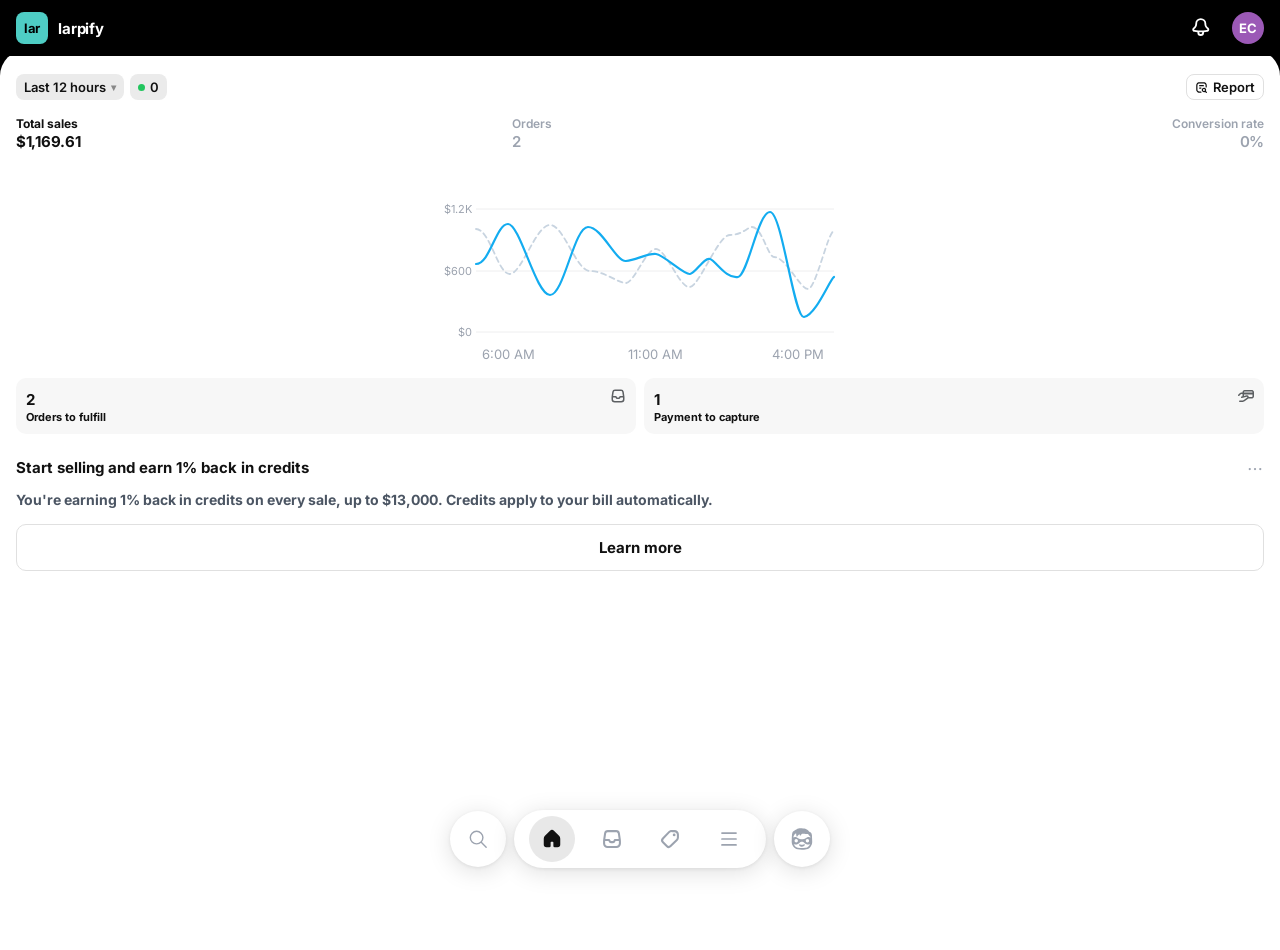
==== index.html @ 44a95786 "Update index.html" ====
<!DOCTYPE html>
<html lang="en">
<head>
    <meta charset="utf-8">
    <meta name="viewport" content="width=device-width, initial-scale=1, viewport-fit=cover">
    <meta name="apple-mobile-web-app-capable" content="yes">
    <meta name="apple-mobile-web-app-status-bar-style" content="black-translucent">
    <meta name="theme-color" content="#000000">
    <meta name="apple-mobile-web-app-title" content="larpify">
    <link rel="apple-touch-icon" href="./images/shopify_icon.png">
    <link rel="manifest" href="./manifest.json">
    <link rel="stylesheet" href="./css/index.css">
    <link rel="preconnect" href="https://fonts.googleapis.com">
    <link rel="preconnect" href="https://fonts.gstatic.com" crossorigin>
    <link href="https://fonts.googleapis.com/css2?family=Inter:wght@400;500;600;700&display=swap" rel="stylesheet">
    <title>larpify</title>
</head>
<body>
<div id="appBody">

<!-- ============================================================
     SETTINGS  (tap the teal logo tile to open)
     ============================================================ -->
<div id="settingsPage" class="settings-page">
    <div class="settings-header">
        <button id="closeSettings" class="back-btn">
            <svg viewBox="0 0 24 24" fill="none" stroke="currentColor" stroke-width="2.5"
                 stroke-linecap="round" stroke-linejoin="round">
                <polyline points="15 18 9 12 15 6"/>
            </svg>
        </button>
        <h1>Store settings</h1>
        <div style="width:36px;"></div>
    </div>
    <div class="settings-content">

        <div class="settings-section">
            <h2 class="settings-section-title">STORE</h2>
            <div class="settings-field">
                <label>Store name</label>
                <input id="cfgStoreName" type="text" placeholder="larpify">
            </div>
            <div class="settings-field">
                <label>Logo text</label>
                <input id="cfgLogoText" type="text" placeholder="lar" maxlength="4">
            </div>
            <div class="settings-field">
                <label>Avatar initials</label>
                <input id="cfgAvatar" type="text" placeholder="EC" maxlength="3">
            </div>
        </div>

        <div class="settings-section">
            <h2 class="settings-section-title">STATS</h2>
            <div class="settings-field">
                <label>Total sales ($)</label>
                <input id="cfgSales" type="text" placeholder="1,169.61">
            </div>
            <div class="settings-field">
                <label>Gross sales ($)</label>
                <input id="cfgGross" type="text" placeholder="1,254.50">
            </div>
            <div class="settings-field">
                <label>Orders</label>
                <input id="cfgOrders" type="text" placeholder="2">
            </div>
            <div class="settings-field">
                <label>Conversion rate (%)</label>
                <input id="cfgConv" type="text" placeholder="0">
            </div>
            <div class="settings-field">
                <label>Active visitors on site</label>
                <input id="cfgVisitors" type="text" placeholder="0">
            </div>
            <div class="settings-field">
                <label>Orders to fulfill</label>
                <input id="cfgFulfill" type="text" placeholder="2">
            </div>
            <div class="settings-field">
                <label>Payments to capture</label>
                <input id="cfgPayments" type="text" placeholder="1">
            </div>
        </div>

        <div class="settings-section">
            <h2 class="settings-section-title">CHART</h2>
            <div class="settings-field">
                <label>Period</label>
                <select id="cfgPeriod">
                    <option value="12h">Last 12 hours</option>
                    <option value="today">Today</option>
                    <option value="7d">Last 7 days</option>
                    <option value="30d">Last 30 days</option>
                    <option value="90d">Last 90 days</option>
                </select>
            </div>
        </div>

        <div class="settings-section">
            <h2 class="settings-section-title">PUSH NOTIFICATION</h2>
            <div class="settings-field">
                <label>Product name</label>
                <input id="notifProduct" type="text" placeholder="Air Max 90">
            </div>
            <div class="settings-field">
                <label>Amount ($)</label>
                <input id="notifAmount" type="text" placeholder="49.99">
            </div>
            <div class="settings-field">
                <label>Buyer name</label>
                <input id="notifBuyer" type="text" placeholder="John D.">
            </div>
            <div class="settings-field">
                <label>Location</label>
                <input id="notifLocation" type="text" placeholder="New York">
            </div>
            <div class="settings-field">
                <label>Number of notifications</label>
                <input id="notifCount" type="number" placeholder="3" min="1" max="50">
            </div>
            <div class="settings-field">
                <label>Speed</label>
                <div class="speed-toggle">
                    <button class="speed-btn active" data-speed="fast">Fast</button>
                    <button class="speed-btn" data-speed="medium">Medium</button>
                    <button class="speed-btn" data-speed="slow">Slow</button>
                </div>
            </div>
            <div class="settings-field" id="mediumField" style="display:none">
                <label>Medium interval (seconds)</label>
                <input id="notifMedium" type="number" placeholder="3" min="1" max="30" step="0.5">
            </div>
            <div class="settings-field" id="slowField" style="display:none">
                <label>Slow interval (seconds)</label>
                <input id="notifSlow" type="number" placeholder="10" min="1" max="120" step="1">
            </div>
            <button id="pushNotif" class="push-btn">Send notification</button>
        </div>

        <button id="saveSettings" class="save-btn">Save</button>
    </div>
</div>

<!-- ============================================================
     MAIN APP
     ============================================================ -->
<div id="mainPage">

    <!-- Black header bar -->
    <header class="app-header">
        <div class="header-left">
            <button id="openSettings" class="logo-tile" aria-label="Settings">
                <span id="logoText">lar</span>
            </button>
            <span id="storeNameDisplay" class="store-name">larpify</span>
        </div>
        <div class="header-right">
            <button class="bell-btn" aria-label="Notifications">
                <svg viewBox="0 0 18 18" fill="currentColor" xmlns="http://www.w3.org/2000/svg">
                    <path fill-rule="evenodd" d="m5.252 12.424-2.446-.281c-1.855-.213-2.38-2.659-.778-3.616l.065-.038a2.89 2.89 0 0 0 1.407-2.48v-.509a4.5 4.5 0 0 1 9 0v.51c0 1.016.535 1.958 1.408 2.479l.065.038c1.602.957 1.076 3.403-.778 3.616l-2.543.292v.365a2.7 2.7 0 0 1-5.4 0zm3.9.076h-2.4v.3a1.2 1.2 0 1 0 2.4 0zm-3.152-1.5h4l3.024-.348a.452.452 0 0 0 .18-.837l-.065-.038a4.4 4.4 0 0 1-.674-.495l-.073-.067a4.4 4.4 0 0 1-1.392-3.205v-.51a3 3 0 1 0-6 0v.51a4.4 4.4 0 0 1-1.391 3.205l-.073.067a4.6 4.6 0 0 1-.674.495l-.065.038a.453.453 0 0 0 .18.838z"/>
                </svg>
            </button>
            <div class="avatar-circle">
                <span id="avatarInitials">EC</span>
            </div>
        </div>
    </header>

    <!-- Pull-to-refresh spinner -->
    <div class="ptr-spinner" id="ptrSpinner">
        <div class="spinner">
            <div class="spinner-blade"></div>
            <div class="spinner-blade"></div>
            <div class="spinner-blade"></div>
            <div class="spinner-blade"></div>
            <div class="spinner-blade"></div>
            <div class="spinner-blade"></div>
            <div class="spinner-blade"></div>
            <div class="spinner-blade"></div>
        </div>
    </div>

    <!-- Scrollable white content -->
    <div id="contentWrapper" class="content-wrapper">

        <!-- Filter row -->
        <div class="filter-row">
            <button class="filter-btn" id="filterPeriodBtn">Last 12 hours <span class="chevron">▾</span></button>
            <button class="live-btn" id="liveViewBtn">
                <span class="live-dot"></span><span id="dispVisitors">0</span>
            </button>
            <button class="report-btn">
                <svg xmlns="http://www.w3.org/2000/svg" viewBox="0 0 16 16" fill="currentColor">
                    <path d="M7.018 1.5h1.964c.813 0 1.469 0 2 .043.546.045 1.026.14 1.47.366.706.36 1.28.933 1.64 1.639.226.444.32.924.365 1.47.043.531.043 1.187.043 2v.232a.75.75 0 0 1-1.5 0v-.2c0-.852 0-1.447-.038-1.91-.037-.453-.107-.714-.207-.911a2.25 2.25 0 0 0-.984-.984c-.197-.1-.458-.17-.912-.207-.462-.037-1.057-.038-1.909-.038h-1.9c-.852 0-1.447 0-1.91.038-.453.037-.714.107-.911.207a2.25 2.25 0 0 0-.984.984c-.1.197-.17.458-.207.912-.037.462-.038 1.057-.038 1.909v1.9c0 .852 0 1.447.038 1.91.037.453.107.714.207.912.216.423.56.767.984.983.197.1.458.17.912.207.462.037 1.057.038 1.909.038h.2a.75.75 0 0 1 0 1.5h-.232c-.813 0-1.469 0-2-.043-.546-.045-1.026-.14-1.47-.366a3.76 3.76 0 0 1-1.64-1.638c-.226-.445-.32-.925-.365-1.471-.043-.531-.043-1.187-.043-2v-1.964c0-.813 0-1.469.043-2 .045-.546.14-1.026.366-1.47.36-.706.933-1.28 1.639-1.64.444-.226.924-.32 1.47-.365.531-.043 1.187-.043 2-.043"/>
                    <path fill-rule="evenodd" d="M8.25 11a2.75 2.75 0 1 1 5.152 1.34l1.128 1.13a.749.749 0 1 1-1.06 1.06l-1.13-1.128a2.75 2.75 0 0 1-4.09-2.402m2.75-1.25a1.25 1.25 0 1 0 0 2.5 1.25 1.25 0 0 0 0-2.5"/>
                    <path d="M5 5.75a.75.75 0 0 1 .75-.75h4.5a.75.75 0 0 1 0 1.5h-4.5a.75.75 0 0 1-.75-.75"/>
                    <path d="M5.75 8a.75.75 0 0 0 0 1.5h1.5a.75.75 0 0 0 0-1.5z"/>
                </svg>
                Report
            </button>
        </div>

        <!-- Metrics + chart (progressive slide+fade carousel) -->
        <div id="metricsViewport">
            <!-- Panel A: active content -->
            <div id="panelA">
                <div class="stats-row">
                    <div class="stat-col">
                        <div class="stat-label" id="col0label">Total sales</div>
                        <div class="stat-val"    id="col0val">$1,169.61</div>
                    </div>
                    <div class="stat-col center">
                        <div class="stat-label" id="col1label">Orders</div>
                        <div class="stat-val muted" id="col1val">2</div>
                    </div>
                    <div class="stat-col right">
                        <div class="stat-label" id="col2label">Conversion</div>
                        <div class="stat-val muted" id="col2val">0%</div>
                    </div>
                </div>
                <div class="chart-area" id="chartAreaA"></div>
            </div>
            <!-- Panel B: incoming content, sits one full width to the right -->
            <div id="panelB" aria-hidden="true">
                <div class="stats-row">
                    <div class="stat-col">
                        <div class="stat-label" id="ncol0label"></div>
                        <div class="stat-val"    id="ncol0val"></div>
                    </div>
                    <div class="stat-col center">
                        <div class="stat-label" id="ncol1label"></div>
                        <div class="stat-val muted" id="ncol1val"></div>
                    </div>
                    <div class="stat-col right">
                        <div class="stat-label" id="ncol2label"></div>
                        <div class="stat-val muted" id="ncol2val"></div>
                    </div>
                </div>
                <div class="chart-area" id="chartAreaB"></div>
            </div>
            <!-- Chart pool: SVG storage, moved into panels as needed -->
            <div id="chartPool" style="display:none">

                <!-- chart0: Total sales — volatile wavy line -->
                <svg id="chart0" viewBox="0 0 400 175" width="100%" height="175" xmlns="http://www.w3.org/2000/svg">
                    <line x1="36" y1="10"  x2="394" y2="10"  stroke="#eeeeef" stroke-width="1"/>
                    <line x1="36" y1="72"  x2="394" y2="72"  stroke="#eeeeef" stroke-width="1"/>
                    <line x1="36" y1="133" x2="394" y2="133" stroke="#eeeeef" stroke-width="1"/>
                    <text id="yTop0" text-anchor="end" x="32" y="14"  fill="#9ca3af" font-size="11" font-family="Inter, sans-serif">$1K</text>
                    <text id="yMid0" text-anchor="end" x="32" y="76"  fill="#9ca3af" font-size="11" font-family="Inter, sans-serif">$500</text>
                    <text text-anchor="end" x="32" y="137" fill="#9ca3af" font-size="11" font-family="Inter, sans-serif">$0</text>
                    <text id="xLabel1" text-anchor="middle" x="68"  y="160" fill="#9ca3af" font-size="13" font-family="Inter, sans-serif">6:00 AM</text>
                    <text id="xLabel2" text-anchor="middle" x="215" y="160" fill="#9ca3af" font-size="13" font-family="Inter, sans-serif">11:00 AM</text>
                    <text id="xLabel3" text-anchor="middle" x="358" y="160" fill="#9ca3af" font-size="13" font-family="Inter, sans-serif">4:00 PM</text>
                    <path d="M36,30 C50,30 58,76 70,75 C82,74 96,26 110,26 C124,26 136,72 150,72 C164,72 178,84 186,84 C194,84 206,50 216,50 C226,50 240,90 250,88 C260,86 278,36 290,36 C302,36 308,28 312,28 C322,28 328,58 334,58 C346,58 360,90 368,90 C376,90 388,32 394,32" fill="none" stroke="#c8d4e0" stroke-width="1.8" stroke-dasharray="5,4" stroke-linecap="round" stroke-linejoin="round"/>
                    <path d="M36,65 C50,65 56,25 68,25 C80,25 96,96 110,96 C124,96 134,28 148,28 C162,28 176,63 186,62 C196,61 208,54 216,55 C224,56 244,76 250,75 C256,74 264,58 270,60 C276,62 286,80 298,78 C308,76 318,13 330,13 C342,13 354,120 364,118 C376,116 390,80 394,78" fill="none" stroke="#13ACF0" stroke-width="2.2" stroke-linecap="round" stroke-linejoin="round"/>
                </svg>

                <!-- chart1: Orders — slow start, big spike middle, trails off -->
                <svg id="chart1" viewBox="0 0 400 175" width="100%" height="175" xmlns="http://www.w3.org/2000/svg">
                    <line x1="36" y1="10"  x2="394" y2="10"  stroke="#eeeeef" stroke-width="1"/>
                    <line x1="36" y1="72"  x2="394" y2="72"  stroke="#eeeeef" stroke-width="1"/>
                    <line x1="36" y1="133" x2="394" y2="133" stroke="#eeeeef" stroke-width="1"/>
                    <text id="yTop1" text-anchor="end" x="32" y="14"  fill="#9ca3af" font-size="11" font-family="Inter, sans-serif">2</text>
                    <text id="yMid1" text-anchor="end" x="32" y="76"  fill="#9ca3af" font-size="11" font-family="Inter, sans-serif">1</text>
                    <text text-anchor="end" x="32" y="137" fill="#9ca3af" font-size="11" font-family="Inter, sans-serif">0</text>
                    <text text-anchor="middle" x="68"  y="160" fill="#9ca3af" font-size="13" font-family="Inter, sans-serif">6:00 AM</text>
                    <text text-anchor="middle" x="215" y="160" fill="#9ca3af" font-size="13" font-family="Inter, sans-serif">11:00 AM</text>
                    <text text-anchor="middle" x="358" y="160" fill="#9ca3af" font-size="13" font-family="Inter, sans-serif">4:00 PM</text>
                    <path d="M36,80 C50,80 58,34 70,34 C82,34 96,82 110,82 C124,82 136,28 150,26 C164,24 178,68 186,68 C196,68 210,56 220,56 C232,56 244,22 258,20 C270,18 284,76 298,78 C310,80 320,34 330,32 C342,30 354,88 364,90 C378,92 390,52 394,50" fill="none" stroke="#c8d4e0" stroke-width="1.8" stroke-dasharray="5,4" stroke-linecap="round" stroke-linejoin="round"/>
                    <path d="M36,55 C50,55 58,96 70,96 C82,96 96,30 110,28 C124,26 136,85 148,86 C162,87 176,40 186,38 C198,36 212,18 224,16 C238,14 250,72 262,74 C276,76 286,58 298,60 C310,62 320,92 334,94 C348,96 358,44 368,42 C382,40 390,66 394,68" fill="none" stroke="#13ACF0" stroke-width="2.2" stroke-linecap="round" stroke-linejoin="round"/>
                </svg>

                <!-- chart2: Conversion rate — gradual upward trend through the day -->
                <svg id="chart2" viewBox="0 0 400 175" width="100%" height="175" xmlns="http://www.w3.org/2000/svg">
                    <line x1="36" y1="10"  x2="394" y2="10"  stroke="#eeeeef" stroke-width="1"/>
                    <line x1="36" y1="72"  x2="394" y2="72"  stroke="#eeeeef" stroke-width="1"/>
                    <line x1="36" y1="133" x2="394" y2="133" stroke="#eeeeef" stroke-width="1"/>
                    <text id="yTop2" text-anchor="end" x="32" y="14"  fill="#9ca3af" font-size="11" font-family="Inter, sans-serif">10%</text>
                    <text id="yMid2" text-anchor="end" x="32" y="76"  fill="#9ca3af" font-size="11" font-family="Inter, sans-serif">5%</text>
                    <text text-anchor="end" x="32" y="137" fill="#9ca3af" font-size="11" font-family="Inter, sans-serif">0%</text>
                    <text text-anchor="middle" x="68"  y="160" fill="#9ca3af" font-size="13" font-family="Inter, sans-serif">6:00 AM</text>
                    <text text-anchor="middle" x="215" y="160" fill="#9ca3af" font-size="13" font-family="Inter, sans-serif">11:00 AM</text>
                    <text text-anchor="middle" x="358" y="160" fill="#9ca3af" font-size="13" font-family="Inter, sans-serif">4:00 PM</text>
                    <path d="M36,60 C50,60 58,28 70,26 C84,24 96,74 110,76 C124,78 136,22 148,20 C162,18 178,86 190,88 C200,90 214,46 224,44 C236,42 250,96 264,98 C276,100 288,40 300,36 C312,32 322,78 334,80 C348,82 360,28 370,26 C382,24 390,60 394,62" fill="none" stroke="#c8d4e0" stroke-width="1.8" stroke-dasharray="5,4" stroke-linecap="round" stroke-linejoin="round"/>
                    <path d="M36,36 C50,36 58,80 72,82 C84,84 96,28 110,26 C124,24 134,76 148,78 C162,80 178,30 190,28 C202,26 214,88 226,90 C238,92 250,50 264,46 C278,42 290,92 300,94 C312,96 322,36 334,32 C348,28 360,72 370,74 C384,76 390,52 394,54" fill="none" stroke="#13ACF0" stroke-width="2.2" stroke-linecap="round" stroke-linejoin="round"/>
                </svg>

                <!-- chart3: Gross sales — hill shape, peaks midday -->
                <svg id="chart3" viewBox="0 0 400 175" width="100%" height="175" xmlns="http://www.w3.org/2000/svg">
                    <line x1="36" y1="10"  x2="394" y2="10"  stroke="#eeeeef" stroke-width="1"/>
                    <line x1="36" y1="72"  x2="394" y2="72"  stroke="#eeeeef" stroke-width="1"/>
                    <line x1="36" y1="133" x2="394" y2="133" stroke="#eeeeef" stroke-width="1"/>
                    <text id="yTop3" text-anchor="end" x="32" y="14"  fill="#9ca3af" font-size="11" font-family="Inter, sans-serif">$1K</text>
                    <text id="yMid3" text-anchor="end" x="32" y="76"  fill="#9ca3af" font-size="11" font-family="Inter, sans-serif">$500</text>
                    <text text-anchor="end" x="32" y="137" fill="#9ca3af" font-size="11" font-family="Inter, sans-serif">$0</text>
                    <text text-anchor="middle" x="68"  y="160" fill="#9ca3af" font-size="13" font-family="Inter, sans-serif">6:00 AM</text>
                    <text text-anchor="middle" x="215" y="160" fill="#9ca3af" font-size="13" font-family="Inter, sans-serif">11:00 AM</text>
                    <text text-anchor="middle" x="358" y="160" fill="#9ca3af" font-size="13" font-family="Inter, sans-serif">4:00 PM</text>
                    <path d="M36,44 C50,44 60,86 72,88 C84,90 96,30 108,28 C122,26 136,72 148,74 C162,76 174,26 186,24 C200,22 212,80 224,82 C238,84 250,38 262,34 C276,30 290,78 300,80 C314,82 326,22 338,18 C350,14 360,110 370,114 C382,118 390,68 394,66" fill="none" stroke="#c8d4e0" stroke-width="1.8" stroke-dasharray="5,4" stroke-linecap="round" stroke-linejoin="round"/>
                    <path d="M36,70 C50,70 58,30 70,28 C84,26 96,88 110,90 C122,92 134,32 148,30 C162,28 176,76 188,78 C200,80 212,26 224,22 C238,18 252,84 264,88 C276,92 286,42 298,38 C312,34 324,82 336,86 C348,90 358,16 368,14 C380,12 390,80 394,82" fill="none" stroke="#13ACF0" stroke-width="2.2" stroke-linecap="round" stroke-linejoin="round"/>
                </svg>

            </div>
        </div>


        <!-- Action boxes -->
        <div class="action-section">
            <div class="action-grid">
                <div class="action-box">
                    <svg class="action-icon" xmlns="http://www.w3.org/2000/svg" width="20" height="20"><path fill-rule="evenodd" d="M6.976 3.5a2.75 2.75 0 0 0-2.72 2.347l-.662 4.46a8.75 8.75 0 0 0-.094 1.282v1.661a3.25 3.25 0 0 0 3.25 3.25h6.5a3.25 3.25 0 0 0 3.25-3.25v-1.66c0-.43-.032-.858-.095-1.283l-.66-4.46a2.75 2.75 0 0 0-2.72-2.347h-6.05zM5.739 6.067A1.25 1.25 0 0 1 6.976 5h6.048c.62 0 1.146.454 1.237 1.067L14.844 10H12.36a1.25 1.25 0 0 0-1.185.855l-.159.474a.25.25 0 0 1-.237.171H9.221a.25.25 0 0 1-.237-.17l-.159-.475A1.25 1.25 0 0 0 7.64 10H5.156l.583-3.933zM5.001 11.5 5 11.59v1.66c0 .966.784 1.75 1.75 1.75h6.5A1.75 1.75 0 0 0 15 13.25V11.5h-2.46l-.1.303A1.75 1.75 0 0 1 10.78 13H9.22a1.75 1.75 0 0 1-1.66-1.197l-.1-.303H5z" fill="#5C5F62"/></svg>
                    <span id="actionFulfill" class="action-num">2</span>
                    <p class="action-label">Orders to fulfill</p>
                </div>
                <div class="action-box">
                    <svg class="action-icon" xmlns="http://www.w3.org/2000/svg" width="20" height="20"><path fill-rule="evenodd" d="M9.621 4h5.258c.395 0 .736 0 1.017.023.297.024.592.078.875.222.424.216.768.56.984.984.144.283.198.578.222.875.023.28.023.622.023 1.017v2.258c0 .395 0 .736-.023 1.017a2.29 2.29 0 0 1-.222.875 2.25 2.25 0 0 1-.983.984c-.284.144-.58.198-.876.222-.28.023-.622.023-1.017.023h-2.58a1.92 1.92 0 0 1-.265.23l-2.73 1.964c-.565.408-.93.67-1.335.86a4.77 4.77 0 0 1-1.125.363C6.404 16 5.955 16 5.258 16H3.75a.75.75 0 0 1 0-1.5h1.436c.794 0 1.095-.004 1.379-.057.266-.05.524-.134.77-.249.261-.122.508-.295 1.152-.76l2.67-1.922a.423.423 0 0 0-.35-.754l-4.875 1.22a.75.75 0 0 1-.364-1.456l.932-.233V8c-.59.002-.821.012-1.033.062a2.25 2.25 0 0 0-.65.27c-.21.128-.398.31-.943.854l-.594.594a.75.75 0 1 1-1.06-1.06l.654-.655c.46-.46.78-.78 1.16-1.012a3.75 3.75 0 0 1 1.083-.45c.397-.095.813-.102 1.387-.103.003-.143.009-.275.019-.396a2.29 2.29 0 0 1 .222-.875 2.25 2.25 0 0 1 .984-.984 2.29 2.29 0 0 1 .875-.222C8.884 4 9.226 4 9.621 4zm5.229 7h-2.024a1.923 1.923 0 0 0-2.382-1.697L8 9.914V8.5h8.5v.85c0 .432 0 .712-.018.924-.017.204-.045.28-.064.317a.75.75 0 0 1-.328.327c-.037.02-.112.047-.316.064-.212.017-.492.018-.924.018zm1.645-4.5h-8.49c.002-.104.006-.194.013-.274.017-.204.045-.28.064-.316a.75.75 0 0 1 .328-.328c.037-.02.112-.047.316-.064.212-.017.492-.018.924-.018h5.2c.432 0 .712 0 .924.018.204.017.28.045.316.064a.75.75 0 0 1 .328.328c.02.037.047.112.064.316.007.08.01.17.013.274z" fill="#5C5F62"/></svg>
                    <span id="actionPayments" class="action-num">1</span>
                    <p class="action-label">Payment to capture</p>
                </div>
            </div>
        </div>

        <!-- Promo card -->
        <div class="promo-card">
            <div class="promo-card-header">
                <span class="promo-card-title">Start selling and earn 1% back in credits</span>
                <button class="promo-menu-btn">
                    <svg viewBox="0 0 24 24" fill="currentColor"><circle cx="5" cy="12" r="1.5"/><circle cx="12" cy="12" r="1.5"/><circle cx="19" cy="12" r="1.5"/></svg>
                </button>
            </div>
            <p class="promo-card-desc">You're earning 1% back in credits on every sale, up to $13,000. Credits apply to your bill automatically.</p>
            <button class="promo-learn-btn">Learn more</button>
        </div>

        <div style="height:110px;"></div>
    </div>

    <!-- Floating pill bottom navigation -->
    <nav class="bottom-nav">
        <!-- Search (standalone circle) -->
        <button class="nav-btn nav-btn-edge">
            <svg viewBox="0 0 60 60" fill="none" aria-hidden="true">
                <circle cx="27" cy="27" r="13.5" stroke="currentColor" stroke-width="3" fill="none"/>
                <line x1="37.5" y1="37.5" x2="47.5" y2="47.5" stroke="currentColor" stroke-width="3" stroke-linecap="round"/>
            </svg>
        </button>

        <!-- Center pill: 4 main icons -->
        <div class="nav-center-pill">
            <button class="nav-btn active">
                <svg xmlns="http://www.w3.org/2000/svg" viewBox="0 0 16 16" fill="currentColor">
                    <path d="M12 14h-2a1 1 0 0 1-1-1v-2.5a.5.5 0 0 0-.5-.5h-1a.5.5 0 0 0-.5.5v2.5a1 1 0 0 1-1 1h-2a2 2 0 0 1-2-2v-4.257c0-.796.316-1.56.879-2.122l3.707-3.707c.78-.78 2.047-.78 2.828 0l3.707 3.707a3 3 0 0 1 .879 2.122v4.257a2 2 0 0 1-2 2"/>
                </svg>
            </button>
            <button class="nav-btn">
                <svg xmlns="http://www.w3.org/2000/svg" viewBox="0 0 16 16" fill="currentColor">
                    <path fill-rule="evenodd" d="M4.976 1.5a2.75 2.75 0 0 0-2.72 2.347l-.662 4.46a9 9 0 0 0-.094 1.282v1.661a3.25 3.25 0 0 0 3.25 3.25h6.5a3.25 3.25 0 0 0 3.25-3.25v-1.66q0-.645-.095-1.283l-.66-4.46a2.75 2.75 0 0 0-2.72-2.347h-6.05Zm-1.237 2.567a1.25 1.25 0 0 1 1.237-1.067h6.048c.62 0 1.146.454 1.237 1.067l.583 3.933h-2.484c-.538 0-1.015.344-1.185.855l-.159.474a.25.25 0 0 1-.237.171h-1.558a.25.25 0 0 1-.237-.17l-.159-.475a1.25 1.25 0 0 0-1.185-.855h-2.484zm-.738 5.433-.001.09v1.66c0 .966.784 1.75 1.75 1.75h6.5a1.75 1.75 0 0 0 1.75-1.75v-1.75h-2.46l-.1.303a1.75 1.75 0 0 1-1.66 1.197h-1.56a1.75 1.75 0 0 1-1.66-1.197l-.1-.303h-2.46Z"/>
                </svg>
            </button>
            <button class="nav-btn">
                <svg xmlns="http://www.w3.org/2000/svg" viewBox="0 0 16 16" fill="currentColor">
                    <path d="M11 6a1 1 0 1 0 0-2 1 1 0 0 0 0 2"/>
                    <path fill-rule="evenodd" d="M9.276 1.5c-1.02 0-1.994.415-2.701 1.149l-4.254 4.417a2.75 2.75 0 0 0 .036 3.852l2.898 2.898a2.5 2.5 0 0 0 3.502.033l4.747-4.571a3.25 3.25 0 0 0 .996-2.341v-2.187a3.25 3.25 0 0 0-3.25-3.25zm-1.62 2.19a2.24 2.24 0 0 1 1.62-.69h1.974c.966 0 1.75.784 1.75 1.75v2.187c0 .475-.194.93-.536 1.26l-4.747 4.572a1 1 0 0 1-1.401-.014l-2.898-2.898a1.25 1.25 0 0 1-.016-1.75l4.253-4.418Z"/>
                </svg>
            </button>
            <button class="nav-btn nav-btn-menu">
                <svg xmlns="http://www.w3.org/2000/svg" viewBox="0 0 16 16" fill="currentColor">
                    <path fill-rule="evenodd" d="M1 2.75a.75.75 0 0 1 .75-.75h12.5a.75.75 0 0 1 0 1.5h-12.5a.75.75 0 0 1-.75-.75"/>
                    <path fill-rule="evenodd" d="M1 8a.75.75 0 0 1 .75-.75h12.5a.75.75 0 0 1 0 1.5h-12.5a.75.75 0 0 1-.75-.75"/>
                    <path fill-rule="evenodd" d="M1 13.25a.75.75 0 0 1 .75-.75h12.5a.75.75 0 0 1 0 1.5h-12.5a.75.75 0 0 1-.75-.75"/>
                </svg>
            </button>
        </div>

        <!-- AI buddy (standalone circle) -->
        <button class="nav-btn nav-btn-edge nav-btn-ai">
            <svg xmlns="http://www.w3.org/2000/svg" viewBox="0 0 16 16" fill="currentColor">
                <path d="m8.943 12.05-.002.002c-.73.351-1.465.231-2.204-.105-.252-.114-.532-.083-.713.077a.47.47 0 0 0-.162.339.55.55 0 0 0 .146.377c.479.552 1.198.91 1.954.923.827.035 1.596-.417 2.027-1.07a.54.54 0 0 0 .096-.383.45.45 0 0 0-.202-.31c-.198-.13-.473-.117-.7.02q-.12.075-.24.13"/>
                <path fill-rule="evenodd" d="M.893 3.951c-.06.196-.204.817-.204 1.655-.126.729-.078 1.454-.126 2.712l-.06 1.56c-.096 2.547 1.752 5.313 4.276 5.663 1.938.269 3.904.278 5.844.028l.218-.028c.24-.03.383-.049.509-.072 2.335-.424 4.043-3.002 4.074-5.374.002-.128-.003-.272-.012-.514l-.05-1.288c-.027-.722-.048-1.283-.097-1.75l.006-.142c.03-.65.023-.743-.05-1.17a5.6 5.6 0 0 0-.506-1.518c-.274-.521-.719-1.054-1.407-1.054l-.187-.193c-1.495-1.55-2.192-1.895-5.407-2.209-1.825-.057-2.68.23-3.804.78-1.071.523-2.162 1.245-2.551 1.778-.277.378-.376.838-.466 1.136m9.726.323c.711.067 1.364.129 1.883.05 0 0 .283.783.976 1.479l.224.22c.153.15.285.277.392.407q.025.183.044.412a2.3 2.3 0 0 0-.71-.201c-1.064-.076-1.896.336-2.747.758-.818.405-1.654.82-2.73.82-1.075 0-1.911-.415-2.729-.82-.851-.422-1.683-.834-2.746-.758a2.3 2.3 0 0 0-.686.189c.035-.411.083-.694.165-.943a3.8 3.8 0 0 1 1.178-1.735q.107-.044.223-.079l.413.015c-.05 1.316.268 2.192.46 2.247.156.044.378-.256.672-.654.105-.142.22-.297.344-.453.147-.186.511-.456 1.002-.738.092.668.28 1.08.408 1.116.157.045.379-.256.672-.653.106-.143.22-.298.344-.454q.145-.181.379-.334h.089c.275 0 .577.003.893.005.54.004 1.078.055 1.587.104m-8.657 7.426c.514 1.351 1.617 2.514 2.975 2.702 1.837.255 3.7.264 5.54.027l.197-.026c.266-.034.47-.065.47-.065 1.27-.23 2.299-1.356 2.8-2.64a3 3 0 0 1-.755.3c-.685.17-1.63-.077-2.678-.626-.364-.19-.643-.414-.904-.623-.475-.382-.89-.716-1.655-.716s-1.181.334-1.656.716c-.261.21-.54.433-.904.623-1.048.55-1.992.797-2.678.625a3 3 0 0 1-.752-.297m1.835-1.137a1.244 1.244 0 1 0 0-2.489 1.244 1.244 0 0 0 0 2.489m6.9-1.245a1.245 1.245 0 1 0 2.49 0 1.245 1.245 0 0 0-2.49 0"/>
            </svg>
        </button>
    </nav>

</div>
</div>
<script src="./wallet.js"></script>
</body>
</html>
---- css/index.css ----
/* ============================================================
   RESET
   ============================================================ */
*, *::before, *::after {
    box-sizing: border-box;
    margin: 0;
    padding: 0;
    -webkit-tap-highlight-color: transparent;
}

body {
    font-family: 'Inter', -apple-system, BlinkMacSystemFont, sans-serif;
    background: #000;
    color: #111;
    min-height: 100vh;
    -webkit-font-smoothing: antialiased;
    overflow-x: hidden;
    overscroll-behavior-y: none;
}

button { font-family: inherit; cursor: pointer; }

/* ============================================================
   SETTINGS PAGE
   ============================================================ */
.settings-page {
    display: none;
    position: fixed;
    inset: 0;
    background: #f5f5f7;
    z-index: 9999;
    overflow-y: auto;
}

.settings-header {
    display: flex;
    align-items: center;
    justify-content: space-between;
    padding: 14px 16px;
    background: #fff;
    border-bottom: 1px solid #e3e3e3;
    position: sticky;
    top: 0;
}

.settings-header h1 {
    font-size: 17px;
    font-weight: 600;
}

.back-btn {
    background: none;
    border: none;
    width: 36px;
    height: 36px;
    display: flex;
    align-items: center;
    justify-content: center;
    color: #4ecdc4;
}

.back-btn svg { width: 22px; height: 22px; }

.settings-content { padding: 16px; }

.settings-section {
    background: #fff;
    border-radius: 12px;
    border: 1px solid #e3e3e3;
    margin-bottom: 16px;
    overflow: hidden;
}

.settings-section-title {
    font-size: 11px;
    font-weight: 600;
    color: #888;
    letter-spacing: 0.07em;
    padding: 12px 16px 4px;
}

.settings-field {
    padding: 10px 16px 12px;
    border-bottom: 1px solid #f0f0f0;
}

.settings-field:last-child { border-bottom: none; }

.settings-field label {
    font-size: 13px;
    color: #666;
    font-weight: 500;
    display: block;
    margin-bottom: 5px;
}

.settings-field input {
    width: 100%;
    padding: 9px 12px;
    background: #f5f5f7;
    border: 1px solid #e3e3e3;
    border-radius: 8px;
    color: #111;
    font-size: 16px;
    font-family: inherit;
    outline: none;
}

.settings-field input:focus { border-color: #4ecdc4; }

.settings-field select {
    width: 100%;
    padding: 9px 12px;
    background: #f5f5f7;
    border: 1px solid #e3e3e3;
    border-radius: 8px;
    color: #111;
    font-size: 16px;
    font-family: inherit;
    outline: none;
    appearance: none;
    background-image: url("data:image/svg+xml,%3Csvg xmlns='http://www.w3.org/2000/svg' viewBox='0 0 16 16'%3E%3Cpath fill='%239ca3af' d='M4 6l4 4 4-4'/%3E%3C/svg%3E");
    background-repeat: no-repeat;
    background-position: right 10px center;
    background-size: 16px;
}

.speed-toggle {
    display: flex;
    gap: 8px;
}

.speed-btn {
    flex: 1;
    padding: 9px 0;
    background: #f5f5f7;
    border: 1.5px solid transparent;
    border-radius: 8px;
    font-size: 14px;
    font-weight: 600;
    font-family: inherit;
    color: #9ca3af;
    cursor: pointer;
}

.speed-btn.active {
    background: #fff;
    border-color: #111;
    color: #111;
}

.push-btn {
    width: 100%;
    padding: 12px;
    background: #4ecdc4;
    border: none;
    border-radius: 10px;
    color: #fff;
    font-size: 15px;
    font-weight: 600;
    font-family: inherit;
    margin-top: 4px;
    cursor: pointer;
}


.save-btn {
    width: 100%;
    padding: 14px;
    background: #111;
    border: none;
    border-radius: 10px;
    color: #fff;
    font-size: 15px;
    font-weight: 600;
    margin-bottom: 48px;
}

/* ============================================================
   MAIN APP
   ============================================================ */
#mainPage {
    display: flex;
    flex-direction: column;
    min-height: 100vh;
    margin-top: calc(50px + env(safe-area-inset-top, 0px));
    background: #fff;
    border-top-left-radius: 26px;
    border-top-right-radius: 26px;
}

/* ============================================================
   BLACK HEADER
   ============================================================ */
.app-header {
    background: #000;
    padding: 12px 16px;
    padding-top: calc(12px + env(safe-area-inset-top, 0px));
    display: flex;
    align-items: center;
    justify-content: space-between;
    flex-shrink: 0;
    position: fixed;
    top: 0;
    left: 0;
    right: 0;
    z-index: 50;
}

.header-left {
    display: flex;
    align-items: center;
    gap: 10px;
}

/* Teal logo tile */
.logo-tile {
    width: 32px;
    height: 32px;
    background: #4ecdc4;
    border: none;
    border-radius: 8px;
    display: flex;
    align-items: center;
    justify-content: center;
    flex-shrink: 0;
    padding: 0;
}

#logoText {
    color: #000;
    font-size: 13px;
    font-weight: 700;
    letter-spacing: -0.02em;
    line-height: 1;
}

.store-name {
    color: #fff;
    font-size: 15px;
    font-weight: 700;
    letter-spacing: -0.01em;
}

.header-right {
    display: flex;
    align-items: center;
    gap: 10px;
}

.bell-btn {
    background: none;
    border: none;
    width: 32px;
    height: 32px;
    display: flex;
    align-items: center;
    justify-content: center;
    color: #fff;
    flex-shrink: 0;
    margin-right: 4px;
}

.bell-btn svg { width: 22px; height: 22px; }

/* Purple avatar circle */
.avatar-circle {
    width: 32px;
    height: 32px;
    background: #9b59b6;
    border-radius: 50%;
    display: flex;
    align-items: center;
    justify-content: center;
    flex-shrink: 0;
}

#avatarInitials {
    color: #fff;
    font-size: 13px;
    font-weight: 700;
    letter-spacing: 0.02em;
}

/* ============================================================
   WHITE CONTENT WRAPPER
   ============================================================ */
.content-wrapper {
    flex: 1;
    background: transparent;
    overflow-y: scroll;
}

.content-wrapper.ptr-snap {
    transition: transform 0.35s cubic-bezier(0.25, 1, 0.5, 1);
}

.ptr-spinner {
    position: fixed;
    left: 50%;
    transform: translateX(-50%);
    top: calc(env(safe-area-inset-top, 0px) + 62px);
    display: flex;
    align-items: center;
    justify-content: center;
    width: 32px;
    height: 32px;
    opacity: 0;
    pointer-events: none;
    transition: opacity 0.15s;
    z-index: 51;
}

.ptr-spinner.visible { opacity: 1; }

.spinner {
    font-size: 36px;
    position: relative;
    display: inline-block;
    width: 1em;
    height: 1em;
}

.spinner .spinner-blade {
    position: absolute;
    left: 0.43em;
    bottom: 0;
    width: 0.084em;
    height: 0.2777em;
    border-radius: 0.5em;
    background-color: transparent;
    transform-origin: center -0.11em;
    animation: spinner-fade 1s infinite linear;
}

.spinner .spinner-blade:nth-child(1) { transform: rotate(0deg);   animation-delay: 0s; }
.spinner .spinner-blade:nth-child(2) { transform: rotate(45deg);  animation-delay: 0.125s; }
.spinner .spinner-blade:nth-child(3) { transform: rotate(90deg);  animation-delay: 0.25s; }
.spinner .spinner-blade:nth-child(4) { transform: rotate(135deg); animation-delay: 0.375s; }
.spinner .spinner-blade:nth-child(5) { transform: rotate(180deg); animation-delay: 0.5s; }
.spinner .spinner-blade:nth-child(6) { transform: rotate(225deg); animation-delay: 0.625s; }
.spinner .spinner-blade:nth-child(7) { transform: rotate(270deg); animation-delay: 0.75s; }
.spinner .spinner-blade:nth-child(8) { transform: rotate(315deg); animation-delay: 0.875s; }

@keyframes spinner-fade {
    0%   { background-color: #69717d; }
    100% { background-color: transparent; }
}

/* ============================================================
   FILTER ROW
   ============================================================ */
.filter-row {
    display: flex;
    align-items: center;
    gap: 6px;
    padding: 24px 16px 10px;
}

.filter-btn,
.live-btn,
.report-btn {
    display: flex;
    align-items: center;
    gap: 5px;
    padding: 5px 8px;
    background: #ebebeb;
    border: none;
    border-radius: 8px;
    font-size: 13px;
    color: #111;
    font-weight: 600;
    white-space: nowrap;
    height: 26px;
}

.chevron {
    font-size: 10px;
    color: #888;
}

.live-dot {
    width: 7px;
    height: 7px;
    background: #22c55e;
    border-radius: 50%;
    flex-shrink: 0;
}

.report-btn {
    margin-left: auto;
    background: #fff;
    border: 1px solid #e0e0e0;
    padding: 5px 8px;
}

.report-btn svg { width: 13px; height: 13px; }

/* ============================================================
   METRICS VIEWPORT (slide+fade carousel)
   ============================================================ */
#metricsViewport {
    position: relative;
    overflow: hidden;
}

#panelA {
    will-change: transform, opacity;
}

#panelB {
    position: absolute;
    top: 0; left: 0; right: 0;
    opacity: 0;
    pointer-events: none;
    will-change: transform, opacity;
}

/* ============================================================
   STATS ROW
   ============================================================ */
.stats-row {
    display: flex;
    padding: 6px 16px 32px;
    gap: 0;
}

.stat-col {
    flex: 1;
    min-width: 0;
}

.stat-col.center { text-align: left; padding-left: 120px; }
.stat-col.right  { text-align: right; }

.stat-label {
    font-size: 12px;
    color: #9ca3af;
    font-weight: 600;
    margin-bottom: 3px;
    white-space: nowrap;
    overflow: hidden;
    text-overflow: ellipsis;
}

.stat-col:first-child .stat-label {
    font-weight: 700;
    color: #111;
}

.stat-val {
    font-size: 15px;
    font-weight: 700;
    color: #111;
    letter-spacing: -0.02em;
    line-height: 1.1;
}

/* Muted value (Orders, Conversion) */
.stat-val.muted {
    color: #9ca3af;
    font-weight: 600;
}

/* ============================================================
   CHART
   ============================================================ */
.chart-area {
    padding: 16px 12px 0;
}

/* ============================================================
   PROMO CARD
   ============================================================ */
.promo-card {
    padding: 24px 16px 4px;
}

.promo-card-header {
    display: flex;
    align-items: flex-start;
    justify-content: space-between;
    gap: 8px;
    margin-bottom: 8px;
}

.promo-card-title {
    font-size: 15px;
    font-weight: 700;
    color: #111;
    line-height: 1.3;
    flex: 1;
}

.promo-menu-btn {
    background: none;
    border: none;
    padding: 0;
    color: #9ca3af;
    flex-shrink: 0;
    margin-top: 2px;
}

.promo-menu-btn svg {
    width: 18px;
    height: 18px;
}

.promo-card-desc {
    font-size: 14px;
    font-weight: 700;
    color: #4b5563;
    line-height: 1.5;
    margin-bottom: 14px;
}

.promo-learn-btn {
    width: 100%;
    padding: 13px;
    background: #fff;
    border: 1.5px solid #e0e0e0;
    border-radius: 10px;
    font-size: 15px;
    font-weight: 700;
    color: #111;
    font-family: inherit;
}

/* ============================================================
   ACTION BOXES
   ============================================================ */
.action-section {
    padding: 0 16px 0;
}

.action-grid {
    display: grid;
    grid-template-columns: 1fr 1fr;
    gap: 8px;
}

.action-box {
    background: #f7f7f7;
    border-radius: 10px;
    padding: 10px 10px 10px;
    position: relative;
    min-height: 56px;
    display: flex;
    flex-direction: column;
    justify-content: flex-end;
}

.action-icon {
    position: absolute;
    top: 8px;
    right: 10px;
    width: 18px;
    height: 18px;
    flex-shrink: 0;
}

.action-num {
    font-size: 15px;
    font-weight: 700;
    color: #111;
    letter-spacing: -0.02em;
    line-height: 1.1;
    display: block;
    margin-bottom: 1px;
}

.action-label {
    font-size: 11px;
    color: #111;
    font-weight: 700;
}

/* ============================================================
   "THAT'S IT FOR NOW" EMPTY STATE CARD
   ============================================================ */
.empty-card {
    background: #f4f4f5;
    border-radius: 14px;
    margin: 6px 16px 0;
    padding: 32px 24px 36px;
    display: flex;
    flex-direction: column;
    align-items: center;
    text-align: center;
    gap: 10px;
}

.empty-icon {
    width: 32px;
    height: 32px;
    color: #6b7280;
    margin-bottom: 4px;
}

.empty-title {
    font-size: 17px;
    font-weight: 700;
    color: #111;
    line-height: 1.3;
}

.empty-desc {
    font-size: 14px;
    color: #6b7280;
    line-height: 1.5;
    max-width: 280px;
}

/* ============================================================
   FLOATING PILL BOTTOM NAVIGATION
   ============================================================ */
.bottom-nav {
    position: fixed;
    bottom: 32px;
    left: 50%;
    transform: translateX(-50%);
    display: flex;
    align-items: center;
    gap: 8px;
    z-index: 100;
    width: calc(100% - 48px);
    max-width: 380px;
}

/* Center pill */
.nav-center-pill {
    flex: 1;
    background: #fff;
    border-radius: 40px;
    box-shadow: 0 4px 24px rgba(0,0,0,0.13), 0 1px 4px rgba(0,0,0,0.08);
    display: flex;
    align-items: center;
    justify-content: space-around;
    padding: 6px 8px;
}

.nav-btn {
    background: none;
    border: none;
    display: flex;
    align-items: center;
    justify-content: center;
    width: 44px;
    height: 44px;
    border-radius: 22px;
    color: #9ca3af;
    flex-shrink: 0;
}

.nav-btn svg {
    width: 22px;
    height: 22px;
}

.nav-btn.active svg {
    width: 22px;
    height: 22px;
}

/* Edge buttons (search + AI): standalone circles */
.nav-btn-edge {
    background: #fff;
    border-radius: 50%;
    box-shadow: 0 4px 24px rgba(0,0,0,0.13), 0 1px 4px rgba(0,0,0,0.08);
    width: 56px;
    height: 56px;
    flex-shrink: 0;
}

.nav-btn-edge svg {
    width: 28px;
    height: 28px;
}

.nav-btn-ai svg {
    width: 22px;
    height: 22px;
}

.nav-btn-menu svg {
    width: 18px;
    height: 18px;
}

/* Active home: gray circle */
.nav-btn.active {
    background: #e8e8e8;
    color: #111;
    border-radius: 50%;
    width: 46px;
    height: 46px;
}
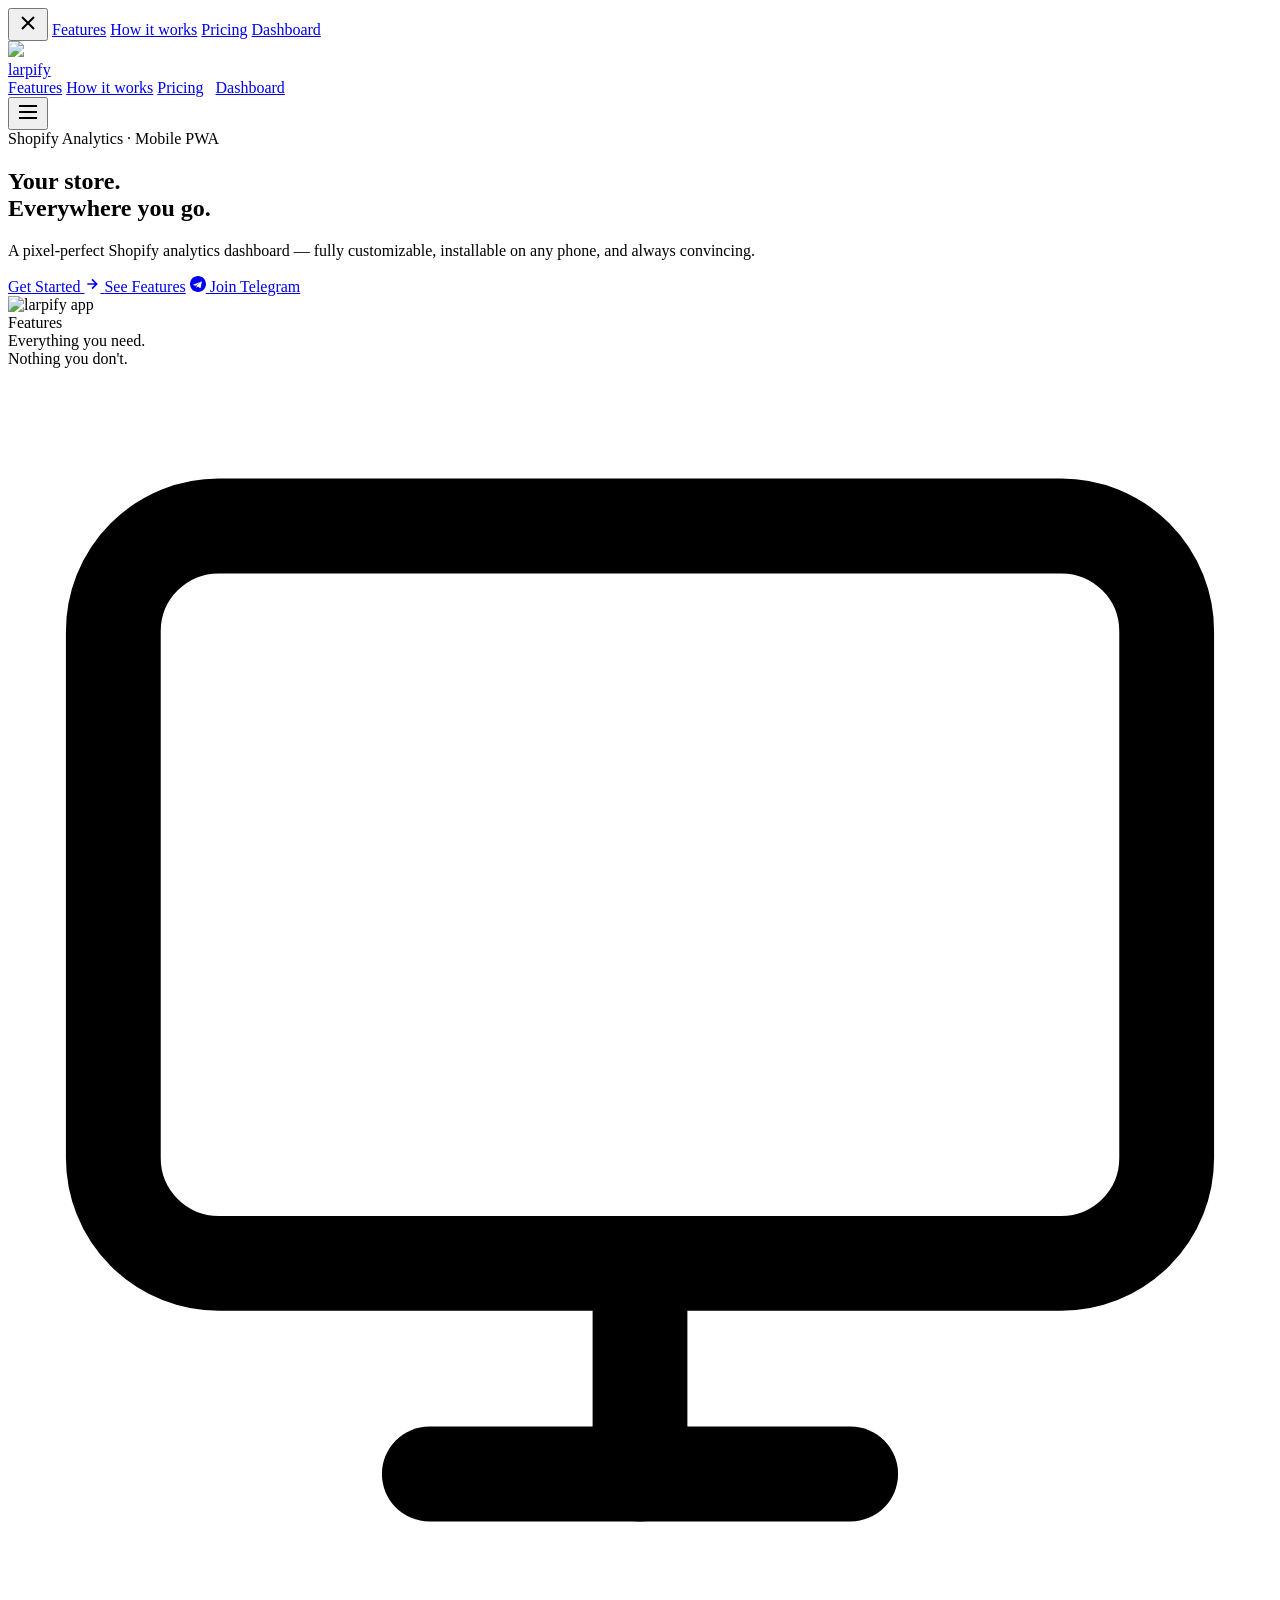
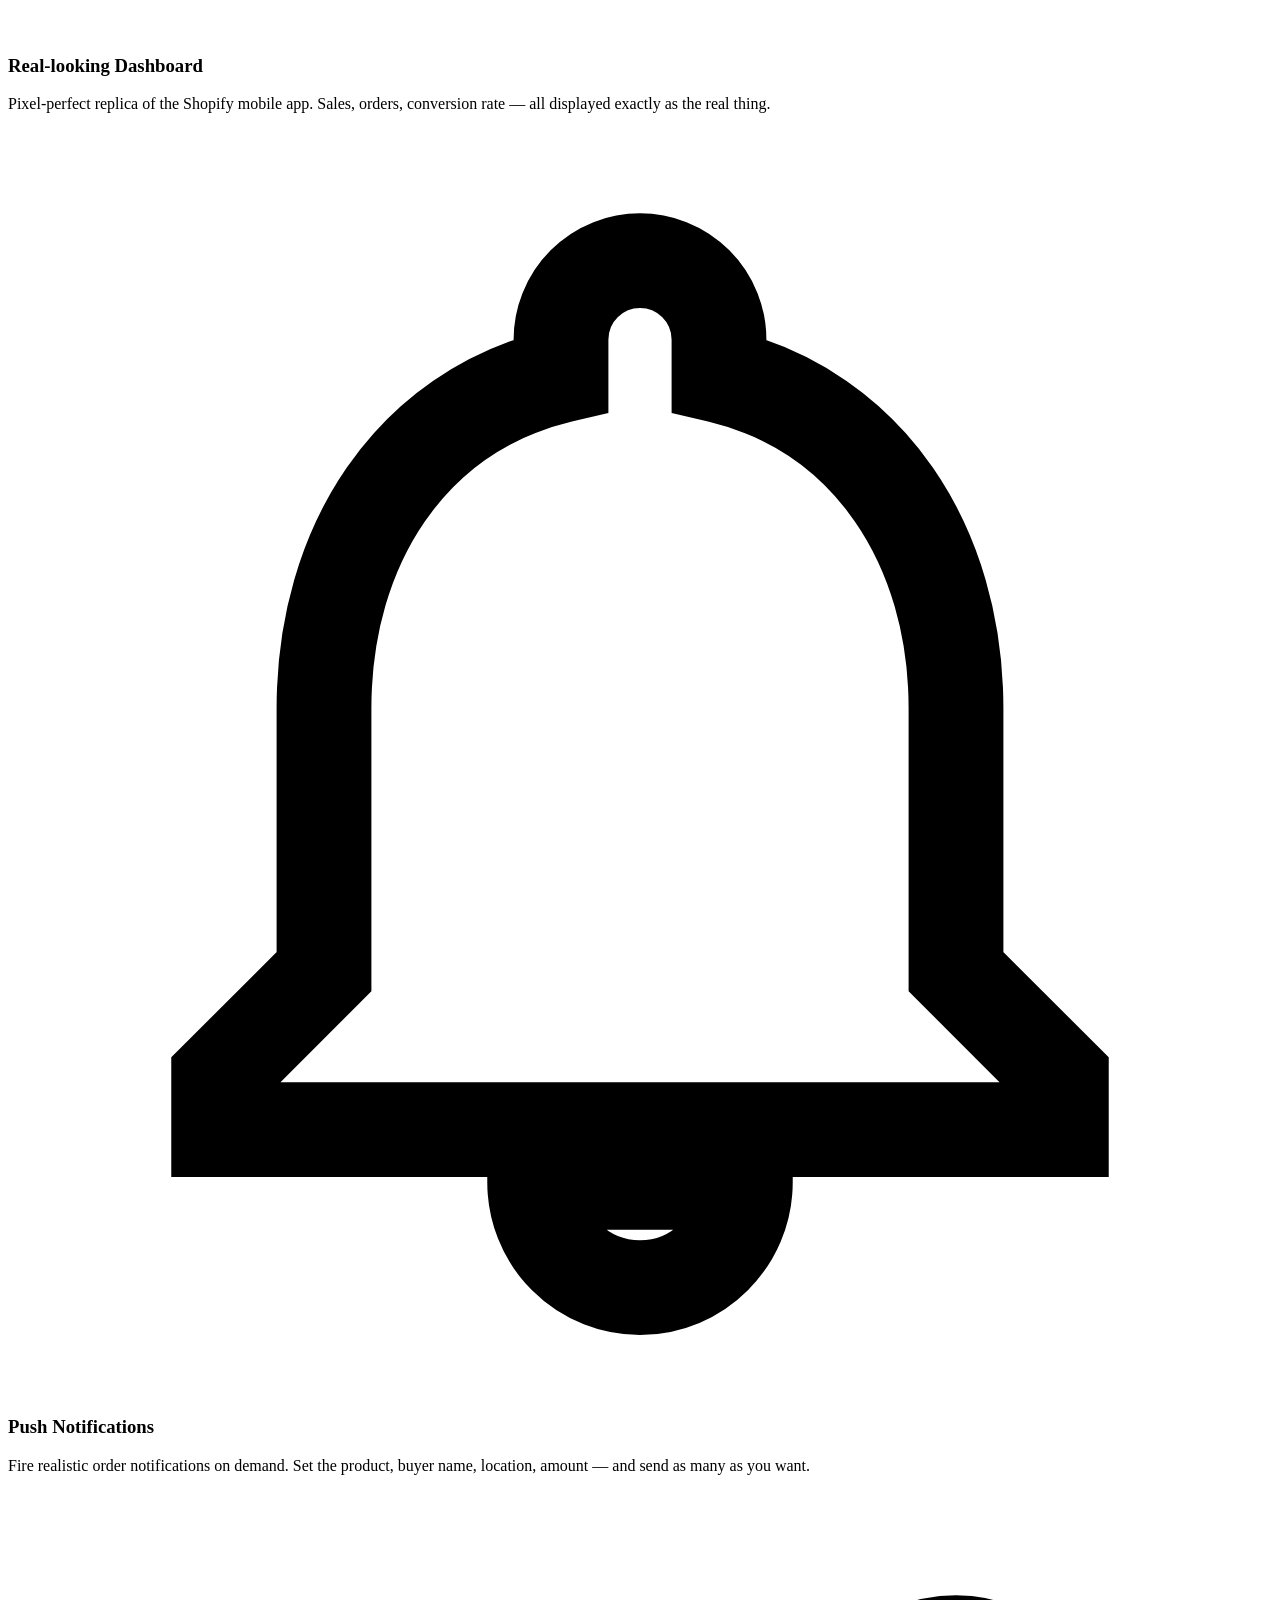
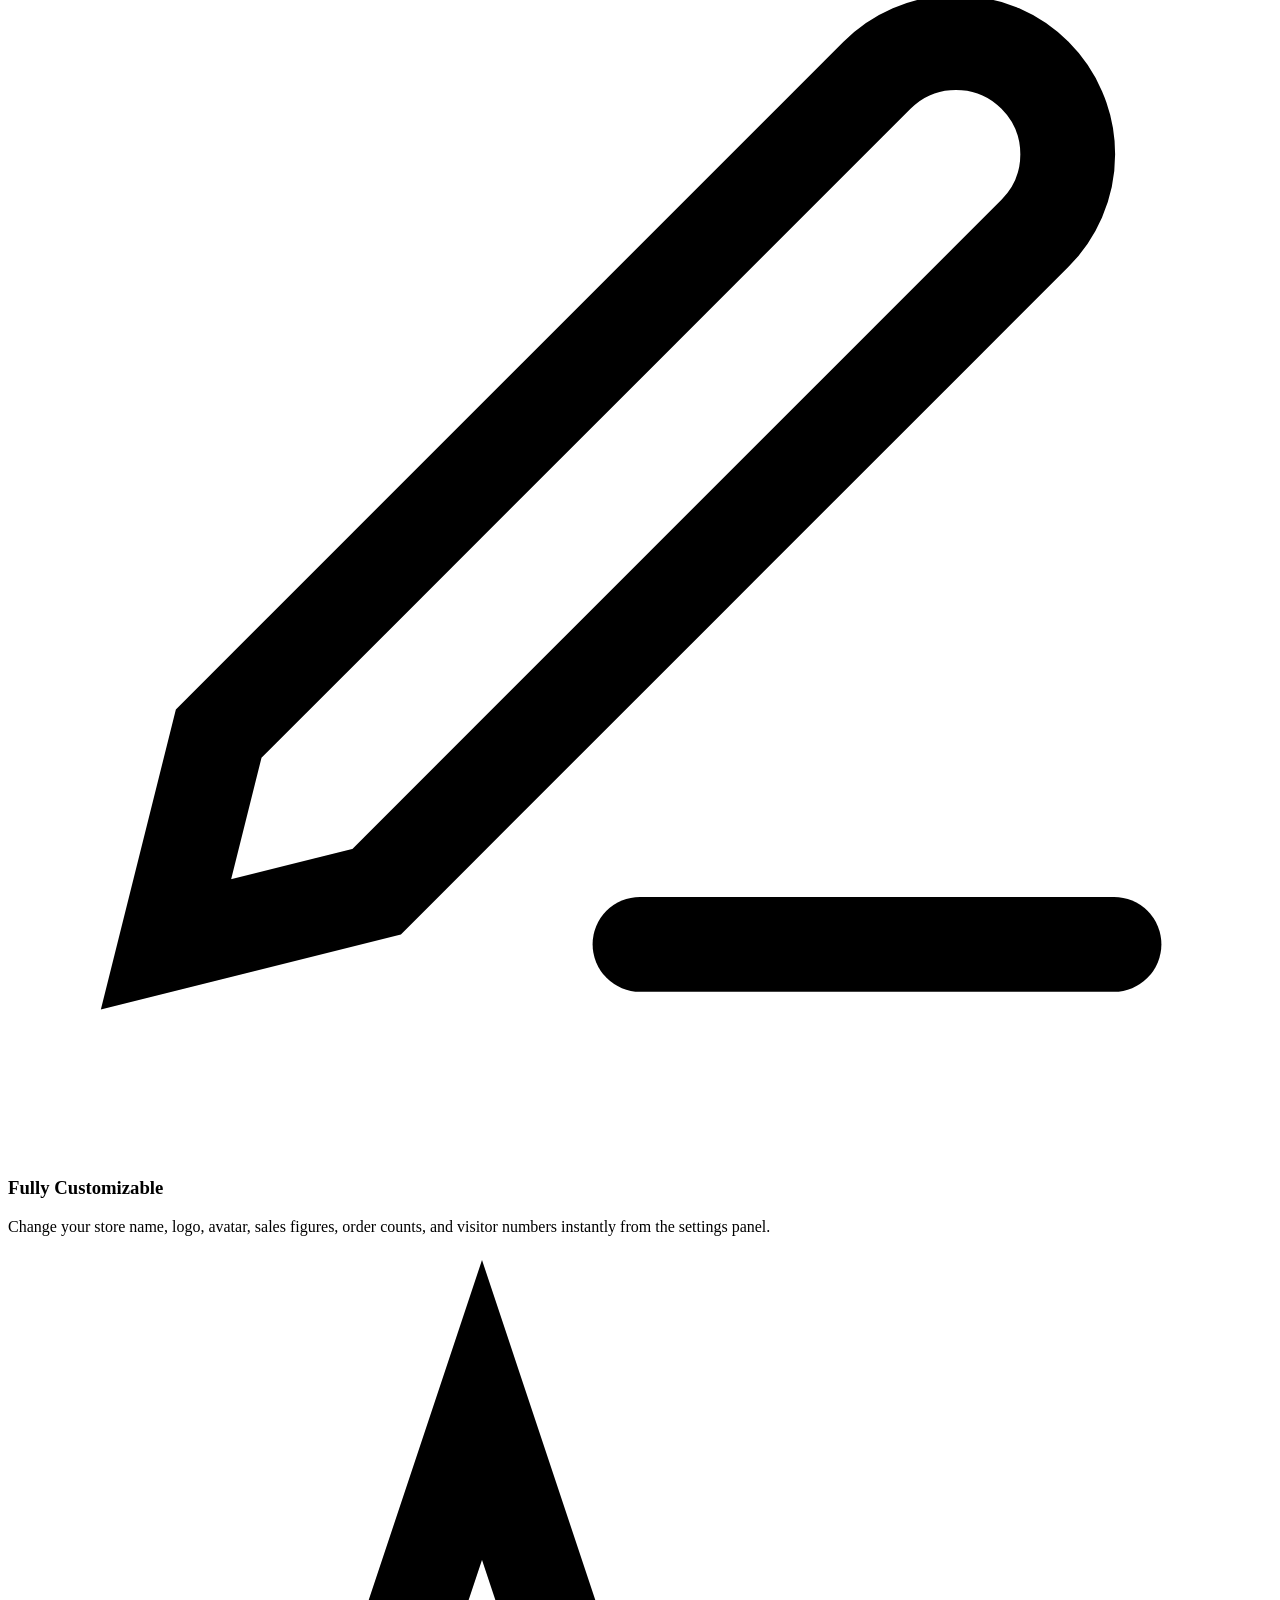
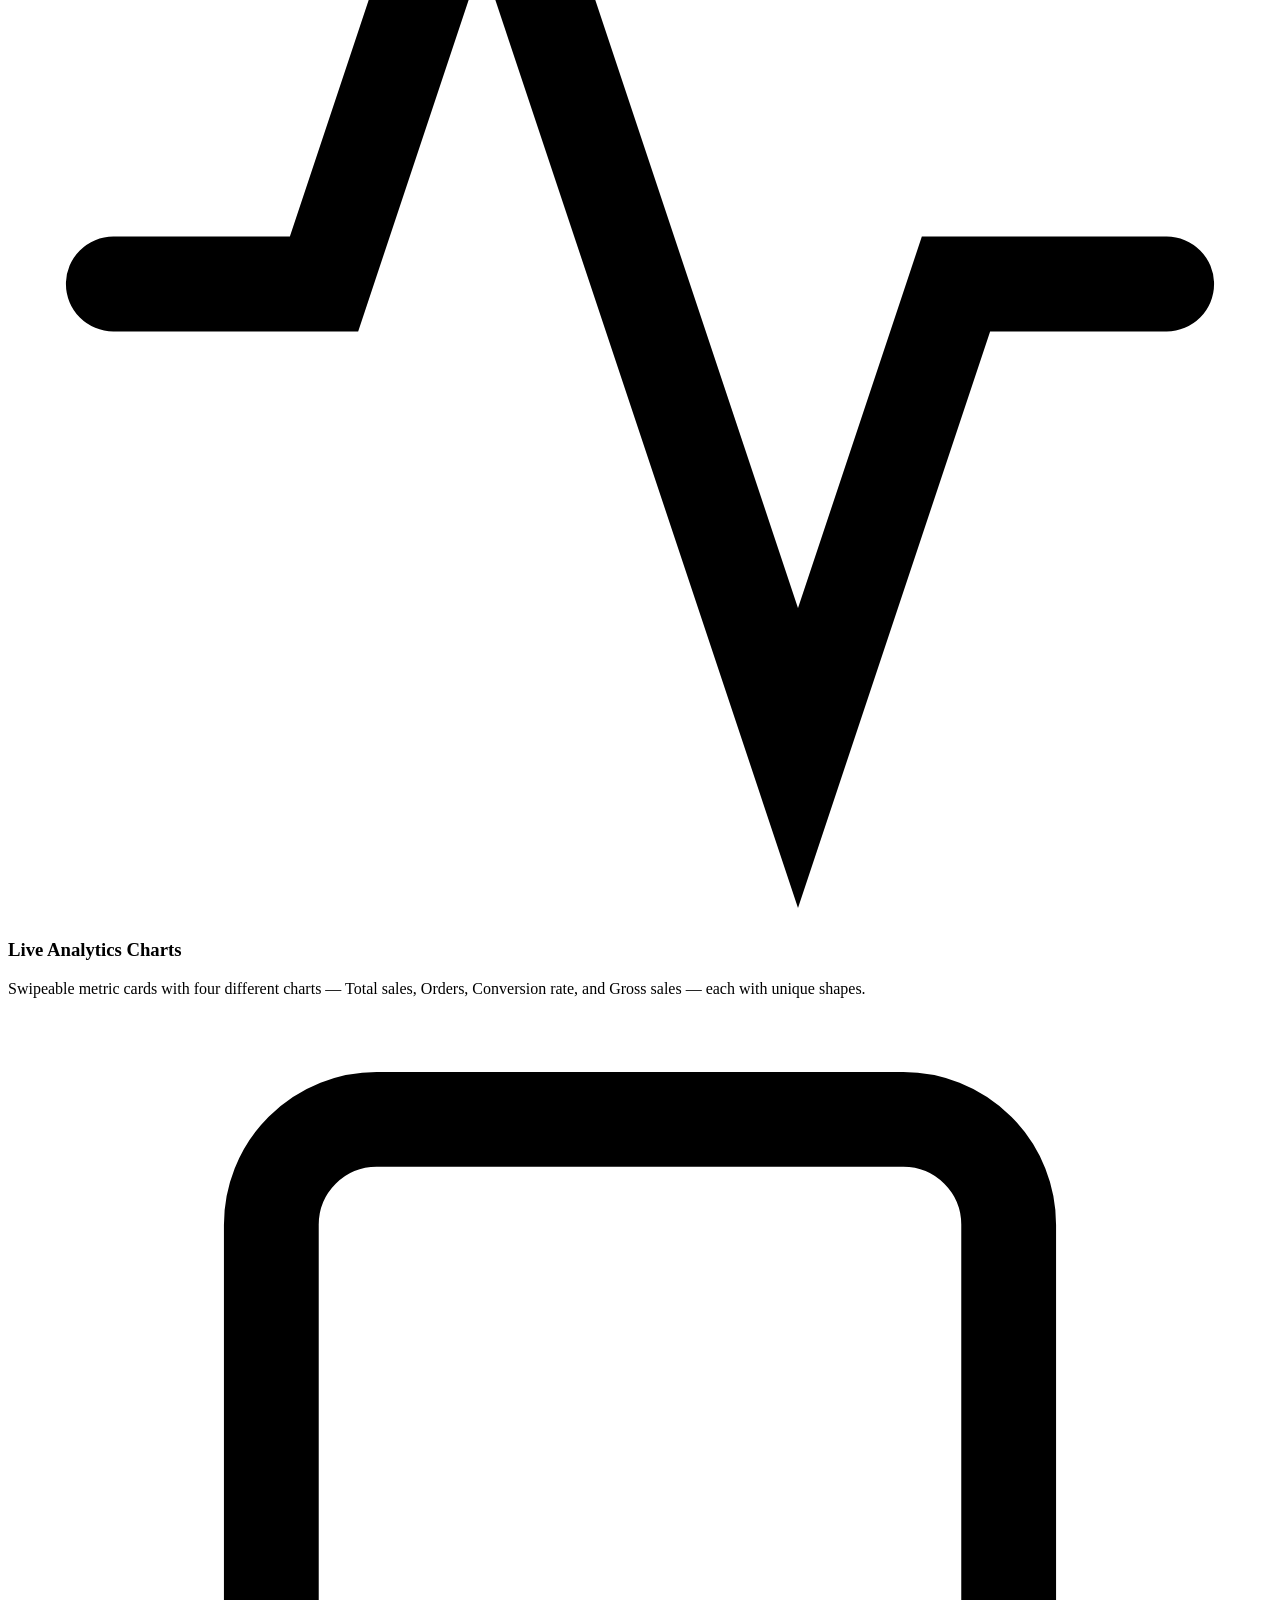
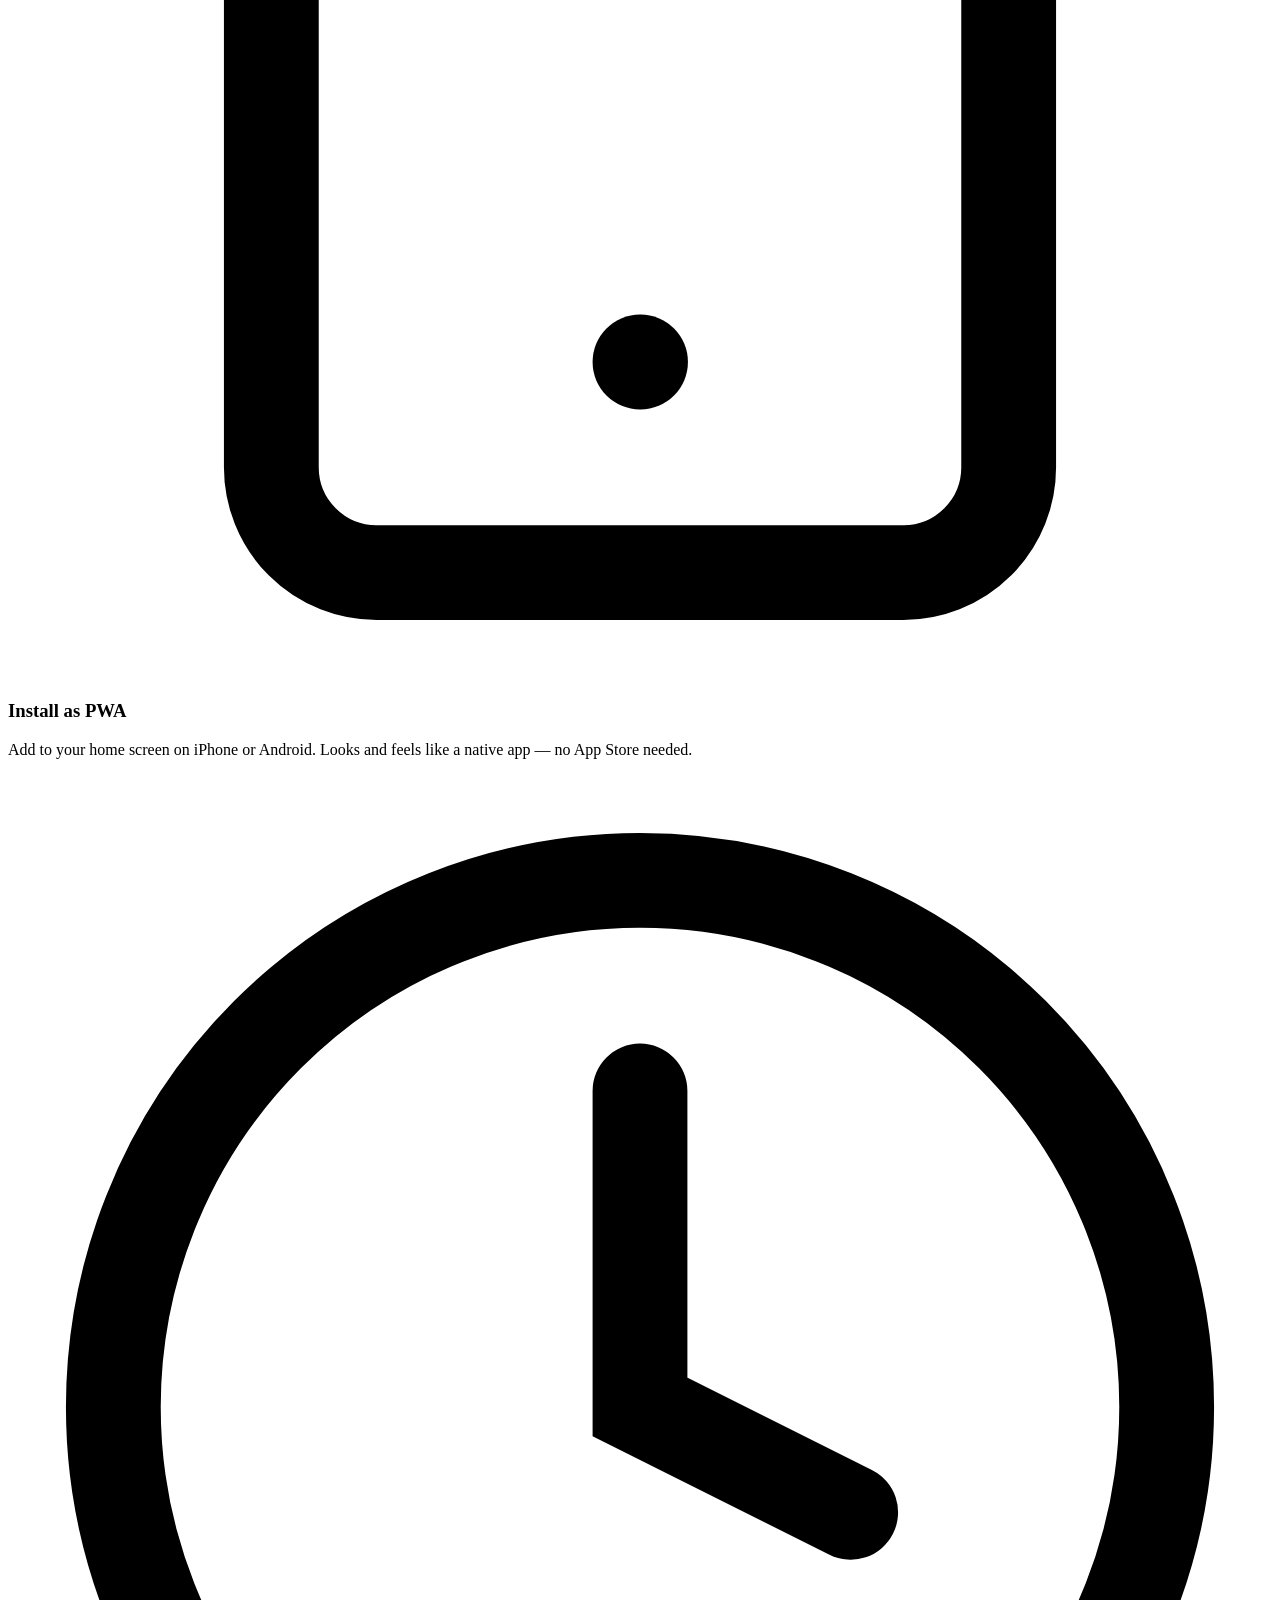
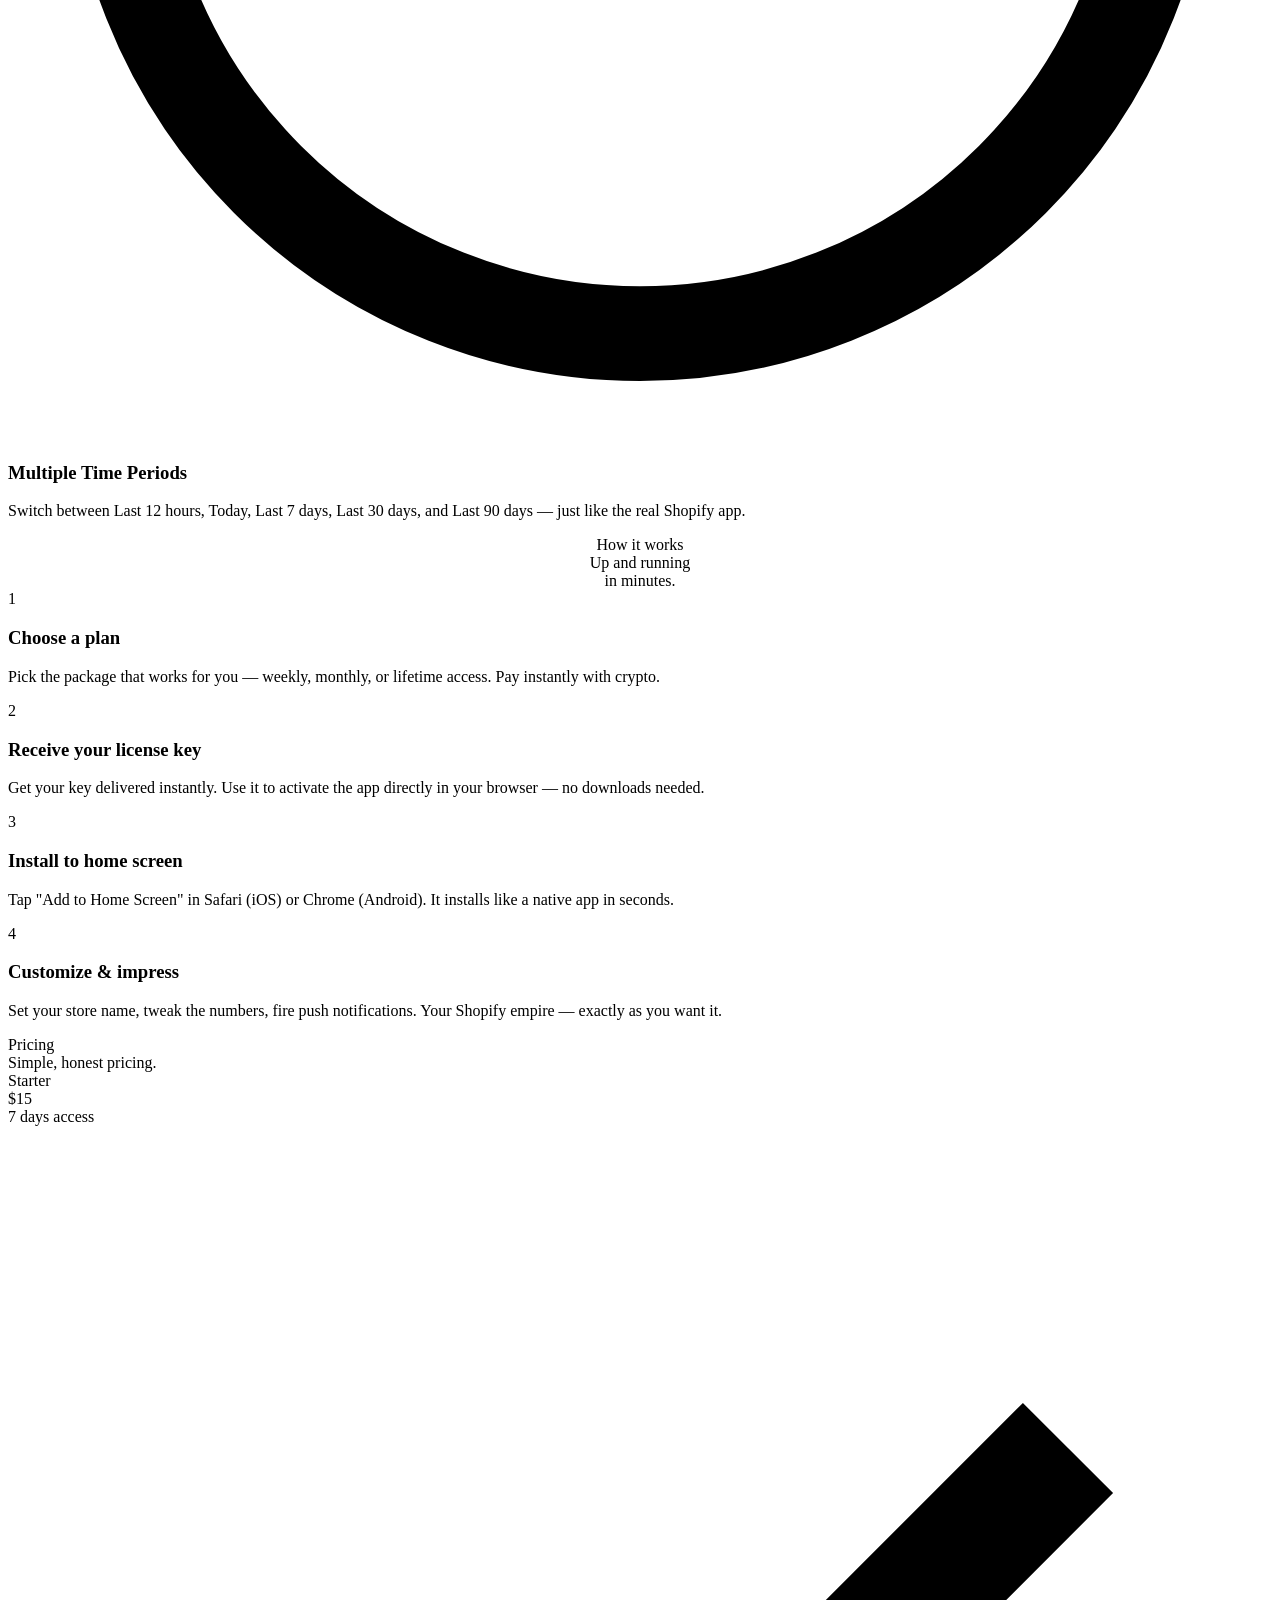
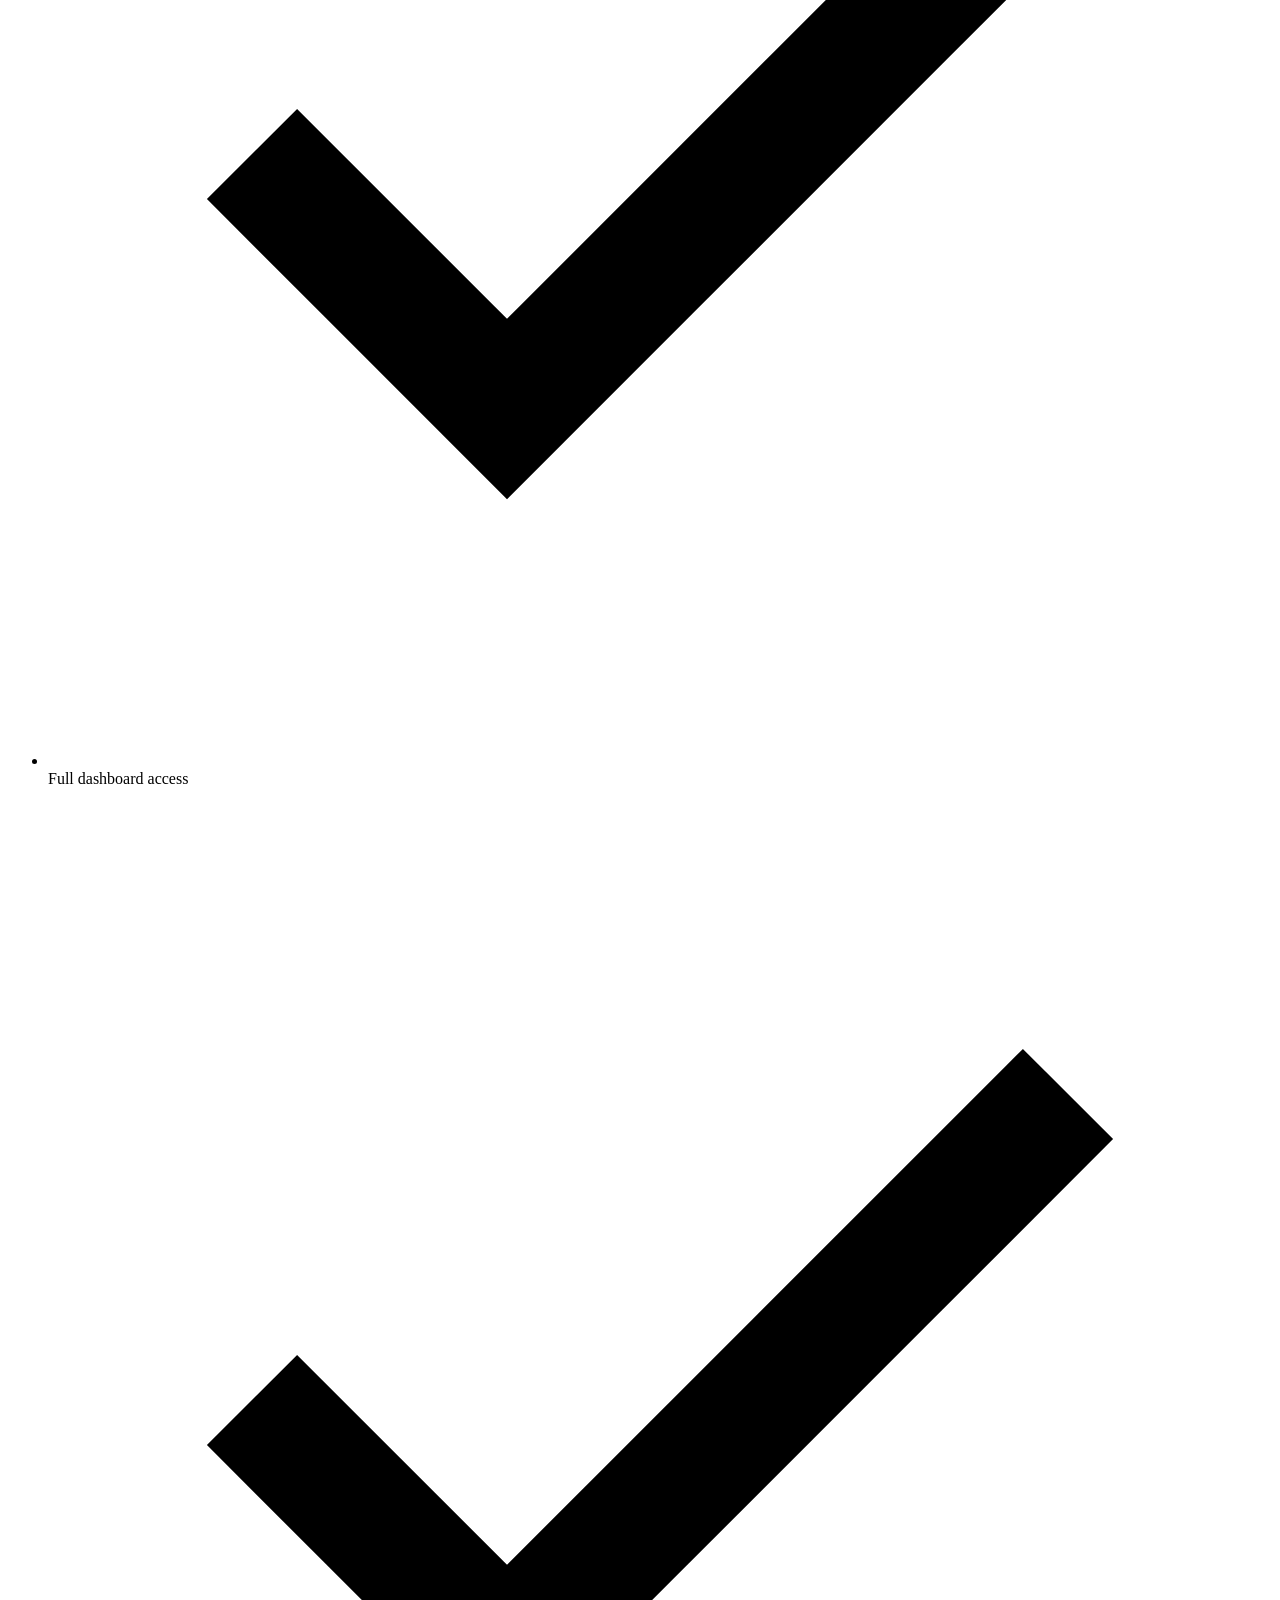
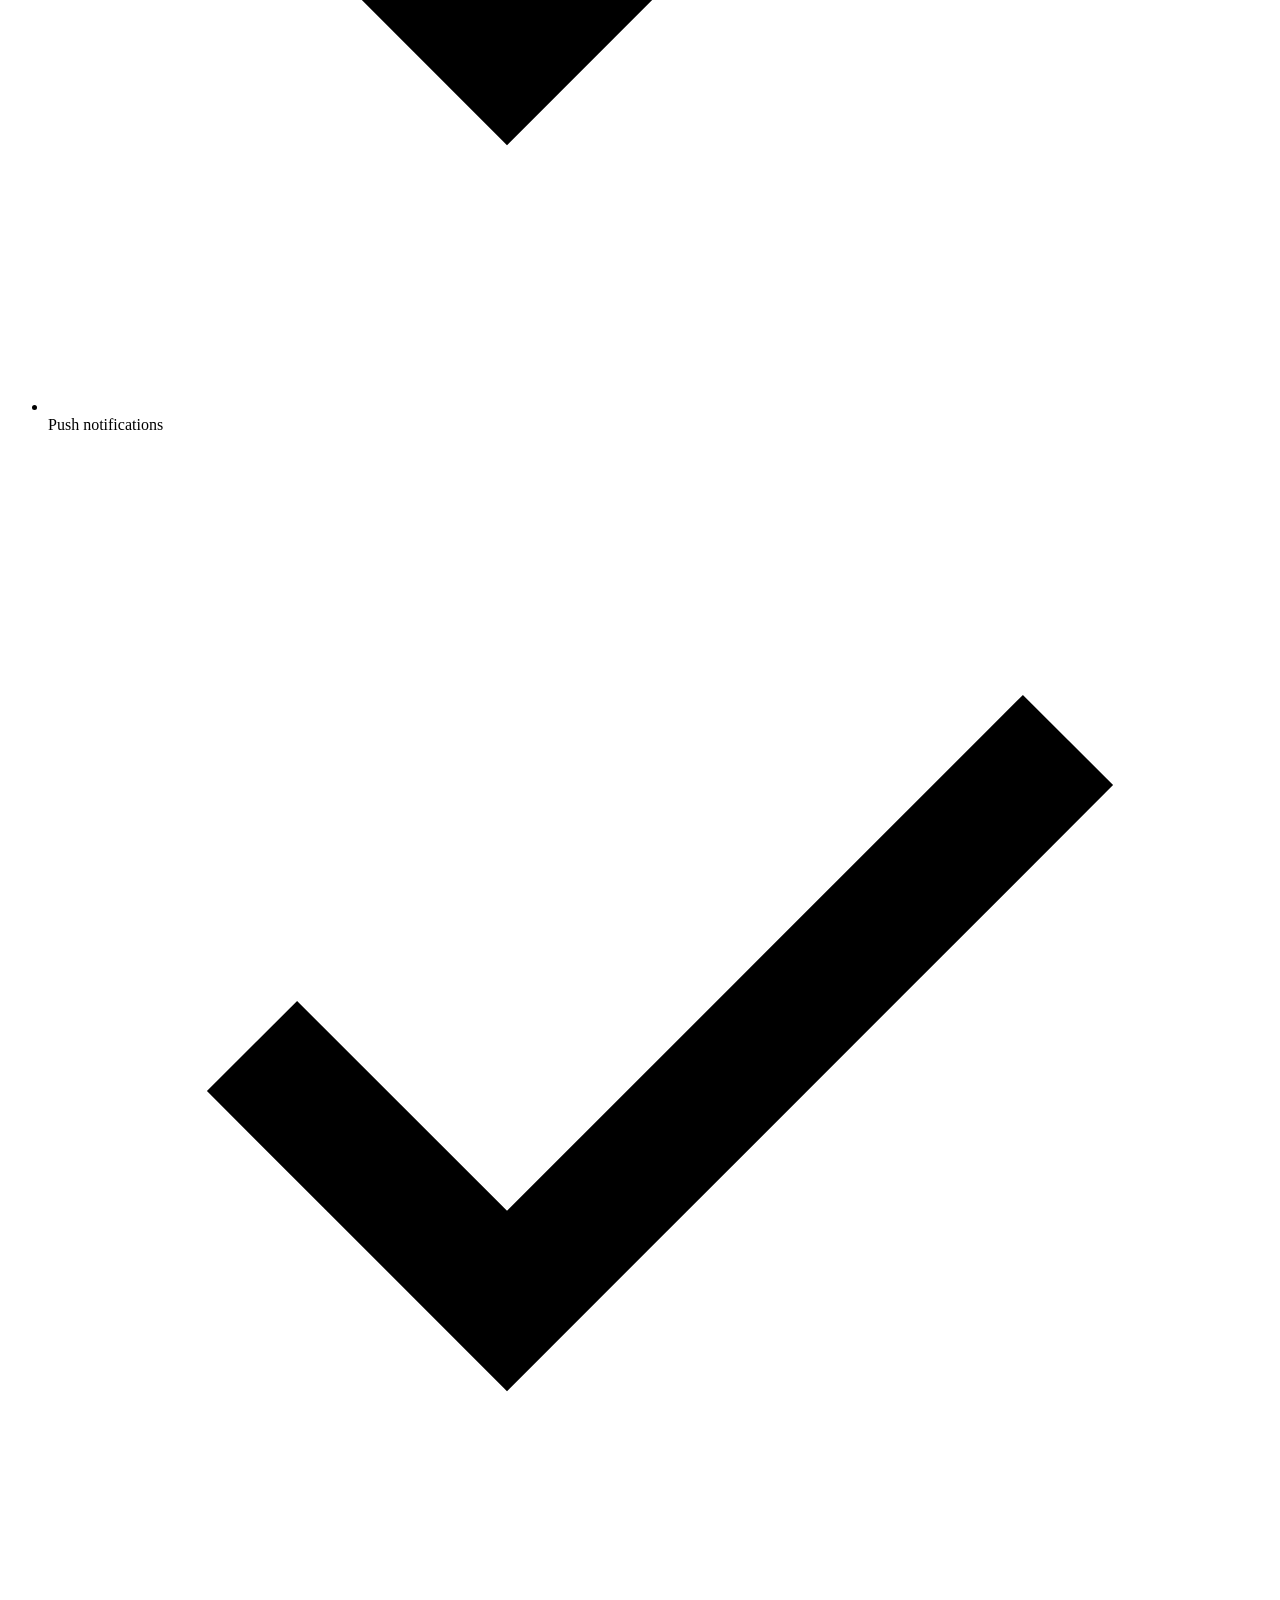
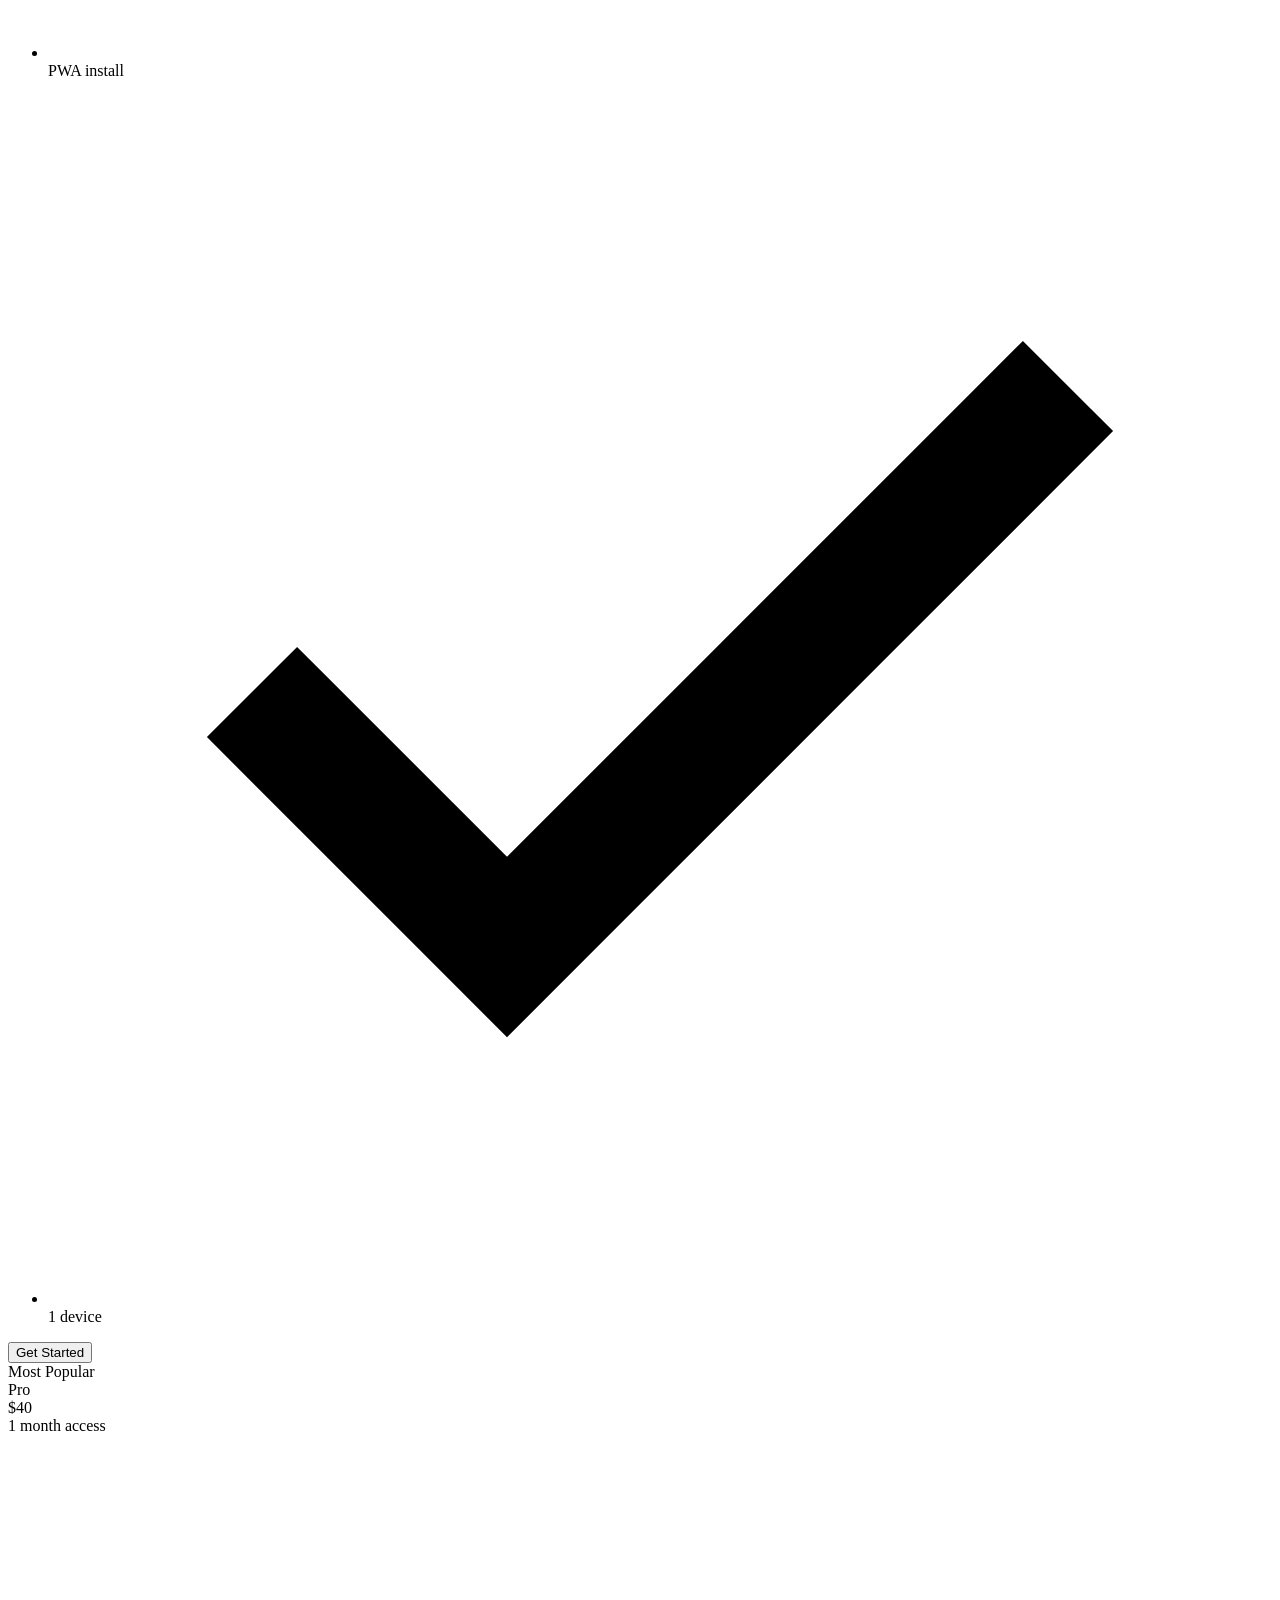
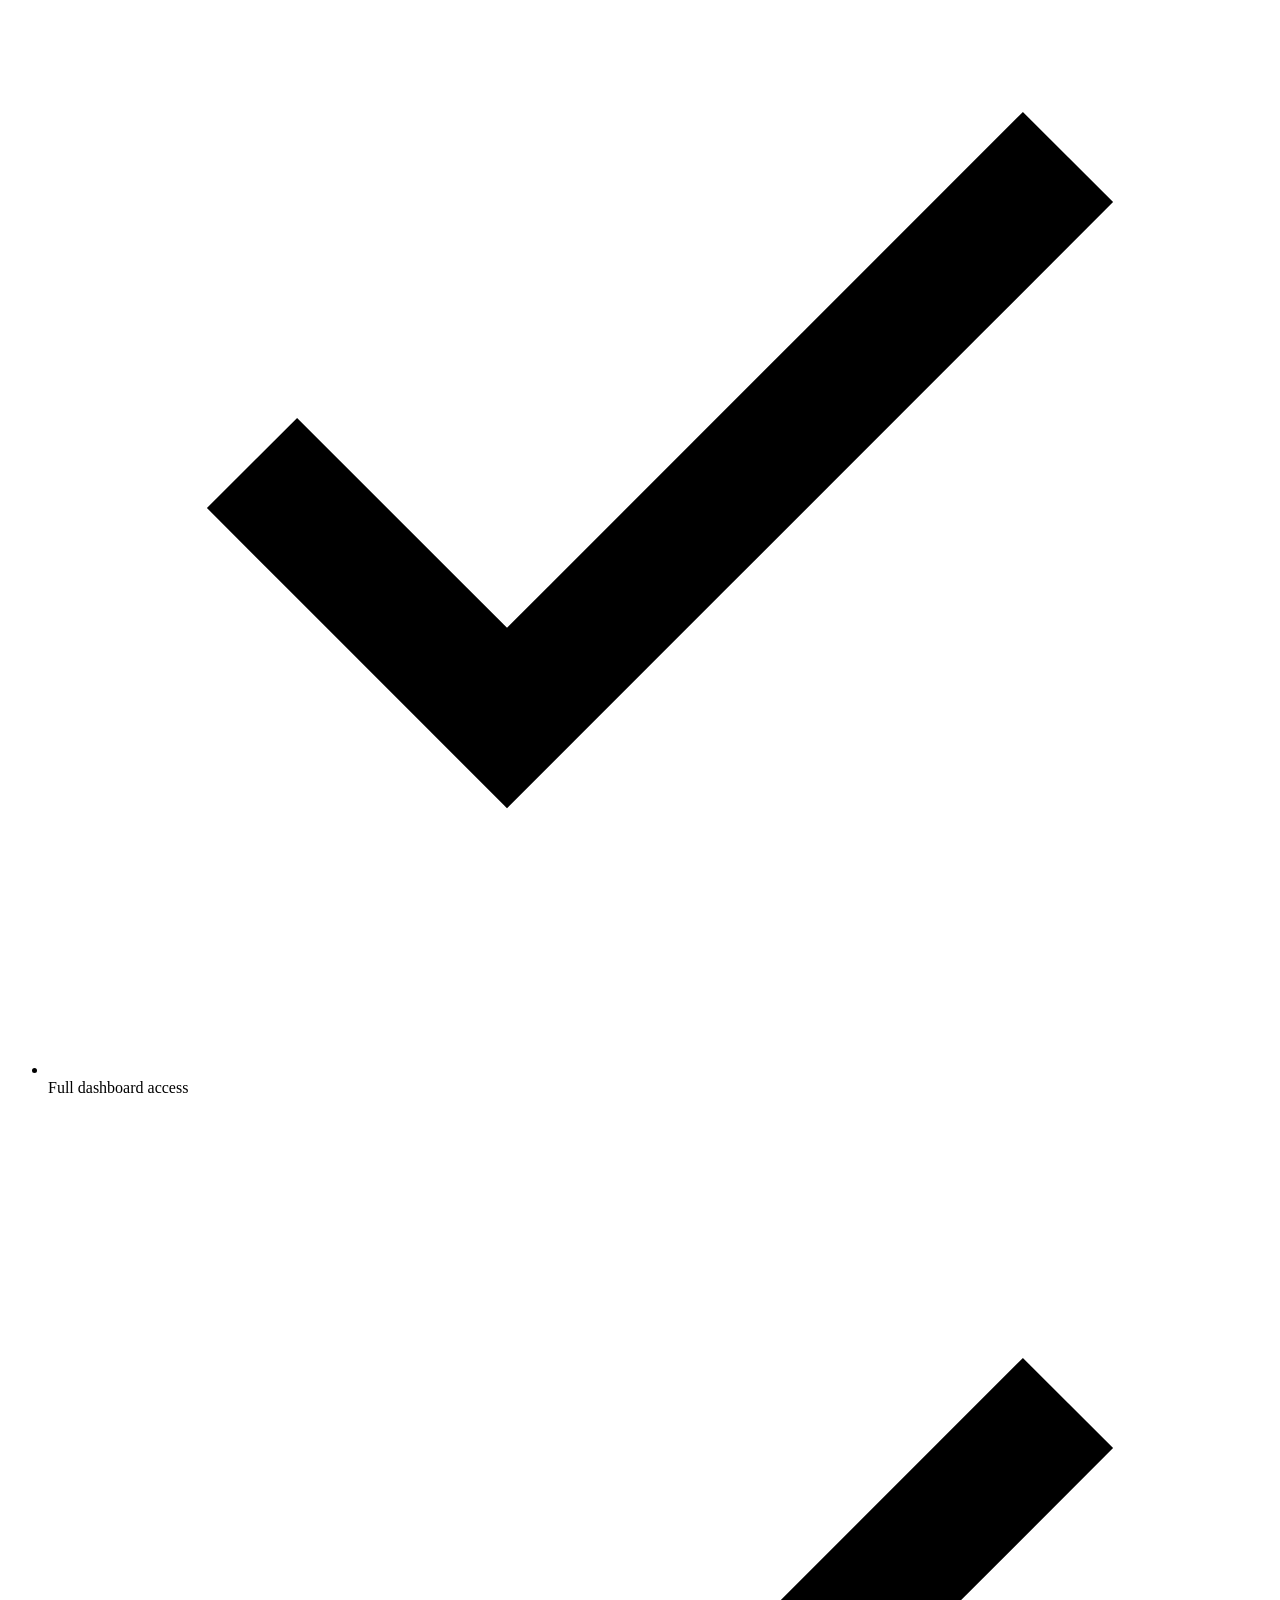
==== commit 25029d35: "Create index.html" ====
--- a/index.html
+++ b/index.html
@@ -2,389 +2,543 @@
 <!DOCTYPE html>
 <html lang="en">
 <head>
-    <meta charset="utf-8">
-    <meta name="viewport" content="width=device-width, initial-scale=1, viewport-fit=cover">
-    <meta name="apple-mobile-web-app-capable" content="yes">
-    <meta name="apple-mobile-web-app-status-bar-style" content="black-translucent">
-    <meta name="theme-color" content="#000000">
-    <meta name="apple-mobile-web-app-title" content="larpify">
-    <link rel="apple-touch-icon" href="./images/shopify_icon.png">
-    <link rel="manifest" href="./manifest.json">
-    <link rel="stylesheet" href="./css/index.css">
-    <link rel="preconnect" href="https://fonts.googleapis.com">
-    <link rel="preconnect" href="https://fonts.gstatic.com" crossorigin>
-    <link href="https://fonts.googleapis.com/css2?family=Inter:wght@400;500;600;700&display=swap" rel="stylesheet">
-    <title>larpify</title>
+  <meta charset="UTF-8">
+  <meta name="viewport" content="width=device-width, initial-scale=1.0, maximum-scale=1.0, user-scalable=no">
+  <title>larpify — Shopify Analytics, Anywhere</title>
+  <meta name="description" content="A pixel-perfect Shopify analytics dashboard on your phone. Customizable, convincing, always in your pocket.">
+  <meta name="theme-color" content="#0A0F0A">
+  <link rel="icon" type="image/png" href="./images/LarpifyLogo.png">
+  <link rel="stylesheet" href="./css/main.css">
 </head>
 <body>
-<div id="appBody">
-
-<!-- ============================================================
-     SETTINGS  (tap the teal logo tile to open)
-     ============================================================ -->
-<div id="settingsPage" class="settings-page">
-    <div class="settings-header">
-        <button id="closeSettings" class="back-btn">
-            <svg viewBox="0 0 24 24" fill="none" stroke="currentColor" stroke-width="2.5"
-                 stroke-linecap="round" stroke-linejoin="round">
-                <polyline points="15 18 9 12 15 6"/>
-            </svg>
+
+<!-- Ambient background -->
+<div class="ambient-bg">
+  <div class="orb orb-1"></div>
+  <div class="orb orb-2"></div>
+  <div class="orb orb-3"></div>
+</div>
+
+<!-- Mobile menu -->
+<div class="mobile-menu" id="mobileMenu">
+  <button class="mobile-close" onclick="toggleMobileMenu()">
+    <svg width="24" height="24" fill="none" stroke="currentColor" stroke-width="2"><path d="M18 6L6 18M6 6l12 12"/></svg>
+  </button>
+  <a href="#features">Features</a>
+  <a href="#how">How it works</a>
+  <a href="#pricing">Pricing</a>
+  <a href="/activate.html" class="btn btn-primary" style="margin-top:12px;">Dashboard</a>
+</div>
+
+<!-- Nav -->
+<nav>
+  <div class="nav-inner">
+    <a class="logo" href="/">
+      <div class="logo-icon">
+        <img src="/images/LarpifyLogo.png">
+      </div>
+      <div class="logo-text">larpi<span>fy</span></div>
+    </a>
+    <div class="nav-links">
+      <a href="#features">Features</a>
+      <a href="#how">How it works</a>
+      <a href="#pricing">Pricing</a>
+      <a href="/activate.html" class="btn btn-primary" style="margin-left:8px;">Dashboard</a>
+    </div>
+    <button class="mobile-toggle" onclick="toggleMobileMenu()">
+      <svg width="24" height="24" fill="none" stroke="currentColor" stroke-width="2"><path d="M3 12h18M3 6h18M3 18h18"/></svg>
+    </button>
+  </div>
+</nav>
+
+<!-- Hero -->
+<section class="hero">
+  <div class="hero-badge">
+    <span class="dot"></span> Shopify Analytics · Mobile PWA
+  </div>
+  <h1>Your store.<br><span class="gradient">Everywhere you go.</span></h1>
+  <p>A pixel-perfect Shopify analytics dashboard — fully customizable, installable on any phone, and always convincing.</p>
+  <div class="hero-actions">
+    <a href="#pricing" class="btn btn-primary">
+      Get Started
+      <svg width="16" height="16" fill="none" stroke="currentColor" stroke-width="2.5" viewBox="0 0 24 24"><path d="M5 12h14M12 5l7 7-7 7"/></svg>
+    </a>
+    <a href="#features" class="btn btn-ghost">See Features</a>
+    <a href="https://t.me/larpifyyy" target="_blank" class="btn btn-ghost">
+      <svg width="16" height="16" viewBox="0 0 24 24" fill="currentColor"><path d="M12 0C5.373 0 0 5.373 0 12s5.373 12 12 12 12-5.373 12-12S18.627 0 12 0zm5.894 8.221-1.97 9.28c-.145.658-.537.818-1.084.508l-3-2.21-1.447 1.394c-.16.16-.295.295-.605.295l.213-3.053 5.56-5.023c.242-.213-.054-.333-.373-.12L8.32 14.617l-2.96-.924c-.643-.204-.657-.643.136-.953l11.57-4.461c.537-.194 1.006.131.828.942z"/></svg>
+      Join Telegram
+    </a>
+  </div>
+</section>
+
+<!-- Phone mockup -->
+<div class="phone-section">
+  <div class="phone-wrap">
+    <img src="/images/Device.png" alt="larpify app" class="phone-img">
+  </div>
+</div>
+
+<!-- Features -->
+<section class="features" id="features">
+  <div class="section-label">Features</div>
+  <div class="section-title">Everything you need.<br>Nothing you don't.</div>
+  <div class="features-grid">
+
+    <div class="feature-card">
+      <div class="feature-icon">
+        <svg viewBox="0 0 24 24" fill="none" stroke="currentColor" stroke-width="1.8" stroke-linecap="round"><rect x="2" y="3" width="20" height="14" rx="2"/><line x1="8" y1="21" x2="16" y2="21"/><line x1="12" y1="17" x2="12" y2="21"/></svg>
+      </div>
+      <h3>Real-looking Dashboard</h3>
+      <p>Pixel-perfect replica of the Shopify mobile app. Sales, orders, conversion rate — all displayed exactly as the real thing.</p>
+    </div>
+
+    <div class="feature-card">
+      <div class="feature-icon">
+        <svg viewBox="0 0 24 24" fill="none" stroke="currentColor" stroke-width="1.8" stroke-linecap="round"><path d="M12 22c1.1 0 2-.9 2-2H10a2 2 0 002 2zm6-6V11c0-3.07-1.64-5.64-4.5-6.32V4a1.5 1.5 0 00-3 0v.68C7.63 5.36 6 7.92 6 11v5l-2 2v1h16v-1l-2-2z"/></svg>
+      </div>
+      <h3>Push Notifications</h3>
+      <p>Fire realistic order notifications on demand. Set the product, buyer name, location, amount — and send as many as you want.</p>
+    </div>
+
+    <div class="feature-card">
+      <div class="feature-icon">
+        <svg viewBox="0 0 24 24" fill="none" stroke="currentColor" stroke-width="1.8" stroke-linecap="round"><path d="M12 20h9"/><path d="M16.5 3.5a2.121 2.121 0 013 3L7 19l-4 1 1-4L16.5 3.5z"/></svg>
+      </div>
+      <h3>Fully Customizable</h3>
+      <p>Change your store name, logo, avatar, sales figures, order counts, and visitor numbers instantly from the settings panel.</p>
+    </div>
+
+    <div class="feature-card">
+      <div class="feature-icon">
+        <svg viewBox="0 0 24 24" fill="none" stroke="currentColor" stroke-width="1.8" stroke-linecap="round"><polyline points="22 12 18 12 15 21 9 3 6 12 2 12"/></svg>
+      </div>
+      <h3>Live Analytics Charts</h3>
+      <p>Swipeable metric cards with four different charts — Total sales, Orders, Conversion rate, and Gross sales — each with unique shapes.</p>
+    </div>
+
+    <div class="feature-card">
+      <div class="feature-icon">
+        <svg viewBox="0 0 24 24" fill="none" stroke="currentColor" stroke-width="1.8" stroke-linecap="round"><rect x="5" y="2" width="14" height="20" rx="2"/><line x1="12" y1="18" x2="12.01" y2="18"/></svg>
+      </div>
+      <h3>Install as PWA</h3>
+      <p>Add to your home screen on iPhone or Android. Looks and feels like a native app — no App Store needed.</p>
+    </div>
+
+    <div class="feature-card">
+      <div class="feature-icon">
+        <svg viewBox="0 0 24 24" fill="none" stroke="currentColor" stroke-width="1.8" stroke-linecap="round"><circle cx="12" cy="12" r="10"/><polyline points="12 6 12 12 16 14"/></svg>
+      </div>
+      <h3>Multiple Time Periods</h3>
+      <p>Switch between Last 12 hours, Today, Last 7 days, Last 30 days, and Last 90 days — just like the real Shopify app.</p>
+    </div>
+
+  </div>
+</section>
+
+<!-- How it works -->
+<section class="how-it-works" id="how">
+  <div style="text-align:center;">
+    <div class="section-label">How it works</div>
+    <div class="section-title">Up and running<br>in minutes.</div>
+  </div>
+  <div class="steps">
+    <div class="step">
+      <div class="step-num">1</div>
+      <div class="step-content">
+        <h3>Choose a plan</h3>
+        <p>Pick the package that works for you — weekly, monthly, or lifetime access. Pay instantly with crypto.</p>
+      </div>
+    </div>
+    <div class="step">
+      <div class="step-num">2</div>
+      <div class="step-content">
+        <h3>Receive your license key</h3>
+        <p>Get your key delivered instantly. Use it to activate the app directly in your browser — no downloads needed.</p>
+      </div>
+    </div>
+    <div class="step">
+      <div class="step-num">3</div>
+      <div class="step-content">
+        <h3>Install to home screen</h3>
+        <p>Tap "Add to Home Screen" in Safari (iOS) or Chrome (Android). It installs like a native app in seconds.</p>
+      </div>
+    </div>
+    <div class="step">
+      <div class="step-num">4</div>
+      <div class="step-content">
+        <h3>Customize & impress</h3>
+        <p>Set your store name, tweak the numbers, fire push notifications. Your Shopify empire — exactly as you want it.</p>
+      </div>
+    </div>
+  </div>
+</section>
+
+<!-- Pricing -->
+<section class="pricing" id="pricing">
+  <div class="section-label">Pricing</div>
+  <div class="section-title">Simple, honest pricing.</div>
+  <div class="pricing-grid">
+
+    <div class="pricing-card">
+      <div class="plan-name">Starter</div>
+      <div class="plan-price"><span>$</span>15</div>
+      <div class="plan-period">7 days access</div>
+      <ul class="plan-features">
+        <li><svg fill="none" stroke="currentColor" stroke-width="2.5" viewBox="0 0 24 24"><path d="M20 6L9 17l-5-5"/></svg> Full dashboard access</li>
+        <li><svg fill="none" stroke="currentColor" stroke-width="2.5" viewBox="0 0 24 24"><path d="M20 6L9 17l-5-5"/></svg> Push notifications</li>
+        <li><svg fill="none" stroke="currentColor" stroke-width="2.5" viewBox="0 0 24 24"><path d="M20 6L9 17l-5-5"/></svg> PWA install</li>
+        <li><svg fill="none" stroke="currentColor" stroke-width="2.5" viewBox="0 0 24 24"><path d="M20 6L9 17l-5-5"/></svg> 1 device</li>
+      </ul>
+      <button class="btn btn-ghost" onclick="openPayment('Starter', 15, '7 days')">Get Started</button>
+    </div>
+
+    <div class="pricing-card popular">
+      <div class="popular-tag">Most Popular</div>
+      <div class="plan-name">Pro</div>
+      <div class="plan-price"><span>$</span>40</div>
+      <div class="plan-period">1 month access</div>
+      <ul class="plan-features">
+        <li><svg fill="none" stroke="currentColor" stroke-width="2.5" viewBox="0 0 24 24"><path d="M20 6L9 17l-5-5"/></svg> Full dashboard access</li>
+        <li><svg fill="none" stroke="currentColor" stroke-width="2.5" viewBox="0 0 24 24"><path d="M20 6L9 17l-5-5"/></svg> Push notifications</li>
+        <li><svg fill="none" stroke="currentColor" stroke-width="2.5" viewBox="0 0 24 24"><path d="M20 6L9 17l-5-5"/></svg> PWA install</li>
+        <li><svg fill="none" stroke="currentColor" stroke-width="2.5" viewBox="0 0 24 24"><path d="M20 6L9 17l-5-5"/></svg> 2 devices</li>
+        <li><svg fill="none" stroke="currentColor" stroke-width="2.5" viewBox="0 0 24 24"><path d="M20 6L9 17l-5-5"/></svg> Priority support</li>
+      </ul>
+      <button class="btn btn-primary" onclick="openPayment('Pro', 40, '1 month')">Get Started</button>
+    </div>
+
+    <div class="pricing-card">
+      <div class="plan-name">Lifetime</div>
+      <div class="plan-price"><span>$</span>120</div>
+      <div class="plan-period">One-time payment</div>
+      <ul class="plan-features">
+        <li><svg fill="none" stroke="currentColor" stroke-width="2.5" viewBox="0 0 24 24"><path d="M20 6L9 17l-5-5"/></svg> Full dashboard access</li>
+        <li><svg fill="none" stroke="currentColor" stroke-width="2.5" viewBox="0 0 24 24"><path d="M20 6L9 17l-5-5"/></svg> Push notifications</li>
+        <li><svg fill="none" stroke="currentColor" stroke-width="2.5" viewBox="0 0 24 24"><path d="M20 6L9 17l-5-5"/></svg> PWA install</li>
+        <li><svg fill="none" stroke="currentColor" stroke-width="2.5" viewBox="0 0 24 24"><path d="M20 6L9 17l-5-5"/></svg> Unlimited devices</li>
+        <li><svg fill="none" stroke="currentColor" stroke-width="2.5" viewBox="0 0 24 24"><path d="M20 6L9 17l-5-5"/></svg> Priority support</li>
+        <li><svg fill="none" stroke="currentColor" stroke-width="2.5" viewBox="0 0 24 24"><path d="M20 6L9 17l-5-5"/></svg> All future updates</li>
+      </ul>
+      <button class="btn btn-ghost" onclick="openPayment('Lifetime', 120, 'Lifetime')">Get Started</button>
+    </div>
+
+  </div>
+</section>
+
+<!-- Disclaimer -->
+<div class="disclaimer">
+  <div class="disclaimer-box">
+    <p><strong>Entertainment purposes only.</strong> larpify is not affiliated with or endorsed by Shopify Inc. This app is a simulation for entertainment use only — no real store data is involved.</p>
+  </div>
+</div>
+
+<!-- Footer -->
+<footer>
+  <div class="footer-inner">
+    <div class="footer-copy">&copy; 2026 larpify. All rights reserved.</div>
+    <div class="footer-links">
+      <a href="#">Privacy</a>
+      <a href="#">Terms</a>
+    </div>
+  </div>
+</footer>
+
+<!-- Payment Modal -->
+<div class="pay-overlay" id="payOverlay" onclick="closePayment(event)">
+  <div class="pay-modal" id="payModal">
+
+    <!-- Step 1: pick crypto -->
+    <div class="pay-step" id="payStep1">
+      <button class="pay-close" onclick="closePaymentModal()">
+        <svg width="20" height="20" fill="none" stroke="currentColor" stroke-width="2"><path d="M18 6L6 18M6 6l12 12"/></svg>
+      </button>
+      <div class="pay-plan-header">
+        <div>
+          <div class="pay-plan-name" id="ps1Name"></div>
+          <div class="pay-plan-period" id="ps1Period"></div>
+        </div>
+        <div class="pay-plan-price" id="ps1Price"></div>
+      </div>
+
+      <div class="pay-label">PAY WITH</div>
+      <div class="pay-crypto-grid" id="cryptoGrid">
+        <button class="crypto-btn" data-coin="sol" onclick="selectCrypto(this)">
+          <img src="https://assets.coingecko.com/coins/images/4128/small/solana.png" alt="SOL"> Solana
         </button>
-        <h1>Store settings</h1>
-        <div style="width:36px;"></div>
-    </div>
-    <div class="settings-content">
-
-        <div class="settings-section">
-            <h2 class="settings-section-title">STORE</h2>
-            <div class="settings-field">
-                <label>Store name</label>
-                <input id="cfgStoreName" type="text" placeholder="larpify">
-            </div>
-            <div class="settings-field">
-                <label>Logo text</label>
-                <input id="cfgLogoText" type="text" placeholder="lar" maxlength="4">
-            </div>
-            <div class="settings-field">
-                <label>Avatar initials</label>
-                <input id="cfgAvatar" type="text" placeholder="EC" maxlength="3">
-            </div>
-        </div>
-
-        <div class="settings-section">
-            <h2 class="settings-section-title">STATS</h2>
-            <div class="settings-field">
-                <label>Total sales ($)</label>
-                <input id="cfgSales" type="text" placeholder="1,169.61">
-            </div>
-            <div class="settings-field">
-                <label>Gross sales ($)</label>
-                <input id="cfgGross" type="text" placeholder="1,254.50">
-            </div>
-            <div class="settings-field">
-                <label>Orders</label>
-                <input id="cfgOrders" type="text" placeholder="2">
-            </div>
-            <div class="settings-field">
-                <label>Conversion rate (%)</label>
-                <input id="cfgConv" type="text" placeholder="0">
-            </div>
-            <div class="settings-field">
-                <label>Active visitors on site</label>
-                <input id="cfgVisitors" type="text" placeholder="0">
-            </div>
-            <div class="settings-field">
-                <label>Orders to fulfill</label>
-                <input id="cfgFulfill" type="text" placeholder="2">
-            </div>
-            <div class="settings-field">
-                <label>Payments to capture</label>
-                <input id="cfgPayments" type="text" placeholder="1">
-            </div>
-        </div>
-
-        <div class="settings-section">
-            <h2 class="settings-section-title">CHART</h2>
-            <div class="settings-field">
-                <label>Period</label>
-                <select id="cfgPeriod">
-                    <option value="12h">Last 12 hours</option>
-                    <option value="today">Today</option>
-                    <option value="7d">Last 7 days</option>
-                    <option value="30d">Last 30 days</option>
-                    <option value="90d">Last 90 days</option>
-                </select>
-            </div>
-        </div>
-
-        <div class="settings-section">
-            <h2 class="settings-section-title">PUSH NOTIFICATION</h2>
-            <div class="settings-field">
-                <label>Product name</label>
-                <input id="notifProduct" type="text" placeholder="Air Max 90">
-            </div>
-            <div class="settings-field">
-                <label>Amount ($)</label>
-                <input id="notifAmount" type="text" placeholder="49.99">
-            </div>
-            <div class="settings-field">
-                <label>Buyer name</label>
-                <input id="notifBuyer" type="text" placeholder="John D.">
-            </div>
-            <div class="settings-field">
-                <label>Location</label>
-                <input id="notifLocation" type="text" placeholder="New York">
-            </div>
-            <div class="settings-field">
-                <label>Number of notifications</label>
-                <input id="notifCount" type="number" placeholder="3" min="1" max="50">
-            </div>
-            <div class="settings-field">
-                <label>Speed</label>
-                <div class="speed-toggle">
-                    <button class="speed-btn active" data-speed="fast">Fast</button>
-                    <button class="speed-btn" data-speed="medium">Medium</button>
-                    <button class="speed-btn" data-speed="slow">Slow</button>
-                </div>
-            </div>
-            <div class="settings-field" id="mediumField" style="display:none">
-                <label>Medium interval (seconds)</label>
-                <input id="notifMedium" type="number" placeholder="3" min="1" max="30" step="0.5">
-            </div>
-            <div class="settings-field" id="slowField" style="display:none">
-                <label>Slow interval (seconds)</label>
-                <input id="notifSlow" type="number" placeholder="10" min="1" max="120" step="1">
-            </div>
-            <button id="pushNotif" class="push-btn">Send notification</button>
-        </div>
-
-        <button id="saveSettings" class="save-btn">Save</button>
-    </div>
+        <button class="crypto-btn" data-coin="eth" onclick="selectCrypto(this)">
+          <img src="https://assets.coingecko.com/coins/images/279/small/ethereum.png" alt="ETH"> Ethereum
+        </button>
+        <button class="crypto-btn" data-coin="btc" onclick="selectCrypto(this)">
+          <img src="https://assets.coingecko.com/coins/images/1/small/bitcoin.png" alt="BTC"> Bitcoin
+        </button>
+        <button class="crypto-btn" data-coin="usdt" onclick="selectCrypto(this)">
+          <img src="https://assets.coingecko.com/coins/images/325/small/Tether.png" alt="USDT"> USDT (SOL)
+        </button>
+      </div>
+
+      <div class="pay-discount-row">
+        <input class="pay-discount-input" id="discountInput" type="text" placeholder="Discount code">
+        <button class="pay-discount-apply" onclick="applyDiscount()">Apply</button>
+      </div>
+
+      <button class="pay-select-btn" id="paySelectBtn" onclick="proceedToPayment()">Select a payment method</button>
+
+      <div class="pay-help">
+        Need help or want to pay with another method? Message
+        <a href="https://t.me/solarugss" target="_blank">@solarugss</a> on Telegram.
+      </div>
+    </div>
+
+    <!-- Step 2: QR / payment screen -->
+    <div class="pay-step" id="payStep2" style="display:none;">
+      <button class="pay-close" onclick="closePaymentModal()">
+        <svg width="20" height="20" fill="none" stroke="currentColor" stroke-width="2"><path d="M18 6L6 18M6 6l12 12"/></svg>
+      </button>
+      <div class="pay-order-id" id="payOrderId"></div>
+      <div class="pay-plan-header">
+        <div class="pay-plan-name" id="ps2Name"></div>
+        <div class="pay-plan-price" id="ps2Price"></div>
+      </div>
+      <div class="pay-status-badge"><span class="pay-status-dot"></span> WAITING FOR PAYMENT</div>
+
+      <div class="pay-send-label">SEND EXACTLY</div>
+      <div class="pay-amount" id="payAmount"></div>
+      <div class="pay-amount-sub">to the address below (round up if your wallet limits decimals)</div>
+
+      <div class="pay-qr-wrap" id="payQrWrap"></div>
+      <div class="pay-qr-tap">Scan QR or tap to open in wallet app</div>
+
+      <div class="pay-addr-box" id="payAddrBox" onclick="copyAddr()"></div>
+      <div class="pay-copied" id="payCopied">Copied!</div>
+
+      <button class="pay-back-btn" onclick="goBackStep1()">← Change payment method</button>
+    </div>
+
+    <!-- Step 3: Payment confirmed + key -->
+    <div class="pay-step" id="payStep3" style="display:none;">
+      <div class="pay-success-icon">
+        <svg width="36" height="36" fill="none" stroke="#95BF47" stroke-width="2.5" viewBox="0 0 24 24"><path d="M20 6L9 17l-5-5"/></svg>
+      </div>
+      <div class="pay-success-title">Payment Confirmed!</div>
+      <div class="pay-success-sub">Your license key — copy it or scan the QR on your phone:</div>
+      <div class="pay-key-box" id="payKeyDisplay" onclick="copyKey()"></div>
+      <div class="pay-copied" id="payCopiedKey">Copied!</div>
+      <div id="activateQr" style="margin:16px auto 4px;width:160px;height:160px;"></div>
+      <div style="font-size:12px;color:rgba(255,255,255,0.4);text-align:center;margin-bottom:12px;">Scan to activate on your phone</div>
+      <a id="activateLink" href="/activate.html" class="pay-select-btn" style="display:block;text-align:center;text-decoration:none;margin-top:4px;">
+        Activate Now →
+      </a>
+    </div>
+
+  </div>
 </div>
 
-<!-- ============================================================
-     MAIN APP
-     ============================================================ -->
-<div id="mainPage">
-
-    <!-- Black header bar -->
-    <header class="app-header">
-        <div class="header-left">
-            <button id="openSettings" class="logo-tile" aria-label="Settings">
-                <span id="logoText">lar</span>
-            </button>
-            <span id="storeNameDisplay" class="store-name">larpify</span>
-        </div>
-        <div class="header-right">
-            <button class="bell-btn" aria-label="Notifications">
-                <svg viewBox="0 0 18 18" fill="currentColor" xmlns="http://www.w3.org/2000/svg">
-                    <path fill-rule="evenodd" d="m5.252 12.424-2.446-.281c-1.855-.213-2.38-2.659-.778-3.616l.065-.038a2.89 2.89 0 0 0 1.407-2.48v-.509a4.5 4.5 0 0 1 9 0v.51c0 1.016.535 1.958 1.408 2.479l.065.038c1.602.957 1.076 3.403-.778 3.616l-2.543.292v.365a2.7 2.7 0 0 1-5.4 0zm3.9.076h-2.4v.3a1.2 1.2 0 1 0 2.4 0zm-3.152-1.5h4l3.024-.348a.452.452 0 0 0 .18-.837l-.065-.038a4.4 4.4 0 0 1-.674-.495l-.073-.067a4.4 4.4 0 0 1-1.392-3.205v-.51a3 3 0 1 0-6 0v.51a4.4 4.4 0 0 1-1.391 3.205l-.073.067a4.6 4.6 0 0 1-.674.495l-.065.038a.453.453 0 0 0 .18.838z"/>
-                </svg>
-            </button>
-            <div class="avatar-circle">
-                <span id="avatarInitials">EC</span>
-            </div>
-        </div>
-    </header>
-
-    <!-- Pull-to-refresh spinner -->
-    <div class="ptr-spinner" id="ptrSpinner">
-        <div class="spinner">
-            <div class="spinner-blade"></div>
-            <div class="spinner-blade"></div>
-            <div class="spinner-blade"></div>
-            <div class="spinner-blade"></div>
-            <div class="spinner-blade"></div>
-            <div class="spinner-blade"></div>
-            <div class="spinner-blade"></div>
-            <div class="spinner-blade"></div>
-        </div>
-    </div>
-
-    <!-- Scrollable white content -->
-    <div id="contentWrapper" class="content-wrapper">
-
-        <!-- Filter row -->
-        <div class="filter-row">
-            <button class="filter-btn" id="filterPeriodBtn">Last 12 hours <span class="chevron">▾</span></button>
-            <button class="live-btn" id="liveViewBtn">
-                <span class="live-dot"></span><span id="dispVisitors">0</span>
-            </button>
-            <button class="report-btn">
-                <svg xmlns="http://www.w3.org/2000/svg" viewBox="0 0 16 16" fill="currentColor">
-                    <path d="M7.018 1.5h1.964c.813 0 1.469 0 2 .043.546.045 1.026.14 1.47.366.706.36 1.28.933 1.64 1.639.226.444.32.924.365 1.47.043.531.043 1.187.043 2v.232a.75.75 0 0 1-1.5 0v-.2c0-.852 0-1.447-.038-1.91-.037-.453-.107-.714-.207-.911a2.25 2.25 0 0 0-.984-.984c-.197-.1-.458-.17-.912-.207-.462-.037-1.057-.038-1.909-.038h-1.9c-.852 0-1.447 0-1.91.038-.453.037-.714.107-.911.207a2.25 2.25 0 0 0-.984.984c-.1.197-.17.458-.207.912-.037.462-.038 1.057-.038 1.909v1.9c0 .852 0 1.447.038 1.91.037.453.107.714.207.912.216.423.56.767.984.983.197.1.458.17.912.207.462.037 1.057.038 1.909.038h.2a.75.75 0 0 1 0 1.5h-.232c-.813 0-1.469 0-2-.043-.546-.045-1.026-.14-1.47-.366a3.76 3.76 0 0 1-1.64-1.638c-.226-.445-.32-.925-.365-1.471-.043-.531-.043-1.187-.043-2v-1.964c0-.813 0-1.469.043-2 .045-.546.14-1.026.366-1.47.36-.706.933-1.28 1.639-1.64.444-.226.924-.32 1.47-.365.531-.043 1.187-.043 2-.043"/>
-                    <path fill-rule="evenodd" d="M8.25 11a2.75 2.75 0 1 1 5.152 1.34l1.128 1.13a.749.749 0 1 1-1.06 1.06l-1.13-1.128a2.75 2.75 0 0 1-4.09-2.402m2.75-1.25a1.25 1.25 0 1 0 0 2.5 1.25 1.25 0 0 0 0-2.5"/>
-                    <path d="M5 5.75a.75.75 0 0 1 .75-.75h4.5a.75.75 0 0 1 0 1.5h-4.5a.75.75 0 0 1-.75-.75"/>
-                    <path d="M5.75 8a.75.75 0 0 0 0 1.5h1.5a.75.75 0 0 0 0-1.5z"/>
-                </svg>
-                Report
-            </button>
-        </div>
-
-        <!-- Metrics + chart (progressive slide+fade carousel) -->
-        <div id="metricsViewport">
-            <!-- Panel A: active content -->
-            <div id="panelA">
-                <div class="stats-row">
-                    <div class="stat-col">
-                        <div class="stat-label" id="col0label">Total sales</div>
-                        <div class="stat-val"    id="col0val">$1,169.61</div>
-                    </div>
-                    <div class="stat-col center">
-                        <div class="stat-label" id="col1label">Orders</div>
-                        <div class="stat-val muted" id="col1val">2</div>
-                    </div>
-                    <div class="stat-col right">
-                        <div class="stat-label" id="col2label">Conversion</div>
-                        <div class="stat-val muted" id="col2val">0%</div>
-                    </div>
-                </div>
-                <div class="chart-area" id="chartAreaA"></div>
-            </div>
-            <!-- Panel B: incoming content, sits one full width to the right -->
-            <div id="panelB" aria-hidden="true">
-                <div class="stats-row">
-                    <div class="stat-col">
-                        <div class="stat-label" id="ncol0label"></div>
-                        <div class="stat-val"    id="ncol0val"></div>
-                    </div>
-                    <div class="stat-col center">
-                        <div class="stat-label" id="ncol1label"></div>
-                        <div class="stat-val muted" id="ncol1val"></div>
-                    </div>
-                    <div class="stat-col right">
-                        <div class="stat-label" id="ncol2label"></div>
-                        <div class="stat-val muted" id="ncol2val"></div>
-                    </div>
-                </div>
-                <div class="chart-area" id="chartAreaB"></div>
-            </div>
-            <!-- Chart pool: SVG storage, moved into panels as needed -->
-            <div id="chartPool" style="display:none">
-
-                <!-- chart0: Total sales — volatile wavy line -->
-                <svg id="chart0" viewBox="0 0 400 175" width="100%" height="175" xmlns="http://www.w3.org/2000/svg">
-                    <line x1="36" y1="10"  x2="394" y2="10"  stroke="#eeeeef" stroke-width="1"/>
-                    <line x1="36" y1="72"  x2="394" y2="72"  stroke="#eeeeef" stroke-width="1"/>
-                    <line x1="36" y1="133" x2="394" y2="133" stroke="#eeeeef" stroke-width="1"/>
-                    <text id="yTop0" text-anchor="end" x="32" y="14"  fill="#9ca3af" font-size="11" font-family="Inter, sans-serif">$1K</text>
-                    <text id="yMid0" text-anchor="end" x="32" y="76"  fill="#9ca3af" font-size="11" font-family="Inter, sans-serif">$500</text>
-                    <text text-anchor="end" x="32" y="137" fill="#9ca3af" font-size="11" font-family="Inter, sans-serif">$0</text>
-                    <text id="xLabel1" text-anchor="middle" x="68"  y="160" fill="#9ca3af" font-size="13" font-family="Inter, sans-serif">6:00 AM</text>
-                    <text id="xLabel2" text-anchor="middle" x="215" y="160" fill="#9ca3af" font-size="13" font-family="Inter, sans-serif">11:00 AM</text>
-                    <text id="xLabel3" text-anchor="middle" x="358" y="160" fill="#9ca3af" font-size="13" font-family="Inter, sans-serif">4:00 PM</text>
-                    <path d="M36,30 C50,30 58,76 70,75 C82,74 96,26 110,26 C124,26 136,72 150,72 C164,72 178,84 186,84 C194,84 206,50 216,50 C226,50 240,90 250,88 C260,86 278,36 290,36 C302,36 308,28 312,28 C322,28 328,58 334,58 C346,58 360,90 368,90 C376,90 388,32 394,32" fill="none" stroke="#c8d4e0" stroke-width="1.8" stroke-dasharray="5,4" stroke-linecap="round" stroke-linejoin="round"/>
-                    <path d="M36,65 C50,65 56,25 68,25 C80,25 96,96 110,96 C124,96 134,28 148,28 C162,28 176,63 186,62 C196,61 208,54 216,55 C224,56 244,76 250,75 C256,74 264,58 270,60 C276,62 286,80 298,78 C308,76 318,13 330,13 C342,13 354,120 364,118 C376,116 390,80 394,78" fill="none" stroke="#13ACF0" stroke-width="2.2" stroke-linecap="round" stroke-linejoin="round"/>
-                </svg>
-
-                <!-- chart1: Orders — slow start, big spike middle, trails off -->
-                <svg id="chart1" viewBox="0 0 400 175" width="100%" height="175" xmlns="http://www.w3.org/2000/svg">
-                    <line x1="36" y1="10"  x2="394" y2="10"  stroke="#eeeeef" stroke-width="1"/>
-                    <line x1="36" y1="72"  x2="394" y2="72"  stroke="#eeeeef" stroke-width="1"/>
-                    <line x1="36" y1="133" x2="394" y2="133" stroke="#eeeeef" stroke-width="1"/>
-                    <text id="yTop1" text-anchor="end" x="32" y="14"  fill="#9ca3af" font-size="11" font-family="Inter, sans-serif">2</text>
-                    <text id="yMid1" text-anchor="end" x="32" y="76"  fill="#9ca3af" font-size="11" font-family="Inter, sans-serif">1</text>
-                    <text text-anchor="end" x="32" y="137" fill="#9ca3af" font-size="11" font-family="Inter, sans-serif">0</text>
-                    <text text-anchor="middle" x="68"  y="160" fill="#9ca3af" font-size="13" font-family="Inter, sans-serif">6:00 AM</text>
-                    <text text-anchor="middle" x="215" y="160" fill="#9ca3af" font-size="13" font-family="Inter, sans-serif">11:00 AM</text>
-                    <text text-anchor="middle" x="358" y="160" fill="#9ca3af" font-size="13" font-family="Inter, sans-serif">4:00 PM</text>
-                    <path d="M36,80 C50,80 58,34 70,34 C82,34 96,82 110,82 C124,82 136,28 150,26 C164,24 178,68 186,68 C196,68 210,56 220,56 C232,56 244,22 258,20 C270,18 284,76 298,78 C310,80 320,34 330,32 C342,30 354,88 364,90 C378,92 390,52 394,50" fill="none" stroke="#c8d4e0" stroke-width="1.8" stroke-dasharray="5,4" stroke-linecap="round" stroke-linejoin="round"/>
-                    <path d="M36,55 C50,55 58,96 70,96 C82,96 96,30 110,28 C124,26 136,85 148,86 C162,87 176,40 186,38 C198,36 212,18 224,16 C238,14 250,72 262,74 C276,76 286,58 298,60 C310,62 320,92 334,94 C348,96 358,44 368,42 C382,40 390,66 394,68" fill="none" stroke="#13ACF0" stroke-width="2.2" stroke-linecap="round" stroke-linejoin="round"/>
-                </svg>
-
-                <!-- chart2: Conversion rate — gradual upward trend through the day -->
-                <svg id="chart2" viewBox="0 0 400 175" width="100%" height="175" xmlns="http://www.w3.org/2000/svg">
-                    <line x1="36" y1="10"  x2="394" y2="10"  stroke="#eeeeef" stroke-width="1"/>
-                    <line x1="36" y1="72"  x2="394" y2="72"  stroke="#eeeeef" stroke-width="1"/>
-                    <line x1="36" y1="133" x2="394" y2="133" stroke="#eeeeef" stroke-width="1"/>
-                    <text id="yTop2" text-anchor="end" x="32" y="14"  fill="#9ca3af" font-size="11" font-family="Inter, sans-serif">10%</text>
-                    <text id="yMid2" text-anchor="end" x="32" y="76"  fill="#9ca3af" font-size="11" font-family="Inter, sans-serif">5%</text>
-                    <text text-anchor="end" x="32" y="137" fill="#9ca3af" font-size="11" font-family="Inter, sans-serif">0%</text>
-                    <text text-anchor="middle" x="68"  y="160" fill="#9ca3af" font-size="13" font-family="Inter, sans-serif">6:00 AM</text>
-                    <text text-anchor="middle" x="215" y="160" fill="#9ca3af" font-size="13" font-family="Inter, sans-serif">11:00 AM</text>
-                    <text text-anchor="middle" x="358" y="160" fill="#9ca3af" font-size="13" font-family="Inter, sans-serif">4:00 PM</text>
-                    <path d="M36,60 C50,60 58,28 70,26 C84,24 96,74 110,76 C124,78 136,22 148,20 C162,18 178,86 190,88 C200,90 214,46 224,44 C236,42 250,96 264,98 C276,100 288,40 300,36 C312,32 322,78 334,80 C348,82 360,28 370,26 C382,24 390,60 394,62" fill="none" stroke="#c8d4e0" stroke-width="1.8" stroke-dasharray="5,4" stroke-linecap="round" stroke-linejoin="round"/>
-                    <path d="M36,36 C50,36 58,80 72,82 C84,84 96,28 110,26 C124,24 134,76 148,78 C162,80 178,30 190,28 C202,26 214,88 226,90 C238,92 250,50 264,46 C278,42 290,92 300,94 C312,96 322,36 334,32 C348,28 360,72 370,74 C384,76 390,52 394,54" fill="none" stroke="#13ACF0" stroke-width="2.2" stroke-linecap="round" stroke-linejoin="round"/>
-                </svg>
-
-                <!-- chart3: Gross sales — hill shape, peaks midday -->
-                <svg id="chart3" viewBox="0 0 400 175" width="100%" height="175" xmlns="http://www.w3.org/2000/svg">
-                    <line x1="36" y1="10"  x2="394" y2="10"  stroke="#eeeeef" stroke-width="1"/>
-                    <line x1="36" y1="72"  x2="394" y2="72"  stroke="#eeeeef" stroke-width="1"/>
-                    <line x1="36" y1="133" x2="394" y2="133" stroke="#eeeeef" stroke-width="1"/>
-                    <text id="yTop3" text-anchor="end" x="32" y="14"  fill="#9ca3af" font-size="11" font-family="Inter, sans-serif">$1K</text>
-                    <text id="yMid3" text-anchor="end" x="32" y="76"  fill="#9ca3af" font-size="11" font-family="Inter, sans-serif">$500</text>
-                    <text text-anchor="end" x="32" y="137" fill="#9ca3af" font-size="11" font-family="Inter, sans-serif">$0</text>
-                    <text text-anchor="middle" x="68"  y="160" fill="#9ca3af" font-size="13" font-family="Inter, sans-serif">6:00 AM</text>
-                    <text text-anchor="middle" x="215" y="160" fill="#9ca3af" font-size="13" font-family="Inter, sans-serif">11:00 AM</text>
-                    <text text-anchor="middle" x="358" y="160" fill="#9ca3af" font-size="13" font-family="Inter, sans-serif">4:00 PM</text>
-                    <path d="M36,44 C50,44 60,86 72,88 C84,90 96,30 108,28 C122,26 136,72 148,74 C162,76 174,26 186,24 C200,22 212,80 224,82 C238,84 250,38 262,34 C276,30 290,78 300,80 C314,82 326,22 338,18 C350,14 360,110 370,114 C382,118 390,68 394,66" fill="none" stroke="#c8d4e0" stroke-width="1.8" stroke-dasharray="5,4" stroke-linecap="round" stroke-linejoin="round"/>
-                    <path d="M36,70 C50,70 58,30 70,28 C84,26 96,88 110,90 C122,92 134,32 148,30 C162,28 176,76 188,78 C200,80 212,26 224,22 C238,18 252,84 264,88 C276,92 286,42 298,38 C312,34 324,82 336,86 C348,90 358,16 368,14 C380,12 390,80 394,82" fill="none" stroke="#13ACF0" stroke-width="2.2" stroke-linecap="round" stroke-linejoin="round"/>
-                </svg>
-
-            </div>
-        </div>
-
-
-        <!-- Action boxes -->
-        <div class="action-section">
-            <div class="action-grid">
-                <div class="action-box">
-                    <svg class="action-icon" xmlns="http://www.w3.org/2000/svg" width="20" height="20"><path fill-rule="evenodd" d="M6.976 3.5a2.75 2.75 0 0 0-2.72 2.347l-.662 4.46a8.75 8.75 0 0 0-.094 1.282v1.661a3.25 3.25 0 0 0 3.25 3.25h6.5a3.25 3.25 0 0 0 3.25-3.25v-1.66c0-.43-.032-.858-.095-1.283l-.66-4.46a2.75 2.75 0 0 0-2.72-2.347h-6.05zM5.739 6.067A1.25 1.25 0 0 1 6.976 5h6.048c.62 0 1.146.454 1.237 1.067L14.844 10H12.36a1.25 1.25 0 0 0-1.185.855l-.159.474a.25.25 0 0 1-.237.171H9.221a.25.25 0 0 1-.237-.17l-.159-.475A1.25 1.25 0 0 0 7.64 10H5.156l.583-3.933zM5.001 11.5 5 11.59v1.66c0 .966.784 1.75 1.75 1.75h6.5A1.75 1.75 0 0 0 15 13.25V11.5h-2.46l-.1.303A1.75 1.75 0 0 1 10.78 13H9.22a1.75 1.75 0 0 1-1.66-1.197l-.1-.303H5z" fill="#5C5F62"/></svg>
-                    <span id="actionFulfill" class="action-num">2</span>
-                    <p class="action-label">Orders to fulfill</p>
-                </div>
-                <div class="action-box">
-                    <svg class="action-icon" xmlns="http://www.w3.org/2000/svg" width="20" height="20"><path fill-rule="evenodd" d="M9.621 4h5.258c.395 0 .736 0 1.017.023.297.024.592.078.875.222.424.216.768.56.984.984.144.283.198.578.222.875.023.28.023.622.023 1.017v2.258c0 .395 0 .736-.023 1.017a2.29 2.29 0 0 1-.222.875 2.25 2.25 0 0 1-.983.984c-.284.144-.58.198-.876.222-.28.023-.622.023-1.017.023h-2.58a1.92 1.92 0 0 1-.265.23l-2.73 1.964c-.565.408-.93.67-1.335.86a4.77 4.77 0 0 1-1.125.363C6.404 16 5.955 16 5.258 16H3.75a.75.75 0 0 1 0-1.5h1.436c.794 0 1.095-.004 1.379-.057.266-.05.524-.134.77-.249.261-.122.508-.295 1.152-.76l2.67-1.922a.423.423 0 0 0-.35-.754l-4.875 1.22a.75.75 0 0 1-.364-1.456l.932-.233V8c-.59.002-.821.012-1.033.062a2.25 2.25 0 0 0-.65.27c-.21.128-.398.31-.943.854l-.594.594a.75.75 0 1 1-1.06-1.06l.654-.655c.46-.46.78-.78 1.16-1.012a3.75 3.75 0 0 1 1.083-.45c.397-.095.813-.102 1.387-.103.003-.143.009-.275.019-.396a2.29 2.29 0 0 1 .222-.875 2.25 2.25 0 0 1 .984-.984 2.29 2.29 0 0 1 .875-.222C8.884 4 9.226 4 9.621 4zm5.229 7h-2.024a1.923 1.923 0 0 0-2.382-1.697L8 9.914V8.5h8.5v.85c0 .432 0 .712-.018.924-.017.204-.045.28-.064.317a.75.75 0 0 1-.328.327c-.037.02-.112.047-.316.064-.212.017-.492.018-.924.018zm1.645-4.5h-8.49c.002-.104.006-.194.013-.274.017-.204.045-.28.064-.316a.75.75 0 0 1 .328-.328c.037-.02.112-.047.316-.064.212-.017.492-.018.924-.018h5.2c.432 0 .712 0 .924.018.204.017.28.045.316.064a.75.75 0 0 1 .328.328c.02.037.047.112.064.316.007.08.01.17.013.274z" fill="#5C5F62"/></svg>
-                    <span id="actionPayments" class="action-num">1</span>
-                    <p class="action-label">Payment to capture</p>
-                </div>
-            </div>
-        </div>
-
-        <!-- Promo card -->
-        <div class="promo-card">
-            <div class="promo-card-header">
-                <span class="promo-card-title">Start selling and earn 1% back in credits</span>
-                <button class="promo-menu-btn">
-                    <svg viewBox="0 0 24 24" fill="currentColor"><circle cx="5" cy="12" r="1.5"/><circle cx="12" cy="12" r="1.5"/><circle cx="19" cy="12" r="1.5"/></svg>
-                </button>
-            </div>
-            <p class="promo-card-desc">You're earning 1% back in credits on every sale, up to $13,000. Credits apply to your bill automatically.</p>
-            <button class="promo-learn-btn">Learn more</button>
-        </div>
-
-        <div style="height:110px;"></div>
-    </div>
-
-    <!-- Floating pill bottom navigation -->
-    <nav class="bottom-nav">
-        <!-- Search (standalone circle) -->
-        <button class="nav-btn nav-btn-edge">
-            <svg viewBox="0 0 60 60" fill="none" aria-hidden="true">
-                <circle cx="27" cy="27" r="13.5" stroke="currentColor" stroke-width="3" fill="none"/>
-                <line x1="37.5" y1="37.5" x2="47.5" y2="47.5" stroke="currentColor" stroke-width="3" stroke-linecap="round"/>
-            </svg>
-        </button>
-
-        <!-- Center pill: 4 main icons -->
-        <div class="nav-center-pill">
-            <button class="nav-btn active">
-                <svg xmlns="http://www.w3.org/2000/svg" viewBox="0 0 16 16" fill="currentColor">
-                    <path d="M12 14h-2a1 1 0 0 1-1-1v-2.5a.5.5 0 0 0-.5-.5h-1a.5.5 0 0 0-.5.5v2.5a1 1 0 0 1-1 1h-2a2 2 0 0 1-2-2v-4.257c0-.796.316-1.56.879-2.122l3.707-3.707c.78-.78 2.047-.78 2.828 0l3.707 3.707a3 3 0 0 1 .879 2.122v4.257a2 2 0 0 1-2 2"/>
-                </svg>
-            </button>
-            <button class="nav-btn">
-                <svg xmlns="http://www.w3.org/2000/svg" viewBox="0 0 16 16" fill="currentColor">
-                    <path fill-rule="evenodd" d="M4.976 1.5a2.75 2.75 0 0 0-2.72 2.347l-.662 4.46a9 9 0 0 0-.094 1.282v1.661a3.25 3.25 0 0 0 3.25 3.25h6.5a3.25 3.25 0 0 0 3.25-3.25v-1.66q0-.645-.095-1.283l-.66-4.46a2.75 2.75 0 0 0-2.72-2.347h-6.05Zm-1.237 2.567a1.25 1.25 0 0 1 1.237-1.067h6.048c.62 0 1.146.454 1.237 1.067l.583 3.933h-2.484c-.538 0-1.015.344-1.185.855l-.159.474a.25.25 0 0 1-.237.171h-1.558a.25.25 0 0 1-.237-.17l-.159-.475a1.25 1.25 0 0 0-1.185-.855h-2.484zm-.738 5.433-.001.09v1.66c0 .966.784 1.75 1.75 1.75h6.5a1.75 1.75 0 0 0 1.75-1.75v-1.75h-2.46l-.1.303a1.75 1.75 0 0 1-1.66 1.197h-1.56a1.75 1.75 0 0 1-1.66-1.197l-.1-.303h-2.46Z"/>
-                </svg>
-            </button>
-            <button class="nav-btn">
-                <svg xmlns="http://www.w3.org/2000/svg" viewBox="0 0 16 16" fill="currentColor">
-                    <path d="M11 6a1 1 0 1 0 0-2 1 1 0 0 0 0 2"/>
-                    <path fill-rule="evenodd" d="M9.276 1.5c-1.02 0-1.994.415-2.701 1.149l-4.254 4.417a2.75 2.75 0 0 0 .036 3.852l2.898 2.898a2.5 2.5 0 0 0 3.502.033l4.747-4.571a3.25 3.25 0 0 0 .996-2.341v-2.187a3.25 3.25 0 0 0-3.25-3.25zm-1.62 2.19a2.24 2.24 0 0 1 1.62-.69h1.974c.966 0 1.75.784 1.75 1.75v2.187c0 .475-.194.93-.536 1.26l-4.747 4.572a1 1 0 0 1-1.401-.014l-2.898-2.898a1.25 1.25 0 0 1-.016-1.75l4.253-4.418Z"/>
-                </svg>
-            </button>
-            <button class="nav-btn nav-btn-menu">
-                <svg xmlns="http://www.w3.org/2000/svg" viewBox="0 0 16 16" fill="currentColor">
-                    <path fill-rule="evenodd" d="M1 2.75a.75.75 0 0 1 .75-.75h12.5a.75.75 0 0 1 0 1.5h-12.5a.75.75 0 0 1-.75-.75"/>
-                    <path fill-rule="evenodd" d="M1 8a.75.75 0 0 1 .75-.75h12.5a.75.75 0 0 1 0 1.5h-12.5a.75.75 0 0 1-.75-.75"/>
-                    <path fill-rule="evenodd" d="M1 13.25a.75.75 0 0 1 .75-.75h12.5a.75.75 0 0 1 0 1.5h-12.5a.75.75 0 0 1-.75-.75"/>
-                </svg>
-            </button>
-        </div>
-
-        <!-- AI buddy (standalone circle) -->
-        <button class="nav-btn nav-btn-edge nav-btn-ai">
-            <svg xmlns="http://www.w3.org/2000/svg" viewBox="0 0 16 16" fill="currentColor">
-                <path d="m8.943 12.05-.002.002c-.73.351-1.465.231-2.204-.105-.252-.114-.532-.083-.713.077a.47.47 0 0 0-.162.339.55.55 0 0 0 .146.377c.479.552 1.198.91 1.954.923.827.035 1.596-.417 2.027-1.07a.54.54 0 0 0 .096-.383.45.45 0 0 0-.202-.31c-.198-.13-.473-.117-.7.02q-.12.075-.24.13"/>
-                <path fill-rule="evenodd" d="M.893 3.951c-.06.196-.204.817-.204 1.655-.126.729-.078 1.454-.126 2.712l-.06 1.56c-.096 2.547 1.752 5.313 4.276 5.663 1.938.269 3.904.278 5.844.028l.218-.028c.24-.03.383-.049.509-.072 2.335-.424 4.043-3.002 4.074-5.374.002-.128-.003-.272-.012-.514l-.05-1.288c-.027-.722-.048-1.283-.097-1.75l.006-.142c.03-.65.023-.743-.05-1.17a5.6 5.6 0 0 0-.506-1.518c-.274-.521-.719-1.054-1.407-1.054l-.187-.193c-1.495-1.55-2.192-1.895-5.407-2.209-1.825-.057-2.68.23-3.804.78-1.071.523-2.162 1.245-2.551 1.778-.277.378-.376.838-.466 1.136m9.726.323c.711.067 1.364.129 1.883.05 0 0 .283.783.976 1.479l.224.22c.153.15.285.277.392.407q.025.183.044.412a2.3 2.3 0 0 0-.71-.201c-1.064-.076-1.896.336-2.747.758-.818.405-1.654.82-2.73.82-1.075 0-1.911-.415-2.729-.82-.851-.422-1.683-.834-2.746-.758a2.3 2.3 0 0 0-.686.189c.035-.411.083-.694.165-.943a3.8 3.8 0 0 1 1.178-1.735q.107-.044.223-.079l.413.015c-.05 1.316.268 2.192.46 2.247.156.044.378-.256.672-.654.105-.142.22-.297.344-.453.147-.186.511-.456 1.002-.738.092.668.28 1.08.408 1.116.157.045.379-.256.672-.653.106-.143.22-.298.344-.454q.145-.181.379-.334h.089c.275 0 .577.003.893.005.54.004 1.078.055 1.587.104m-8.657 7.426c.514 1.351 1.617 2.514 2.975 2.702 1.837.255 3.7.264 5.54.027l.197-.026c.266-.034.47-.065.47-.065 1.27-.23 2.299-1.356 2.8-2.64a3 3 0 0 1-.755.3c-.685.17-1.63-.077-2.678-.626-.364-.19-.643-.414-.904-.623-.475-.382-.89-.716-1.655-.716s-1.181.334-1.656.716c-.261.21-.54.433-.904.623-1.048.55-1.992.797-2.678.625a3 3 0 0 1-.752-.297m1.835-1.137a1.244 1.244 0 1 0 0-2.489 1.244 1.244 0 0 0 0 2.489m6.9-1.245a1.245 1.245 0 1 0 2.49 0 1.245 1.245 0 0 0-2.49 0"/>
-            </svg>
-        </button>
-    </nav>
-
-</div>
-</div>
-<script src="./wallet.js"></script>
+<script src="https://cdn.jsdelivr.net/npm/@supabase/supabase-js@2/dist/umd/supabase.min.js"></script>
+<script src="https://cdnjs.cloudflare.com/ajax/libs/qrcodejs/1.0.0/qrcode.min.js"></script>
+<script>
+  function toggleMobileMenu() {
+    document.getElementById('mobileMenu').classList.toggle('open');
+  }
+  document.getElementById('mobileMenu').querySelectorAll('a').forEach(a => {
+    a.addEventListener('click', () => document.getElementById('mobileMenu').classList.remove('open'));
+  });
+  document.querySelectorAll('a[href^="#"]').forEach(a => {
+    a.addEventListener('click', e => {
+      const href = a.getAttribute('href');
+      if (href.length > 1 && document.querySelector(href)) {
+        e.preventDefault();
+        document.querySelector(href).scrollIntoView({ behavior: 'smooth', block: 'start' });
+      }
+    });
+  });
+
+  // ── Supabase ──
+  const { createClient } = supabase;
+  const db = createClient(
+    'https://cbqrhwgzzkoqgicxvvdr.supabase.co',
+    'eyJhbGciOiJIUzI1NiIsInR5cCI6IkpXVCJ9.eyJpc3MiOiJzdXBhYmFzZSIsInJlZiI6ImNicXJod2d6emtvcWdpY3h2dmRyIiwicm9sZSI6ImFub24iLCJpYXQiOjE3NzUwNjUyNTksImV4cCI6MjA5MDY0MTI1OX0.wX7Lm5Jdv6lytTM1Ig8RGDsag58CccXKw9pkwIDJdgo'
+  );
+
+  // ── Payment ──
+  const WALLETS = {
+    sol:  'A8HSniSFHofGiQUQwcmgRsaCJq6NM9B2zj4XM4pysYRY',
+    btc:  'bc1phz2kpd7lr289ue09v6ps3nnd9v2cw6z7qynhqskssl2x5j27y4kqzxs8xa',
+    eth:  '0xE8aFc31256D7EF78eBae7273d9fACCb4A2c86AEb',
+    usdt: 'A8HSniSFHofGiQUQwcmgRsaCJq6NM9B2zj4XM4pysYRY',
+  };
+
+  let _plan = {}, _coin = null, _prices = null, _pollInterval = null, _currentOrderId = null;
+
+  function openPayment(name, price, period) {
+    _plan = { name, price, period };
+    _coin = null;
+    _currentOrderId = null;
+    stopPolling();
+    document.getElementById('ps1Name').textContent = name;
+    document.getElementById('ps1Period').textContent = period + ' access';
+    document.getElementById('ps1Price').textContent = '$' + price;
+    document.getElementById('discountInput').value = '';
+    document.querySelectorAll('.crypto-btn').forEach(b => b.classList.remove('selected'));
+    document.getElementById('payStep1').style.display = '';
+    document.getElementById('payStep2').style.display = 'none';
+    document.getElementById('payStep3').style.display = 'none';
+    document.getElementById('payOverlay').classList.add('open');
+    document.body.style.overflow = 'hidden';
+    fetchPrices();
+  }
+
+  function closePaymentModal() {
+    stopPolling();
+    document.getElementById('payOverlay').classList.remove('open');
+    document.body.style.overflow = '';
+  }
+
+  function closePayment(e) {
+    if (e.target === document.getElementById('payOverlay')) closePaymentModal();
+  }
+
+  function selectCrypto(btn) {
+    document.querySelectorAll('.crypto-btn').forEach(b => b.classList.remove('selected'));
+    btn.classList.add('selected');
+    _coin = btn.dataset.coin;
+  }
+
+  function applyDiscount() {
+    const val = document.getElementById('discountInput').value.trim();
+    if (!val) return;
+    document.getElementById('discountInput').style.borderColor = '#e53e3e';
+    setTimeout(() => document.getElementById('discountInput').style.borderColor = '', 1200);
+  }
+
+  async function fetchPrices() {
+    try {
+      const r = await fetch('https://api.coingecko.com/api/v3/simple/price?ids=solana,bitcoin,ethereum&vs_currencies=usd');
+      const d = await r.json();
+      _prices = { sol: d.solana.usd, btc: d.bitcoin.usd, eth: d.ethereum.usd, usdt: 1 };
+    } catch (_) { _prices = null; }
+  }
+
+  async function proceedToPayment() {
+    if (!_coin) {
+      document.getElementById('cryptoGrid').style.animation = 'shake .35s';
+      setTimeout(() => document.getElementById('cryptoGrid').style.animation = '', 400);
+      return;
+    }
+
+    // BTC and ETH have no automated webhook — route to Telegram for manual confirmation
+    if (_coin === 'btc' || _coin === 'eth') {
+      const ticker = _coin === 'btc' ? 'BTC' : 'ETH';
+      const addr = WALLETS[_coin];
+      window.open(
+        `https://t.me/solarugss?text=${encodeURIComponent(`Hi, I want to pay for the ${_plan.name} plan ($${_plan.price}) with ${ticker}.`)}`,
+        '_blank'
+      );
+      closePaymentModal();
+      return;
+    }
+    if (!_prices) await fetchPrices();
+    if (!_prices) { alert('Could not fetch live prices. Try again.'); return; }
+
+    const usd = _plan.price;
+    const rate = _prices[_coin];
+    const dust = (Math.floor(Math.random() * 900) + 100) * (_coin === 'btc' ? 0.000001 : _coin === 'eth' ? 0.00001 : 0.000001);
+    const cryptoAmt = ((usd / rate) + dust).toFixed(_coin === 'btc' ? 8 : _coin === 'eth' ? 6 : 8);
+    const ticker = { sol: 'SOL', btc: 'BTC', eth: 'ETH', usdt: 'USDT' }[_coin];
+    const addr = WALLETS[_coin];
+    const orderId = 'ORD-' + [...crypto.getRandomValues(new Uint8Array(16))].map(b => b.toString(16).padStart(2,'0')).join('').toUpperCase();
+
+    // Save order to Supabase
+    const { error } = await db.from('orders').insert({
+      order_id: orderId,
+      plan: _plan.name,
+      amount_usd: usd,
+      amount_crypto: parseFloat(cryptoAmt),
+      coin: _coin,
+      status: 'pending'
+    });
+    if (error) { console.error('Supabase error:', JSON.stringify(error)); alert('Error: ' + error.message); return; }
+
+    _currentOrderId = orderId;
+
+    const qrUri = buildQrUri(_coin, addr, cryptoAmt, _plan.name);
+
+    document.getElementById('payOrderId').textContent = orderId;
+    document.getElementById('ps2Name').textContent = _plan.name;
+    document.getElementById('ps2Price').textContent = '$' + usd;
+    document.getElementById('payAmount').textContent = cryptoAmt + ' ' + ticker;
+    document.getElementById('payAddrBox').textContent = addr;
+    document.getElementById('payCopied').style.opacity = '0';
+
+    const qrWrap = document.getElementById('payQrWrap');
+    qrWrap.innerHTML = '';
+    new QRCode(qrWrap, { text: qrUri, width: 200, height: 200, colorDark: '#000', colorLight: '#fff', correctLevel: QRCode.CorrectLevel.M });
+    qrWrap.onclick = () => window.open(qrUri, '_blank');
+
+    document.getElementById('payStep1').style.display = 'none';
+    document.getElementById('payStep2').style.display = '';
+
+    startPolling(orderId);
+  }
+
+  function startPolling(orderId) {
+    _pollInterval = setInterval(async () => {
+      const { data } = await db.from('orders').select('status, license_key').eq('order_id', orderId).single();
+      if (data?.status === 'paid' && data?.license_key) {
+        stopPolling();
+        showKeyScreen(data.license_key);
+      }
+    }, 5000);
+  }
+
+  function stopPolling() {
+    if (_pollInterval) { clearInterval(_pollInterval); _pollInterval = null; }
+  }
+
+  function showKeyScreen(key) {
+    document.getElementById('payStep2').style.display = 'none';
+    document.getElementById('payStep3').style.display = '';
+    document.getElementById('payKeyDisplay').textContent = key;
+    document.getElementById('payCopiedKey').style.opacity = '0';
+
+    const activateUrl = `https://www.getlarpify.com/activate.html?key=${encodeURIComponent(key)}`;
+    document.getElementById('activateLink').href = activateUrl;
+
+    const qrWrap = document.getElementById('activateQr');
+    qrWrap.innerHTML = '';
+    new QRCode(qrWrap, { text: activateUrl, width: 160, height: 160, colorDark: '#000', colorLight: '#fff', correctLevel: QRCode.CorrectLevel.M });
+  }
+
+  function buildQrUri(coin, addr, amount, label) {
+    const enc = encodeURIComponent;
+    if (coin === 'sol') return `solana:${addr}?amount=${amount}&label=${enc('larpify ' + label)}&message=${enc('larpify Purchase')}`;
+    if (coin === 'btc') return `bitcoin:${addr}?amount=${amount}&label=${enc('larpify ' + label)}`;
+    if (coin === 'eth') return `ethereum:${addr}?value=${amount}&label=${enc('larpify ' + label)}`;
+    if (coin === 'usdt') return `solana:${addr}?amount=${amount}&label=${enc('larpify ' + label + ' USDT')}`;
+    return addr;
+  }
+
+  function goBackStep1() {
+    stopPolling();
+    document.getElementById('payStep1').style.display = '';
+    document.getElementById('payStep2').style.display = 'none';
+  }
+
+  function copyAddr() {
+    navigator.clipboard.writeText(document.getElementById('payAddrBox').textContent).then(() => {
+      const el = document.getElementById('payCopied');
+      el.style.opacity = '1';
+      setTimeout(() => el.style.opacity = '0', 1800);
+    });
+  }
+
+  function copyKey() {
+    navigator.clipboard.writeText(document.getElementById('payKeyDisplay').textContent).then(() => {
+      const el = document.getElementById('payCopiedKey');
+      el.style.opacity = '1';
+      setTimeout(() => el.style.opacity = '0', 1800);
+    });
+  }
+</script>
+
 </body>
 </html>
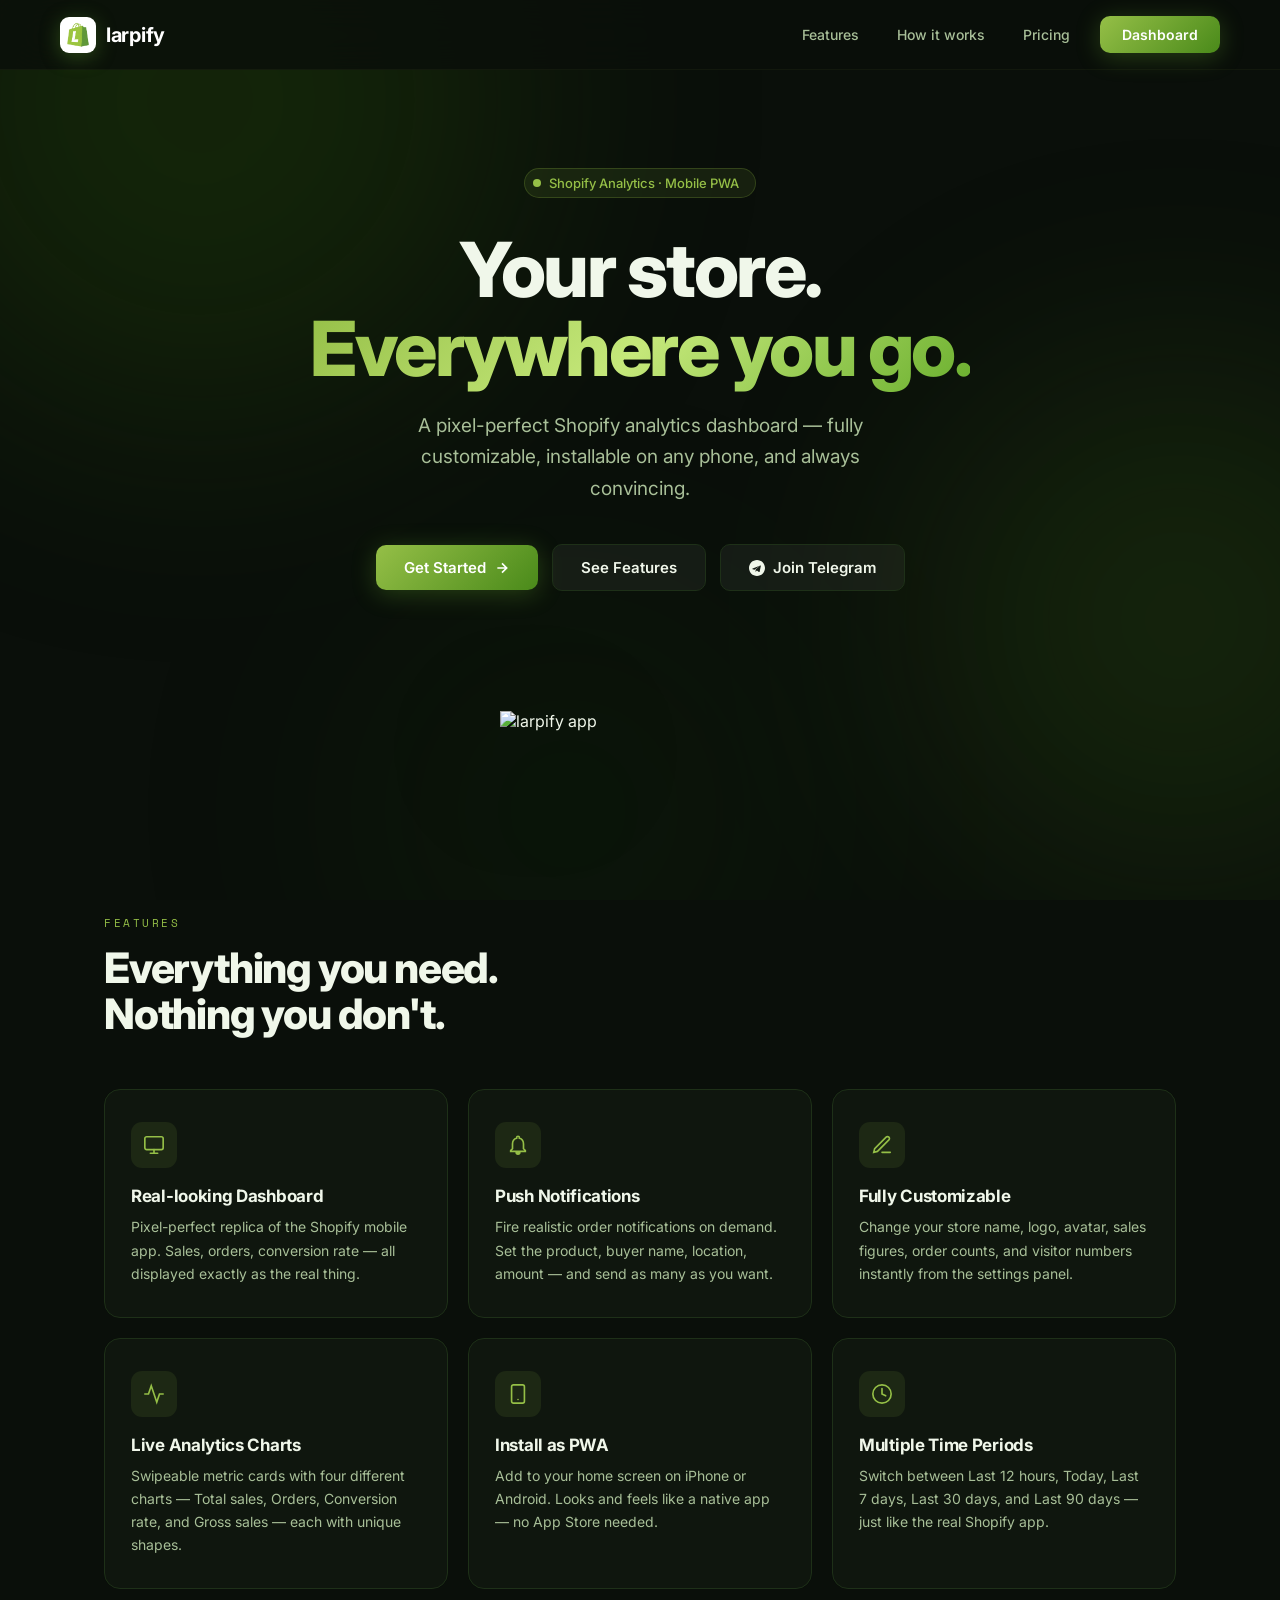
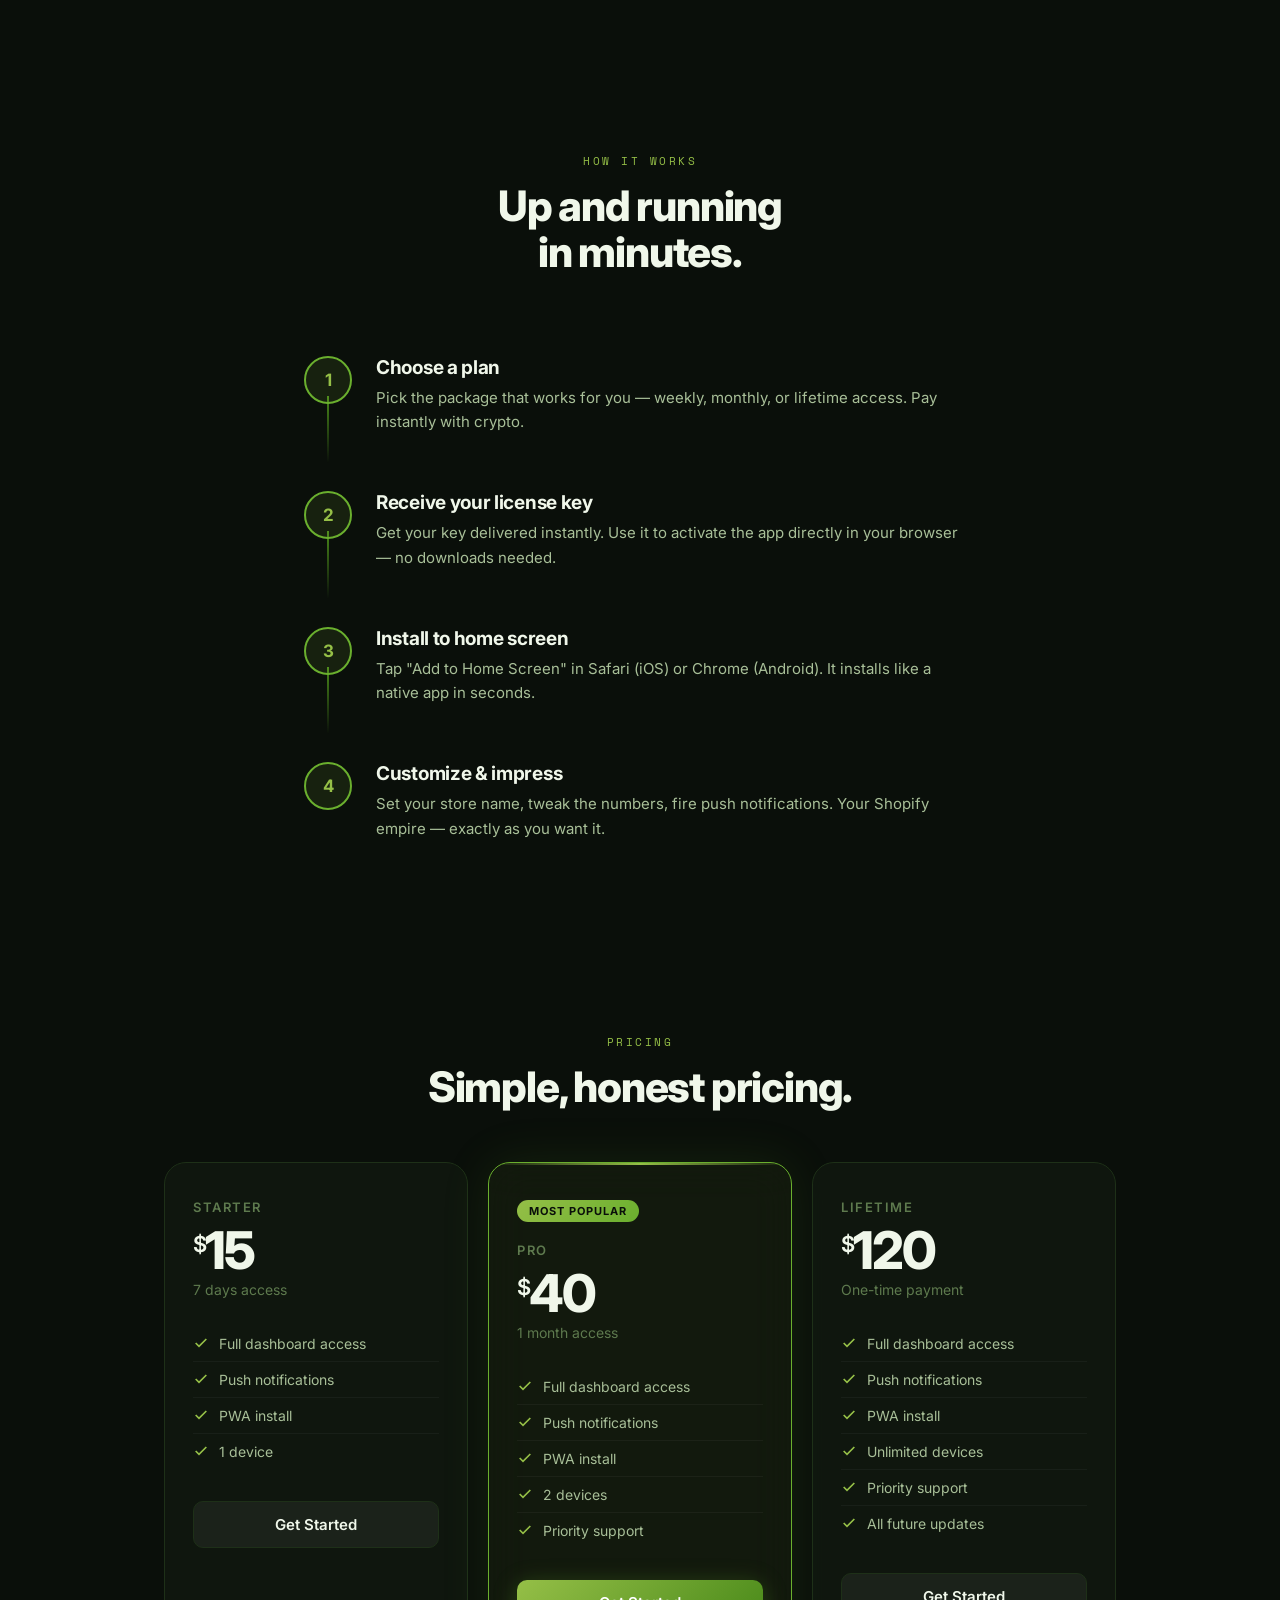
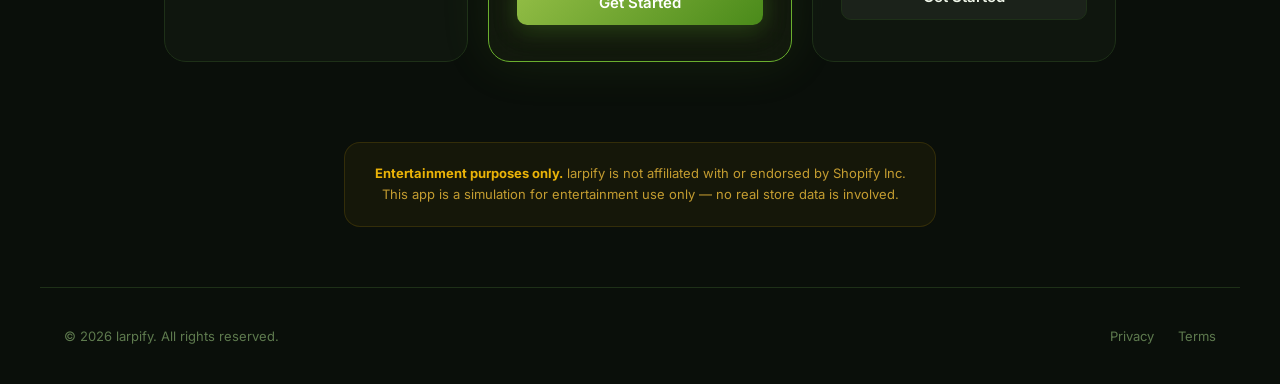
==== commit 84967223: "Update index.html" ====
--- a/index.html
+++ b/index.html
@@ -4,7 +4,7 @@
 <head>
   <meta charset="UTF-8">
   <meta name="viewport" content="width=device-width, initial-scale=1.0, maximum-scale=1.0, user-scalable=no">
-  <title>larpify — Shopify Analytics, Anywhere</title>
+  <title>Larpify & Fakely - Shopify Analytics for Free</title>
   <meta name="description" content="A pixel-perfect Shopify analytics dashboard on your phone. Customizable, convincing, always in your pocket.">
   <meta name="theme-color" content="#0A0F0A">
   <link rel="icon" type="image/png" href="./images/LarpifyLogo.png">
--- a/css/main.css
+++ b/css/main.css
@@ -0,0 +1,567 @@
+@import url('https://fonts.googleapis.com/css2?family=Inter:wght@400;500;600;700;800&family=Space+Mono:wght@400;700&display=swap');
+
+:root {
+  --bg-primary:    #0A0F0A;
+  --bg-secondary:  #0F1510;
+  --bg-card:       rgba(18, 26, 16, 0.75);
+  --bg-card-solid: #121A10;
+  --green-primary: #95BF47;
+  --green-bright:  #6AAF2E;
+  --green-glow:    #4A8A1A;
+  --green-deep:    #2D5E0A;
+  --green-dark:    #1A3D04;
+  --white:         #FFFFFF;
+  --text-primary:  #F0F7EA;
+  --text-secondary:#A8BF98;
+  --text-muted:    #5E7A4E;
+  --border:        #1E3018;
+  --success:       #95BF47;
+  --radius:        16px;
+  --radius-sm:     10px;
+  --radius-xs:     8px;
+}
+
+*, *::before, *::after { margin: 0; padding: 0; box-sizing: border-box; }
+
+html { scroll-behavior: smooth; scrollbar-width: thin; scrollbar-color: var(--green-primary) var(--bg-primary); }
+
+body {
+  font-family: 'Inter', sans-serif;
+  background: var(--bg-primary);
+  color: var(--text-primary);
+  overflow-x: hidden;
+  -webkit-font-smoothing: antialiased;
+}
+
+/* ── Ambient orbs ── */
+.ambient-bg {
+  position: fixed; top: 0; left: 0; width: 100%; height: 100%;
+  pointer-events: none; z-index: 0; overflow: hidden;
+}
+.orb {
+  position: absolute; border-radius: 50%;
+  filter: blur(130px); opacity: 0.28;
+  animation: orbFloat 22s ease-in-out infinite;
+}
+.orb-1 { width: 640px; height: 640px; background: var(--green-deep);   top: -220px; left: -120px; animation-delay: 0s; }
+.orb-2 { width: 520px; height: 520px; background: var(--green-glow);   top: 40%; right: -160px; animation-delay: -8s; opacity: .18; }
+.orb-3 { width: 420px; height: 420px; background: #1a4d0a;             bottom: -120px; left: 28%; animation-delay: -15s; opacity: .14; }
+
+@keyframes orbFloat {
+  0%,100% { transform: translate(0,0) scale(1); }
+  33%      { transform: translate(28px,-18px) scale(1.04); }
+  66%      { transform: translate(-18px,14px) scale(.96); }
+}
+
+/* ── Nav ── */
+nav {
+  position: fixed; top: 0; left: 0; right: 0; z-index: 100;
+  padding: 16px 24px;
+  background: rgba(10,15,10,.82);
+  backdrop-filter: blur(24px);
+  border-bottom: 1px solid rgba(149,191,71,.06);
+  transition: all .3s;
+}
+.nav-inner {
+  max-width: 1160px; margin: 0 auto;
+  display: flex; align-items: center; justify-content: space-between;
+}
+.logo {
+  display: flex; align-items: center; gap: 10px;
+  text-decoration: none; cursor: pointer;
+}
+.logo-icon {
+  width: 36px; height: 36px;
+  background: #fff;
+  border-radius: 9px;
+  display: flex; align-items: center; justify-content: center;
+  box-shadow: 0 4px 20px rgba(106,175,46,.35);
+  overflow: hidden;
+}
+.logo-icon img {
+  width: 100%; height: 100%; object-fit: contain;
+}
+.logo-text {
+  font-weight: 700; font-size: 20px;
+  color: var(--white); letter-spacing: -.3px;
+}
+.logo-text span { color: var(--white); }
+.nav-links { display: flex; align-items: center; gap: 6px; }
+.nav-links a:not(.btn) {
+  color: var(--text-secondary); text-decoration: none;
+  font-size: 14px; font-weight: 500;
+  padding: 8px 16px; border-radius: var(--radius-xs);
+  transition: all .2s;
+}
+.nav-links a:hover { color: var(--white); background: rgba(255,255,255,.05); }
+
+/* ── Buttons ── */
+.btn {
+  display: inline-flex; align-items: center; gap: 8px;
+  padding: 10px 22px; border-radius: var(--radius-sm);
+  font-family: inherit; font-size: 14px; font-weight: 600;
+  border: none; cursor: pointer; transition: all .25s; text-decoration: none;
+}
+.btn-primary {
+  background: linear-gradient(135deg, var(--green-primary), var(--green-glow));
+  color: #fff;
+  box-shadow: 0 4px 24px rgba(106,175,46,.3);
+}
+.btn-primary:hover { transform: translateY(-1px); box-shadow: 0 6px 32px rgba(106,175,46,.45); }
+.btn-ghost {
+  background: rgba(255,255,255,.05);
+  color: var(--text-primary);
+  border: 1px solid var(--border);
+}
+.btn-ghost:hover { background: rgba(255,255,255,.08); border-color: var(--green-primary); }
+
+/* ── Mobile menu ── */
+.mobile-toggle {
+  display: none; background: none; border: none;
+  color: var(--text-primary); cursor: pointer; padding: 8px;
+}
+.mobile-menu {
+  display: none; position: fixed; inset: 0;
+  background: rgba(10,15,10,.96); backdrop-filter: blur(24px);
+  z-index: 99; flex-direction: column; align-items: center; justify-content: center; gap: 8px;
+}
+.mobile-menu.open { display: flex; }
+.mobile-menu a {
+  color: var(--text-primary); text-decoration: none;
+  font-size: 20px; font-weight: 500; padding: 16px 40px;
+  border-radius: var(--radius-xs); transition: all .2s;
+}
+.mobile-menu a:hover { background: rgba(255,255,255,.05); }
+.mobile-close {
+  position: absolute; top: 20px; right: 24px;
+  background: none; border: none; color: var(--text-primary); cursor: pointer; padding: 8px;
+}
+
+/* ── Hero ── */
+.hero {
+  position: relative; z-index: 1;
+  padding: 168px 24px 100px; text-align: center;
+}
+.hero-badge {
+  display: inline-flex; align-items: center; gap: 8px;
+  padding: 6px 16px 6px 8px;
+  background: rgba(149,191,71,.1); border: 1px solid rgba(149,191,71,.22);
+  border-radius: 100px; font-size: 13px; color: var(--green-primary);
+  font-weight: 500; margin-bottom: 32px;
+  animation: fadeUp .8s ease;
+}
+.hero-badge .dot {
+  width: 8px; height: 8px;
+  background: var(--green-primary); border-radius: 50%;
+  animation: pulse 2s infinite;
+}
+@keyframes pulse { 0%,100% { opacity:1; } 50% { opacity:.35; } }
+
+.hero h1 {
+  font-size: clamp(40px, 6.5vw, 76px);
+  font-weight: 800; line-height: 1.04; letter-spacing: -2.5px;
+  margin-bottom: 22px;
+  animation: fadeUp .8s ease .1s both;
+}
+.hero h1 .gradient {
+  background: linear-gradient(135deg, var(--green-primary), #c5e87a, var(--green-bright));
+  -webkit-background-clip: text; background-clip: text; -webkit-text-fill-color: transparent;
+}
+.hero p {
+  font-size: clamp(16px, 2vw, 19px); color: var(--text-secondary);
+  max-width: 540px; margin: 0 auto 40px; line-height: 1.65;
+  animation: fadeUp .8s ease .2s both;
+}
+.hero-actions {
+  display: flex; align-items: center; justify-content: center;
+  gap: 14px; flex-wrap: wrap;
+  animation: fadeUp .8s ease .3s both;
+}
+.hero-actions .btn { padding: 13px 28px; font-size: 15px; }
+
+@keyframes fadeUp {
+  from { opacity: 0; transform: translateY(20px); }
+  to   { opacity: 1; transform: translateY(0); }
+}
+
+/* ── Phone mockup ── */
+.phone-section {
+  position: relative; z-index: 1;
+  padding: 20px 24px 100px;
+  display: flex; justify-content: center;
+}
+.phone-wrap {
+  animation: phoneFloat 6s ease-in-out infinite;
+}
+.phone-img {
+  width: 280px;
+  height: auto;
+  display: block;
+  filter: drop-shadow(0 30px 60px rgba(0,0,0,0.5));
+}
+
+.phone-frame {
+  width: 260px; background: #111; border-radius: 40px;
+  padding: 14px;
+  border: 1px solid rgba(149,191,71,.15);
+  box-shadow: 0 40px 100px rgba(0,0,0,.5), 0 0 60px rgba(149,191,71,.08);
+}
+.phone-screen {
+  background: #000; border-radius: 30px; overflow: hidden;
+  aspect-ratio: 9/19;
+  display: flex; flex-direction: column;
+}
+.phone-header {
+  background: #000; padding: 14px 16px 10px;
+  display: flex; align-items: center; justify-content: space-between;
+}
+.phone-logo-tile {
+  width: 28px; height: 28px;
+  background: linear-gradient(135deg, var(--green-primary), var(--green-glow));
+  border-radius: 7px; display: flex; align-items: center; justify-content: center;
+  font-size: 10px; font-weight: 700; color: #000;
+}
+.phone-store-name { color: #fff; font-size: 13px; font-weight: 700; margin-left: 8px; flex: 1; }
+.phone-avatar {
+  width: 28px; height: 28px; background: #9b59b6; border-radius: 50%;
+  display: flex; align-items: center; justify-content: center;
+  font-size: 10px; font-weight: 700; color: #fff;
+}
+.phone-content { background: #fff; flex: 1; border-radius: 16px 16px 0 0; padding: 12px; }
+.phone-filter-row {
+  display: flex; gap: 6px; margin-bottom: 10px;
+}
+.phone-chip {
+  background: #ebebeb; border-radius: 7px; padding: 4px 9px;
+  font-size: 10px; font-weight: 600; color: #111;
+}
+.phone-chip.live { display: flex; align-items: center; gap: 4px; }
+.phone-chip .ldot { width: 6px; height: 6px; background: #22c55e; border-radius: 50%; }
+.phone-stat-main { margin-bottom: 4px; }
+.phone-stat-main .label { font-size: 9px; color: #9ca3af; font-weight: 600; }
+.phone-stat-main .value { font-size: 20px; font-weight: 800; color: #111; letter-spacing: -1px; line-height: 1.1; }
+.phone-stat-row { display: flex; gap: 0; margin-bottom: 8px; }
+.phone-stat-col { flex: 1; }
+.phone-stat-col .slabel { font-size: 8px; color: #9ca3af; font-weight: 600; }
+.phone-stat-col .sval { font-size: 11px; font-weight: 700; color: #9ca3af; }
+.phone-chart {
+  background: #f9f9f9; border-radius: 8px; height: 60px; overflow: hidden;
+}
+.phone-chart svg { width: 100%; height: 100%; }
+
+@keyframes phoneFloat { 0%,100% { transform: translateY(0); } 50% { transform: translateY(-14px); } }
+
+/* ── Section shared ── */
+.section-label {
+  display: inline-block; font-family: 'Space Mono', monospace;
+  font-size: 11px; text-transform: uppercase; letter-spacing: 2.5px;
+  color: var(--green-primary); margin-bottom: 14px;
+}
+.section-title {
+  font-size: clamp(28px, 4vw, 42px); font-weight: 800;
+  letter-spacing: -1.2px; margin-bottom: 52px; line-height: 1.1;
+}
+
+/* ── Features ── */
+.features {
+  position: relative; z-index: 1;
+  padding: 80px 24px; max-width: 1120px; margin: 0 auto;
+}
+.features-grid { display: grid; grid-template-columns: repeat(3,1fr); gap: 20px; }
+.feature-card {
+  background: var(--bg-card); border: 1px solid var(--border);
+  border-radius: var(--radius); padding: 32px 26px;
+  backdrop-filter: blur(14px); transition: all .3s;
+}
+.feature-card:hover {
+  border-color: rgba(149,191,71,.28); transform: translateY(-4px);
+  box-shadow: 0 20px 60px rgba(0,0,0,.3);
+}
+.feature-icon {
+  width: 46px; height: 46px; border-radius: 11px;
+  background: rgba(149,191,71,.1);
+  display: flex; align-items: center; justify-content: center;
+  margin-bottom: 18px;
+}
+.feature-icon svg { width: 22px; height: 22px; color: var(--green-primary); }
+.feature-card h3 { font-size: 17px; font-weight: 700; margin-bottom: 9px; letter-spacing: -.3px; }
+.feature-card p { font-size: 14px; color: var(--text-secondary); line-height: 1.65; }
+
+/* ── How it works ── */
+.how-it-works {
+  position: relative; z-index: 1;
+  padding: 80px 24px; max-width: 720px; margin: 0 auto;
+}
+.steps { display: flex; flex-direction: column; gap: 0; }
+.step { display: flex; gap: 24px; padding: 28px 0; position: relative; }
+.step:not(:last-child)::after {
+  content: ''; position: absolute; left: 23px; top: 68px; bottom: 0;
+  width: 2px; background: linear-gradient(to bottom, var(--green-glow), transparent);
+}
+.step-num {
+  width: 48px; height: 48px; border-radius: 50%;
+  background: rgba(149,191,71,.1); border: 2px solid var(--green-bright);
+  display: flex; align-items: center; justify-content: center;
+  font-weight: 700; font-size: 17px; color: var(--green-primary);
+  flex-shrink: 0; position: relative; z-index: 2;
+}
+.step-content h3 { font-size: 19px; font-weight: 700; margin-bottom: 7px; letter-spacing: -.3px; }
+.step-content p { font-size: 15px; color: var(--text-secondary); line-height: 1.65; }
+
+/* ── Pricing ── */
+.pricing {
+  position: relative; z-index: 1;
+  padding: 80px 24px; max-width: 1000px; margin: 0 auto; text-align: center;
+}
+.pricing-grid { display: grid; grid-template-columns: repeat(3, 1fr); gap: 20px; margin-top: 8px; }
+.pricing-card {
+  background: var(--bg-card); border: 1px solid var(--border);
+  border-radius: 22px; padding: 36px 28px;
+  backdrop-filter: blur(20px); position: relative; overflow: hidden;
+  text-align: left; transition: all .3s;
+}
+.pricing-card::before {
+  content: ''; position: absolute; top: 0; left: 0; right: 0; height: 2px;
+  background: linear-gradient(90deg, transparent, var(--green-primary), transparent);
+  opacity: 0; transition: opacity .3s;
+}
+.pricing-card:hover { border-color: rgba(149,191,71,.25); }
+.pricing-card:hover::before { opacity: 1; }
+.pricing-card.popular {
+  border-color: var(--green-bright);
+  background: rgba(149,191,71,.06);
+  box-shadow: 0 0 50px rgba(106,175,46,.12);
+}
+.pricing-card.popular::before { opacity: 1; }
+.popular-tag {
+  display: inline-block; background: linear-gradient(135deg, var(--green-primary), var(--green-bright));
+  color: #0A0F0A; font-size: 11px; font-weight: 700; text-transform: uppercase;
+  letter-spacing: 1px; padding: 4px 12px; border-radius: 100px; margin-bottom: 20px;
+}
+.plan-name { font-size: 13px; font-weight: 600; color: var(--text-muted); text-transform: uppercase; letter-spacing: 1.5px; margin-bottom: 10px; }
+.plan-price { font-size: 52px; font-weight: 800; letter-spacing: -2px; line-height: 1; margin-bottom: 4px; }
+.plan-price span { font-size: 22px; font-weight: 600; vertical-align: top; margin-top: 8px; display: inline-block; }
+.plan-period { font-size: 14px; color: var(--text-muted); margin-bottom: 28px; }
+.plan-features { list-style: none; margin-bottom: 32px; }
+.plan-features li {
+  display: flex; align-items: center; gap: 10px;
+  padding: 9px 0; font-size: 14px; color: var(--text-secondary);
+  border-bottom: 1px solid rgba(255,255,255,.04);
+}
+.plan-features li:last-child { border: none; }
+.plan-features li svg { width: 16px; height: 16px; color: var(--green-primary); flex-shrink: 0; }
+.pricing-card .btn { width: 100%; justify-content: center; padding: 13px; font-size: 15px; }
+
+/* ── Disclaimer ── */
+.disclaimer {
+  position: relative; z-index: 1;
+  max-width: 640px; margin: 0 auto; padding: 0 24px 60px;
+}
+.disclaimer-box {
+  background: rgba(234,179,8,.05); border: 1px solid rgba(234,179,8,.14);
+  border-radius: var(--radius); padding: 20px 24px; text-align: center;
+}
+.disclaimer-box p { font-size: 13px; color: #c49d30; line-height: 1.65; }
+.disclaimer-box strong { color: #eab308; }
+
+/* ── Footer ── */
+footer {
+  position: relative; z-index: 1;
+  border-top: 1px solid var(--border);
+  padding: 40px 24px; max-width: 1200px; margin: 0 auto;
+}
+.footer-inner {
+  display: flex; align-items: center; justify-content: space-between;
+  flex-wrap: wrap; gap: 20px;
+}
+.footer-copy { font-size: 13px; color: var(--text-muted); }
+.footer-links { display: flex; align-items: center; gap: 24px; }
+.footer-links a {
+  color: var(--text-muted); text-decoration: none; font-size: 13px; transition: color .2s;
+}
+.footer-links a:hover { color: var(--green-primary); }
+
+/* ── Payment Modal ── */
+.pay-overlay {
+  position: fixed; inset: 0; z-index: 1000;
+  background: rgba(0,0,0,0.75);
+  backdrop-filter: blur(6px);
+  display: flex; align-items: center; justify-content: center;
+  opacity: 0; pointer-events: none;
+  transition: opacity .25s;
+  padding: 16px;
+}
+.pay-overlay.open { opacity: 1; pointer-events: all; }
+
+.pay-modal {
+  background: #12131a;
+  border: 1px solid rgba(255,255,255,0.08);
+  border-radius: 20px;
+  padding: 28px 24px 24px;
+  width: 100%; max-width: 480px;
+  max-height: 90vh; overflow-y: auto;
+  position: relative;
+  transform: translateY(20px);
+  transition: transform .25s;
+}
+.pay-overlay.open .pay-modal { transform: translateY(0); }
+
+.pay-close {
+  position: absolute; top: 18px; right: 18px;
+  background: rgba(255,255,255,0.06); border: none; border-radius: 50%;
+  width: 32px; height: 32px; cursor: pointer; color: #fff;
+  display: flex; align-items: center; justify-content: center;
+}
+.pay-close:hover { background: rgba(255,255,255,0.12); }
+
+.pay-plan-header {
+  display: flex; justify-content: space-between; align-items: flex-start;
+  margin-bottom: 6px;
+}
+.pay-plan-name { font-size: 22px; font-weight: 700; color: #fff; }
+.pay-plan-period { font-size: 13px; color: rgba(255,255,255,0.4); margin-top: 2px; }
+.pay-plan-price { font-size: 22px; font-weight: 700; color: #fff; }
+
+.pay-order-id { font-size: 11px; color: rgba(255,255,255,0.3); letter-spacing: 0.04em; margin-bottom: 10px; font-family: monospace; }
+
+.pay-status-badge {
+  display: inline-flex; align-items: center; gap: 6px;
+  background: rgba(255,255,255,0.06); border-radius: 20px;
+  padding: 5px 12px; font-size: 11px; letter-spacing: 0.08em;
+  color: rgba(255,255,255,0.55); font-weight: 600; margin: 10px 0 24px;
+}
+.pay-status-dot { width: 7px; height: 7px; border-radius: 50%; background: #a78bfa; flex-shrink: 0; }
+
+.pay-label {
+  font-size: 11px; letter-spacing: 0.1em; color: rgba(255,255,255,0.35);
+  font-weight: 600; margin-bottom: 12px; margin-top: 20px;
+}
+
+.pay-crypto-grid {
+  display: grid; grid-template-columns: 1fr 1fr;
+  gap: 8px; margin-bottom: 20px;
+}
+.crypto-btn {
+  display: flex; align-items: center; gap: 8px;
+  background: rgba(255,255,255,0.05);
+  border: 1.5px solid rgba(255,255,255,0.08);
+  border-radius: 10px; padding: 10px 14px;
+  color: #fff; font-size: 13px; font-weight: 500;
+  cursor: pointer; transition: border-color .15s, background .15s;
+  font-family: inherit;
+}
+.crypto-btn img { width: 22px; height: 22px; border-radius: 50%; }
+.crypto-btn:hover { border-color: rgba(255,255,255,0.2); background: rgba(255,255,255,0.08); }
+.crypto-btn.selected { border-color: #95BF47; background: rgba(149,191,71,0.1); }
+
+.pay-discount-row { display: flex; gap: 8px; margin-bottom: 14px; }
+.pay-discount-input {
+  flex: 1; background: rgba(255,255,255,0.05);
+  border: 1.5px solid rgba(255,255,255,0.1);
+  border-radius: 10px; padding: 10px 14px;
+  color: #fff; font-size: 14px; font-family: inherit;
+  outline: none; transition: border-color .2s;
+}
+.pay-discount-input::placeholder { color: rgba(255,255,255,0.25); }
+.pay-discount-input:focus { border-color: rgba(255,255,255,0.25); }
+.pay-discount-apply {
+  background: rgba(255,255,255,0.08); border: 1.5px solid rgba(255,255,255,0.1);
+  border-radius: 10px; padding: 10px 16px;
+  color: #fff; font-size: 14px; font-weight: 600;
+  cursor: pointer; font-family: inherit;
+}
+.pay-discount-apply:hover { background: rgba(255,255,255,0.13); }
+
+.pay-select-btn {
+  width: 100%; background: #7c3aed;
+  border: none; border-radius: 12px; padding: 15px;
+  color: #fff; font-size: 16px; font-weight: 700;
+  cursor: pointer; font-family: inherit;
+  transition: background .2s;
+}
+.pay-select-btn:hover { background: #6d28d9; }
+
+.pay-help {
+  text-align: center; font-size: 12px; color: rgba(255,255,255,0.3);
+  margin-top: 16px; line-height: 1.6;
+}
+.pay-help a { color: rgba(255,255,255,0.55); }
+
+/* Step 2 */
+.pay-send-label {
+  font-size: 11px; letter-spacing: 0.12em; color: rgba(255,255,255,0.3);
+  font-weight: 600; text-align: center; margin-top: 6px;
+}
+.pay-amount {
+  font-size: 32px; font-weight: 800; color: #fff; text-align: center;
+  letter-spacing: -0.01em; margin: 8px 0 4px;
+  font-family: 'Space Mono', monospace;
+}
+.pay-amount-sub {
+  font-size: 12px; color: rgba(255,255,255,0.3); text-align: center; margin-bottom: 20px;
+}
+.pay-qr-wrap {
+  display: flex; justify-content: center; margin-bottom: 10px;
+  cursor: pointer;
+}
+.pay-qr-wrap img, .pay-qr-wrap canvas {
+  border-radius: 12px; border: 6px solid #fff;
+}
+.pay-qr-tap { font-size: 12px; color: rgba(255,255,255,0.3); text-align: center; margin-bottom: 14px; }
+.pay-addr-box {
+  background: rgba(255,255,255,0.06); border-radius: 10px; padding: 12px 14px;
+  font-size: 12px; color: rgba(255,255,255,0.6); font-family: monospace;
+  word-break: break-all; cursor: pointer; transition: background .15s;
+  text-align: center;
+}
+.pay-addr-box:hover { background: rgba(255,255,255,0.1); }
+.pay-copied {
+  text-align: center; font-size: 12px; color: #95BF47;
+  margin-top: 6px; opacity: 0; transition: opacity .3s;
+}
+.pay-back-btn {
+  background: none; border: none; color: rgba(255,255,255,0.35);
+  font-size: 13px; cursor: pointer; margin-top: 14px;
+  display: block; width: 100%; text-align: center; font-family: inherit;
+}
+.pay-back-btn:hover { color: rgba(255,255,255,0.6); }
+
+/* Step 3 */
+.pay-success-icon {
+  width: 64px; height: 64px; border-radius: 50%;
+  background: rgba(149,191,71,0.12); border: 2px solid rgba(149,191,71,0.3);
+  display: flex; align-items: center; justify-content: center;
+  margin: 8px auto 16px;
+}
+.pay-success-title { font-size: 22px; font-weight: 800; color: #fff; text-align: center; margin-bottom: 6px; }
+.pay-success-sub { font-size: 13px; color: rgba(255,255,255,0.4); text-align: center; margin-bottom: 14px; }
+.pay-key-box {
+  background: rgba(149,191,71,0.07); border: 1.5px solid rgba(149,191,71,0.25);
+  border-radius: 12px; padding: 16px;
+  font-size: 17px; font-weight: 700; color: #95BF47;
+  font-family: 'Space Mono', monospace; letter-spacing: 0.08em;
+  text-align: center; cursor: pointer; margin-bottom: 6px;
+  word-break: break-all;
+}
+.pay-key-box:hover { background: rgba(149,191,71,0.12); }
+
+@keyframes shake {
+  0%,100% { transform: translateX(0); }
+  20%      { transform: translateX(-6px); }
+  40%      { transform: translateX(6px); }
+  60%      { transform: translateX(-4px); }
+  80%      { transform: translateX(4px); }
+}
+
+/* ── Responsive ── */
+@media (max-width: 900px) {
+  .features-grid { grid-template-columns: repeat(2,1fr); }
+  .pricing-grid  { grid-template-columns: 1fr; max-width: 400px; margin: 8px auto 0; }
+}
+@media (max-width: 660px) {
+  .nav-links    { display: none; }
+  .mobile-toggle { display: block; }
+  .features-grid { grid-template-columns: 1fr; }
+  .hero          { padding: 140px 20px 60px; }
+  .footer-inner  { flex-direction: column; text-align: center; }
+}
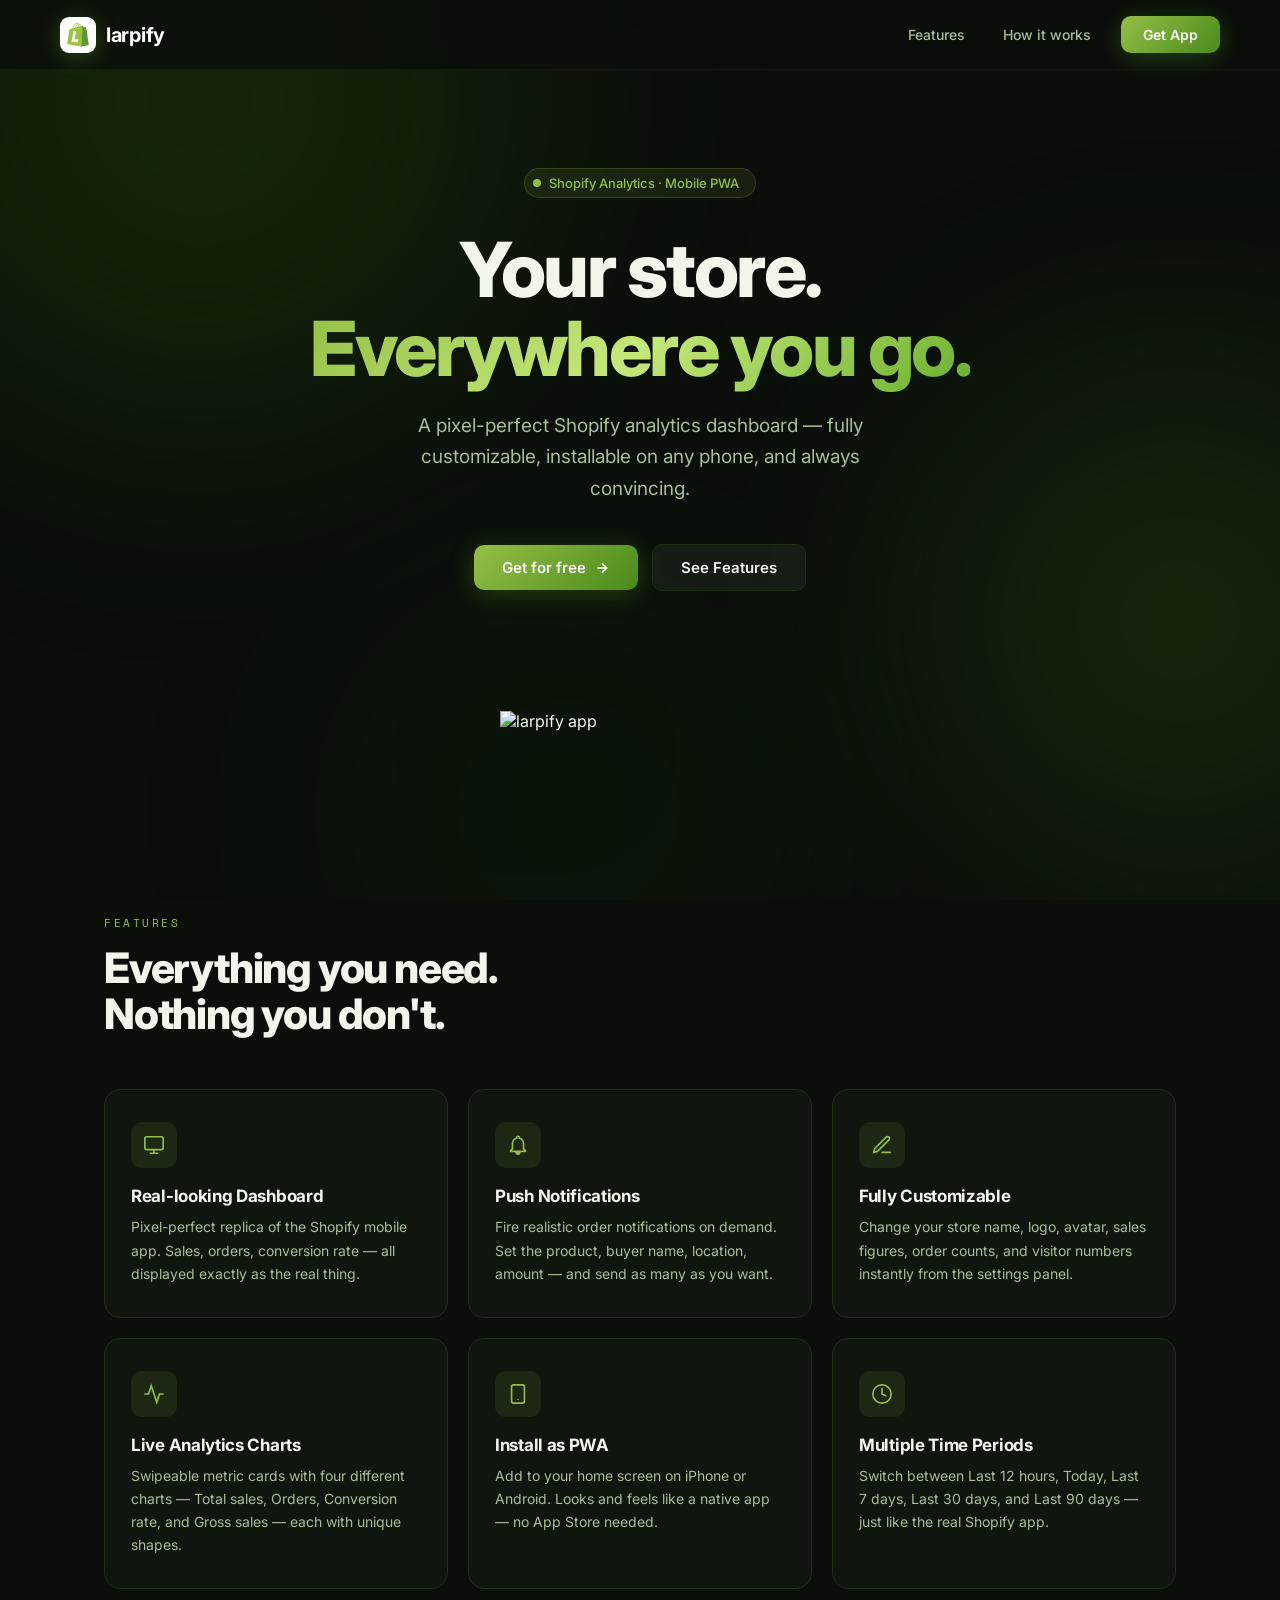
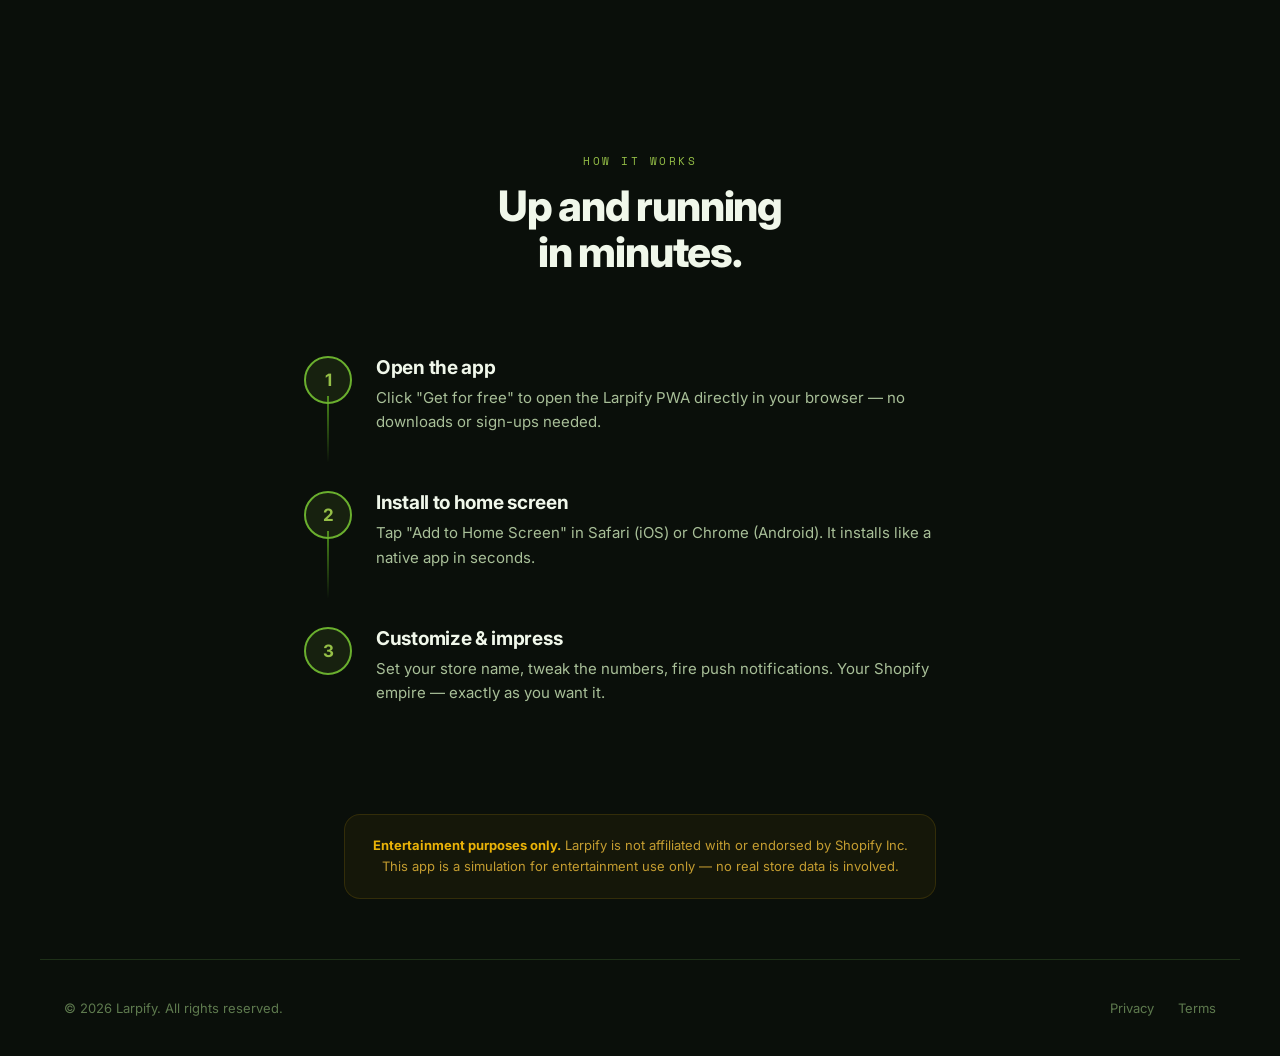
==== commit 5dd36b71: "Update index.html" ====
--- a/index.html
+++ b/index.html
@@ -1,10 +1,9 @@
-
 <!DOCTYPE html>
 <html lang="en">
 <head>
   <meta charset="UTF-8">
   <meta name="viewport" content="width=device-width, initial-scale=1.0, maximum-scale=1.0, user-scalable=no">
-  <title>Larpify & Fakely - Shopify Analytics for Free</title>
+  <title>Larpify & FakelyPro — Shopify Analytics for Free</title>
   <meta name="description" content="A pixel-perfect Shopify analytics dashboard on your phone. Customizable, convincing, always in your pocket.">
   <meta name="theme-color" content="#0A0F0A">
   <link rel="icon" type="image/png" href="./images/LarpifyLogo.png">
@@ -26,8 +25,7 @@
   </button>
   <a href="#features">Features</a>
   <a href="#how">How it works</a>
-  <a href="#pricing">Pricing</a>
-  <a href="/activate.html" class="btn btn-primary" style="margin-top:12px;">Dashboard</a>
+  <a href="/store.html" class="btn btn-primary" style="margin-top:12px;">Get App</a>
 </div>
 
 <!-- Nav -->
@@ -35,15 +33,14 @@
   <div class="nav-inner">
     <a class="logo" href="/">
       <div class="logo-icon">
-        <img src="/images/LarpifyLogo.png">
+        <img src="./images/LarpifyLogo.png">
       </div>
       <div class="logo-text">larpi<span>fy</span></div>
     </a>
     <div class="nav-links">
       <a href="#features">Features</a>
       <a href="#how">How it works</a>
-      <a href="#pricing">Pricing</a>
-      <a href="/activate.html" class="btn btn-primary" style="margin-left:8px;">Dashboard</a>
+      <a href="/store.html" class="btn btn-primary" style="margin-left:8px;">Get App</a>
     </div>
     <button class="mobile-toggle" onclick="toggleMobileMenu()">
       <svg width="24" height="24" fill="none" stroke="currentColor" stroke-width="2"><path d="M3 12h18M3 6h18M3 18h18"/></svg>
@@ -59,15 +56,11 @@
   <h1>Your store.<br><span class="gradient">Everywhere you go.</span></h1>
   <p>A pixel-perfect Shopify analytics dashboard — fully customizable, installable on any phone, and always convincing.</p>
   <div class="hero-actions">
-    <a href="#pricing" class="btn btn-primary">
-      Get Started
+    <a href="/store.html" class="btn btn-primary">
+      Get for free
       <svg width="16" height="16" fill="none" stroke="currentColor" stroke-width="2.5" viewBox="0 0 24 24"><path d="M5 12h14M12 5l7 7-7 7"/></svg>
     </a>
     <a href="#features" class="btn btn-ghost">See Features</a>
-    <a href="https://t.me/larpifyyy" target="_blank" class="btn btn-ghost">
-      <svg width="16" height="16" viewBox="0 0 24 24" fill="currentColor"><path d="M12 0C5.373 0 0 5.373 0 12s5.373 12 12 12 12-5.373 12-12S18.627 0 12 0zm5.894 8.221-1.97 9.28c-.145.658-.537.818-1.084.508l-3-2.21-1.447 1.394c-.16.16-.295.295-.605.295l.213-3.053 5.56-5.023c.242-.213-.054-.333-.373-.12L8.32 14.617l-2.96-.924c-.643-.204-.657-.643.136-.953l11.57-4.461c.537-.194 1.006.131.828.942z"/></svg>
-      Join Telegram
-    </a>
   </div>
 </section>
 
@@ -145,26 +138,19 @@
     <div class="step">
       <div class="step-num">1</div>
       <div class="step-content">
-        <h3>Choose a plan</h3>
-        <p>Pick the package that works for you — weekly, monthly, or lifetime access. Pay instantly with crypto.</p>
+        <h3>Open the app</h3>
+        <p>Click "Get for free" to open the Larpify PWA directly in your browser — no downloads or sign-ups needed.</p>
       </div>
     </div>
     <div class="step">
       <div class="step-num">2</div>
-      <div class="step-content">
-        <h3>Receive your license key</h3>
-        <p>Get your key delivered instantly. Use it to activate the app directly in your browser — no downloads needed.</p>
-      </div>
-    </div>
-    <div class="step">
-      <div class="step-num">3</div>
       <div class="step-content">
         <h3>Install to home screen</h3>
         <p>Tap "Add to Home Screen" in Safari (iOS) or Chrome (Android). It installs like a native app in seconds.</p>
       </div>
     </div>
     <div class="step">
-      <div class="step-num">4</div>
+      <div class="step-num">3</div>
       <div class="step-content">
         <h3>Customize & impress</h3>
         <p>Set your store name, tweak the numbers, fire push notifications. Your Shopify empire — exactly as you want it.</p>
@@ -173,69 +159,17 @@
   </div>
 </section>
 
-<!-- Pricing -->
-<section class="pricing" id="pricing">
-  <div class="section-label">Pricing</div>
-  <div class="section-title">Simple, honest pricing.</div>
-  <div class="pricing-grid">
-
-    <div class="pricing-card">
-      <div class="plan-name">Starter</div>
-      <div class="plan-price"><span>$</span>15</div>
-      <div class="plan-period">7 days access</div>
-      <ul class="plan-features">
-        <li><svg fill="none" stroke="currentColor" stroke-width="2.5" viewBox="0 0 24 24"><path d="M20 6L9 17l-5-5"/></svg> Full dashboard access</li>
-        <li><svg fill="none" stroke="currentColor" stroke-width="2.5" viewBox="0 0 24 24"><path d="M20 6L9 17l-5-5"/></svg> Push notifications</li>
-        <li><svg fill="none" stroke="currentColor" stroke-width="2.5" viewBox="0 0 24 24"><path d="M20 6L9 17l-5-5"/></svg> PWA install</li>
-        <li><svg fill="none" stroke="currentColor" stroke-width="2.5" viewBox="0 0 24 24"><path d="M20 6L9 17l-5-5"/></svg> 1 device</li>
-      </ul>
-      <button class="btn btn-ghost" onclick="openPayment('Starter', 15, '7 days')">Get Started</button>
-    </div>
-
-    <div class="pricing-card popular">
-      <div class="popular-tag">Most Popular</div>
-      <div class="plan-name">Pro</div>
-      <div class="plan-price"><span>$</span>40</div>
-      <div class="plan-period">1 month access</div>
-      <ul class="plan-features">
-        <li><svg fill="none" stroke="currentColor" stroke-width="2.5" viewBox="0 0 24 24"><path d="M20 6L9 17l-5-5"/></svg> Full dashboard access</li>
-        <li><svg fill="none" stroke="currentColor" stroke-width="2.5" viewBox="0 0 24 24"><path d="M20 6L9 17l-5-5"/></svg> Push notifications</li>
-        <li><svg fill="none" stroke="currentColor" stroke-width="2.5" viewBox="0 0 24 24"><path d="M20 6L9 17l-5-5"/></svg> PWA install</li>
-        <li><svg fill="none" stroke="currentColor" stroke-width="2.5" viewBox="0 0 24 24"><path d="M20 6L9 17l-5-5"/></svg> 2 devices</li>
-        <li><svg fill="none" stroke="currentColor" stroke-width="2.5" viewBox="0 0 24 24"><path d="M20 6L9 17l-5-5"/></svg> Priority support</li>
-      </ul>
-      <button class="btn btn-primary" onclick="openPayment('Pro', 40, '1 month')">Get Started</button>
-    </div>
-
-    <div class="pricing-card">
-      <div class="plan-name">Lifetime</div>
-      <div class="plan-price"><span>$</span>120</div>
-      <div class="plan-period">One-time payment</div>
-      <ul class="plan-features">
-        <li><svg fill="none" stroke="currentColor" stroke-width="2.5" viewBox="0 0 24 24"><path d="M20 6L9 17l-5-5"/></svg> Full dashboard access</li>
-        <li><svg fill="none" stroke="currentColor" stroke-width="2.5" viewBox="0 0 24 24"><path d="M20 6L9 17l-5-5"/></svg> Push notifications</li>
-        <li><svg fill="none" stroke="currentColor" stroke-width="2.5" viewBox="0 0 24 24"><path d="M20 6L9 17l-5-5"/></svg> PWA install</li>
-        <li><svg fill="none" stroke="currentColor" stroke-width="2.5" viewBox="0 0 24 24"><path d="M20 6L9 17l-5-5"/></svg> Unlimited devices</li>
-        <li><svg fill="none" stroke="currentColor" stroke-width="2.5" viewBox="0 0 24 24"><path d="M20 6L9 17l-5-5"/></svg> Priority support</li>
-        <li><svg fill="none" stroke="currentColor" stroke-width="2.5" viewBox="0 0 24 24"><path d="M20 6L9 17l-5-5"/></svg> All future updates</li>
-      </ul>
-      <button class="btn btn-ghost" onclick="openPayment('Lifetime', 120, 'Lifetime')">Get Started</button>
-    </div>
-
-  </div>
-</section>
-
 <!-- Disclaimer -->
 <div class="disclaimer">
   <div class="disclaimer-box">
-    <p><strong>Entertainment purposes only.</strong> larpify is not affiliated with or endorsed by Shopify Inc. This app is a simulation for entertainment use only — no real store data is involved.</p>
+    <p><strong>Entertainment purposes only.</strong> Larpify is not affiliated with or endorsed by Shopify Inc. This app is a simulation for entertainment use only — no real store data is involved.</p>
   </div>
 </div>
 
 <!-- Footer -->
 <footer>
   <div class="footer-inner">
-    <div class="footer-copy">&copy; 2026 larpify. All rights reserved.</div>
+    <div class="footer-copy">&copy; 2026 Larpify. All rights reserved.</div>
     <div class="footer-links">
       <a href="#">Privacy</a>
       <a href="#">Terms</a>
@@ -243,98 +177,6 @@
   </div>
 </footer>
 
-<!-- Payment Modal -->
-<div class="pay-overlay" id="payOverlay" onclick="closePayment(event)">
-  <div class="pay-modal" id="payModal">
-
-    <!-- Step 1: pick crypto -->
-    <div class="pay-step" id="payStep1">
-      <button class="pay-close" onclick="closePaymentModal()">
-        <svg width="20" height="20" fill="none" stroke="currentColor" stroke-width="2"><path d="M18 6L6 18M6 6l12 12"/></svg>
-      </button>
-      <div class="pay-plan-header">
-        <div>
-          <div class="pay-plan-name" id="ps1Name"></div>
-          <div class="pay-plan-period" id="ps1Period"></div>
-        </div>
-        <div class="pay-plan-price" id="ps1Price"></div>
-      </div>
-
-      <div class="pay-label">PAY WITH</div>
-      <div class="pay-crypto-grid" id="cryptoGrid">
-        <button class="crypto-btn" data-coin="sol" onclick="selectCrypto(this)">
-          <img src="https://assets.coingecko.com/coins/images/4128/small/solana.png" alt="SOL"> Solana
-        </button>
-        <button class="crypto-btn" data-coin="eth" onclick="selectCrypto(this)">
-          <img src="https://assets.coingecko.com/coins/images/279/small/ethereum.png" alt="ETH"> Ethereum
-        </button>
-        <button class="crypto-btn" data-coin="btc" onclick="selectCrypto(this)">
-          <img src="https://assets.coingecko.com/coins/images/1/small/bitcoin.png" alt="BTC"> Bitcoin
-        </button>
-        <button class="crypto-btn" data-coin="usdt" onclick="selectCrypto(this)">
-          <img src="https://assets.coingecko.com/coins/images/325/small/Tether.png" alt="USDT"> USDT (SOL)
-        </button>
-      </div>
-
-      <div class="pay-discount-row">
-        <input class="pay-discount-input" id="discountInput" type="text" placeholder="Discount code">
-        <button class="pay-discount-apply" onclick="applyDiscount()">Apply</button>
-      </div>
-
-      <button class="pay-select-btn" id="paySelectBtn" onclick="proceedToPayment()">Select a payment method</button>
-
-      <div class="pay-help">
-        Need help or want to pay with another method? Message
-        <a href="https://t.me/solarugss" target="_blank">@solarugss</a> on Telegram.
-      </div>
-    </div>
-
-    <!-- Step 2: QR / payment screen -->
-    <div class="pay-step" id="payStep2" style="display:none;">
-      <button class="pay-close" onclick="closePaymentModal()">
-        <svg width="20" height="20" fill="none" stroke="currentColor" stroke-width="2"><path d="M18 6L6 18M6 6l12 12"/></svg>
-      </button>
-      <div class="pay-order-id" id="payOrderId"></div>
-      <div class="pay-plan-header">
-        <div class="pay-plan-name" id="ps2Name"></div>
-        <div class="pay-plan-price" id="ps2Price"></div>
-      </div>
-      <div class="pay-status-badge"><span class="pay-status-dot"></span> WAITING FOR PAYMENT</div>
-
-      <div class="pay-send-label">SEND EXACTLY</div>
-      <div class="pay-amount" id="payAmount"></div>
-      <div class="pay-amount-sub">to the address below (round up if your wallet limits decimals)</div>
-
-      <div class="pay-qr-wrap" id="payQrWrap"></div>
-      <div class="pay-qr-tap">Scan QR or tap to open in wallet app</div>
-
-      <div class="pay-addr-box" id="payAddrBox" onclick="copyAddr()"></div>
-      <div class="pay-copied" id="payCopied">Copied!</div>
-
-      <button class="pay-back-btn" onclick="goBackStep1()">← Change payment method</button>
-    </div>
-
-    <!-- Step 3: Payment confirmed + key -->
-    <div class="pay-step" id="payStep3" style="display:none;">
-      <div class="pay-success-icon">
-        <svg width="36" height="36" fill="none" stroke="#95BF47" stroke-width="2.5" viewBox="0 0 24 24"><path d="M20 6L9 17l-5-5"/></svg>
-      </div>
-      <div class="pay-success-title">Payment Confirmed!</div>
-      <div class="pay-success-sub">Your license key — copy it or scan the QR on your phone:</div>
-      <div class="pay-key-box" id="payKeyDisplay" onclick="copyKey()"></div>
-      <div class="pay-copied" id="payCopiedKey">Copied!</div>
-      <div id="activateQr" style="margin:16px auto 4px;width:160px;height:160px;"></div>
-      <div style="font-size:12px;color:rgba(255,255,255,0.4);text-align:center;margin-bottom:12px;">Scan to activate on your phone</div>
-      <a id="activateLink" href="/activate.html" class="pay-select-btn" style="display:block;text-align:center;text-decoration:none;margin-top:4px;">
-        Activate Now →
-      </a>
-    </div>
-
-  </div>
-</div>
-
-<script src="https://cdn.jsdelivr.net/npm/@supabase/supabase-js@2/dist/umd/supabase.min.js"></script>
-<script src="https://cdnjs.cloudflare.com/ajax/libs/qrcodejs/1.0.0/qrcode.min.js"></script>
 <script>
   function toggleMobileMenu() {
     document.getElementById('mobileMenu').classList.toggle('open');
@@ -351,193 +193,6 @@
       }
     });
   });
-
-  // ── Supabase ──
-  const { createClient } = supabase;
-  const db = createClient(
-    'https://cbqrhwgzzkoqgicxvvdr.supabase.co',
-    'eyJhbGciOiJIUzI1NiIsInR5cCI6IkpXVCJ9.eyJpc3MiOiJzdXBhYmFzZSIsInJlZiI6ImNicXJod2d6emtvcWdpY3h2dmRyIiwicm9sZSI6ImFub24iLCJpYXQiOjE3NzUwNjUyNTksImV4cCI6MjA5MDY0MTI1OX0.wX7Lm5Jdv6lytTM1Ig8RGDsag58CccXKw9pkwIDJdgo'
-  );
-
-  // ── Payment ──
-  const WALLETS = {
-    sol:  'A8HSniSFHofGiQUQwcmgRsaCJq6NM9B2zj4XM4pysYRY',
-    btc:  'bc1phz2kpd7lr289ue09v6ps3nnd9v2cw6z7qynhqskssl2x5j27y4kqzxs8xa',
-    eth:  '0xE8aFc31256D7EF78eBae7273d9fACCb4A2c86AEb',
-    usdt: 'A8HSniSFHofGiQUQwcmgRsaCJq6NM9B2zj4XM4pysYRY',
-  };
-
-  let _plan = {}, _coin = null, _prices = null, _pollInterval = null, _currentOrderId = null;
-
-  function openPayment(name, price, period) {
-    _plan = { name, price, period };
-    _coin = null;
-    _currentOrderId = null;
-    stopPolling();
-    document.getElementById('ps1Name').textContent = name;
-    document.getElementById('ps1Period').textContent = period + ' access';
-    document.getElementById('ps1Price').textContent = '$' + price;
-    document.getElementById('discountInput').value = '';
-    document.querySelectorAll('.crypto-btn').forEach(b => b.classList.remove('selected'));
-    document.getElementById('payStep1').style.display = '';
-    document.getElementById('payStep2').style.display = 'none';
-    document.getElementById('payStep3').style.display = 'none';
-    document.getElementById('payOverlay').classList.add('open');
-    document.body.style.overflow = 'hidden';
-    fetchPrices();
-  }
-
-  function closePaymentModal() {
-    stopPolling();
-    document.getElementById('payOverlay').classList.remove('open');
-    document.body.style.overflow = '';
-  }
-
-  function closePayment(e) {
-    if (e.target === document.getElementById('payOverlay')) closePaymentModal();
-  }
-
-  function selectCrypto(btn) {
-    document.querySelectorAll('.crypto-btn').forEach(b => b.classList.remove('selected'));
-    btn.classList.add('selected');
-    _coin = btn.dataset.coin;
-  }
-
-  function applyDiscount() {
-    const val = document.getElementById('discountInput').value.trim();
-    if (!val) return;
-    document.getElementById('discountInput').style.borderColor = '#e53e3e';
-    setTimeout(() => document.getElementById('discountInput').style.borderColor = '', 1200);
-  }
-
-  async function fetchPrices() {
-    try {
-      const r = await fetch('https://api.coingecko.com/api/v3/simple/price?ids=solana,bitcoin,ethereum&vs_currencies=usd');
-      const d = await r.json();
-      _prices = { sol: d.solana.usd, btc: d.bitcoin.usd, eth: d.ethereum.usd, usdt: 1 };
-    } catch (_) { _prices = null; }
-  }
-
-  async function proceedToPayment() {
-    if (!_coin) {
-      document.getElementById('cryptoGrid').style.animation = 'shake .35s';
-      setTimeout(() => document.getElementById('cryptoGrid').style.animation = '', 400);
-      return;
-    }
-
-    // BTC and ETH have no automated webhook — route to Telegram for manual confirmation
-    if (_coin === 'btc' || _coin === 'eth') {
-      const ticker = _coin === 'btc' ? 'BTC' : 'ETH';
-      const addr = WALLETS[_coin];
-      window.open(
-        `https://t.me/solarugss?text=${encodeURIComponent(`Hi, I want to pay for the ${_plan.name} plan ($${_plan.price}) with ${ticker}.`)}`,
-        '_blank'
-      );
-      closePaymentModal();
-      return;
-    }
-    if (!_prices) await fetchPrices();
-    if (!_prices) { alert('Could not fetch live prices. Try again.'); return; }
-
-    const usd = _plan.price;
-    const rate = _prices[_coin];
-    const dust = (Math.floor(Math.random() * 900) + 100) * (_coin === 'btc' ? 0.000001 : _coin === 'eth' ? 0.00001 : 0.000001);
-    const cryptoAmt = ((usd / rate) + dust).toFixed(_coin === 'btc' ? 8 : _coin === 'eth' ? 6 : 8);
-    const ticker = { sol: 'SOL', btc: 'BTC', eth: 'ETH', usdt: 'USDT' }[_coin];
-    const addr = WALLETS[_coin];
-    const orderId = 'ORD-' + [...crypto.getRandomValues(new Uint8Array(16))].map(b => b.toString(16).padStart(2,'0')).join('').toUpperCase();
-
-    // Save order to Supabase
-    const { error } = await db.from('orders').insert({
-      order_id: orderId,
-      plan: _plan.name,
-      amount_usd: usd,
-      amount_crypto: parseFloat(cryptoAmt),
-      coin: _coin,
-      status: 'pending'
-    });
-    if (error) { console.error('Supabase error:', JSON.stringify(error)); alert('Error: ' + error.message); return; }
-
-    _currentOrderId = orderId;
-
-    const qrUri = buildQrUri(_coin, addr, cryptoAmt, _plan.name);
-
-    document.getElementById('payOrderId').textContent = orderId;
-    document.getElementById('ps2Name').textContent = _plan.name;
-    document.getElementById('ps2Price').textContent = '$' + usd;
-    document.getElementById('payAmount').textContent = cryptoAmt + ' ' + ticker;
-    document.getElementById('payAddrBox').textContent = addr;
-    document.getElementById('payCopied').style.opacity = '0';
-
-    const qrWrap = document.getElementById('payQrWrap');
-    qrWrap.innerHTML = '';
-    new QRCode(qrWrap, { text: qrUri, width: 200, height: 200, colorDark: '#000', colorLight: '#fff', correctLevel: QRCode.CorrectLevel.M });
-    qrWrap.onclick = () => window.open(qrUri, '_blank');
-
-    document.getElementById('payStep1').style.display = 'none';
-    document.getElementById('payStep2').style.display = '';
-
-    startPolling(orderId);
-  }
-
-  function startPolling(orderId) {
-    _pollInterval = setInterval(async () => {
-      const { data } = await db.from('orders').select('status, license_key').eq('order_id', orderId).single();
-      if (data?.status === 'paid' && data?.license_key) {
-        stopPolling();
-        showKeyScreen(data.license_key);
-      }
-    }, 5000);
-  }
-
-  function stopPolling() {
-    if (_pollInterval) { clearInterval(_pollInterval); _pollInterval = null; }
-  }
-
-  function showKeyScreen(key) {
-    document.getElementById('payStep2').style.display = 'none';
-    document.getElementById('payStep3').style.display = '';
-    document.getElementById('payKeyDisplay').textContent = key;
-    document.getElementById('payCopiedKey').style.opacity = '0';
-
-    const activateUrl = `https://www.getlarpify.com/activate.html?key=${encodeURIComponent(key)}`;
-    document.getElementById('activateLink').href = activateUrl;
-
-    const qrWrap = document.getElementById('activateQr');
-    qrWrap.innerHTML = '';
-    new QRCode(qrWrap, { text: activateUrl, width: 160, height: 160, colorDark: '#000', colorLight: '#fff', correctLevel: QRCode.CorrectLevel.M });
-  }
-
-  function buildQrUri(coin, addr, amount, label) {
-    const enc = encodeURIComponent;
-    if (coin === 'sol') return `solana:${addr}?amount=${amount}&label=${enc('larpify ' + label)}&message=${enc('larpify Purchase')}`;
-    if (coin === 'btc') return `bitcoin:${addr}?amount=${amount}&label=${enc('larpify ' + label)}`;
-    if (coin === 'eth') return `ethereum:${addr}?value=${amount}&label=${enc('larpify ' + label)}`;
-    if (coin === 'usdt') return `solana:${addr}?amount=${amount}&label=${enc('larpify ' + label + ' USDT')}`;
-    return addr;
-  }
-
-  function goBackStep1() {
-    stopPolling();
-    document.getElementById('payStep1').style.display = '';
-    document.getElementById('payStep2').style.display = 'none';
-  }
-
-  function copyAddr() {
-    navigator.clipboard.writeText(document.getElementById('payAddrBox').textContent).then(() => {
-      const el = document.getElementById('payCopied');
-      el.style.opacity = '1';
-      setTimeout(() => el.style.opacity = '0', 1800);
-    });
-  }
-
-  function copyKey() {
-    navigator.clipboard.writeText(document.getElementById('payKeyDisplay').textContent).then(() => {
-      const el = document.getElementById('payCopiedKey');
-      el.style.opacity = '1';
-      setTimeout(() => el.style.opacity = '0', 1800);
-    });
-  }
 </script>
 
 </body>
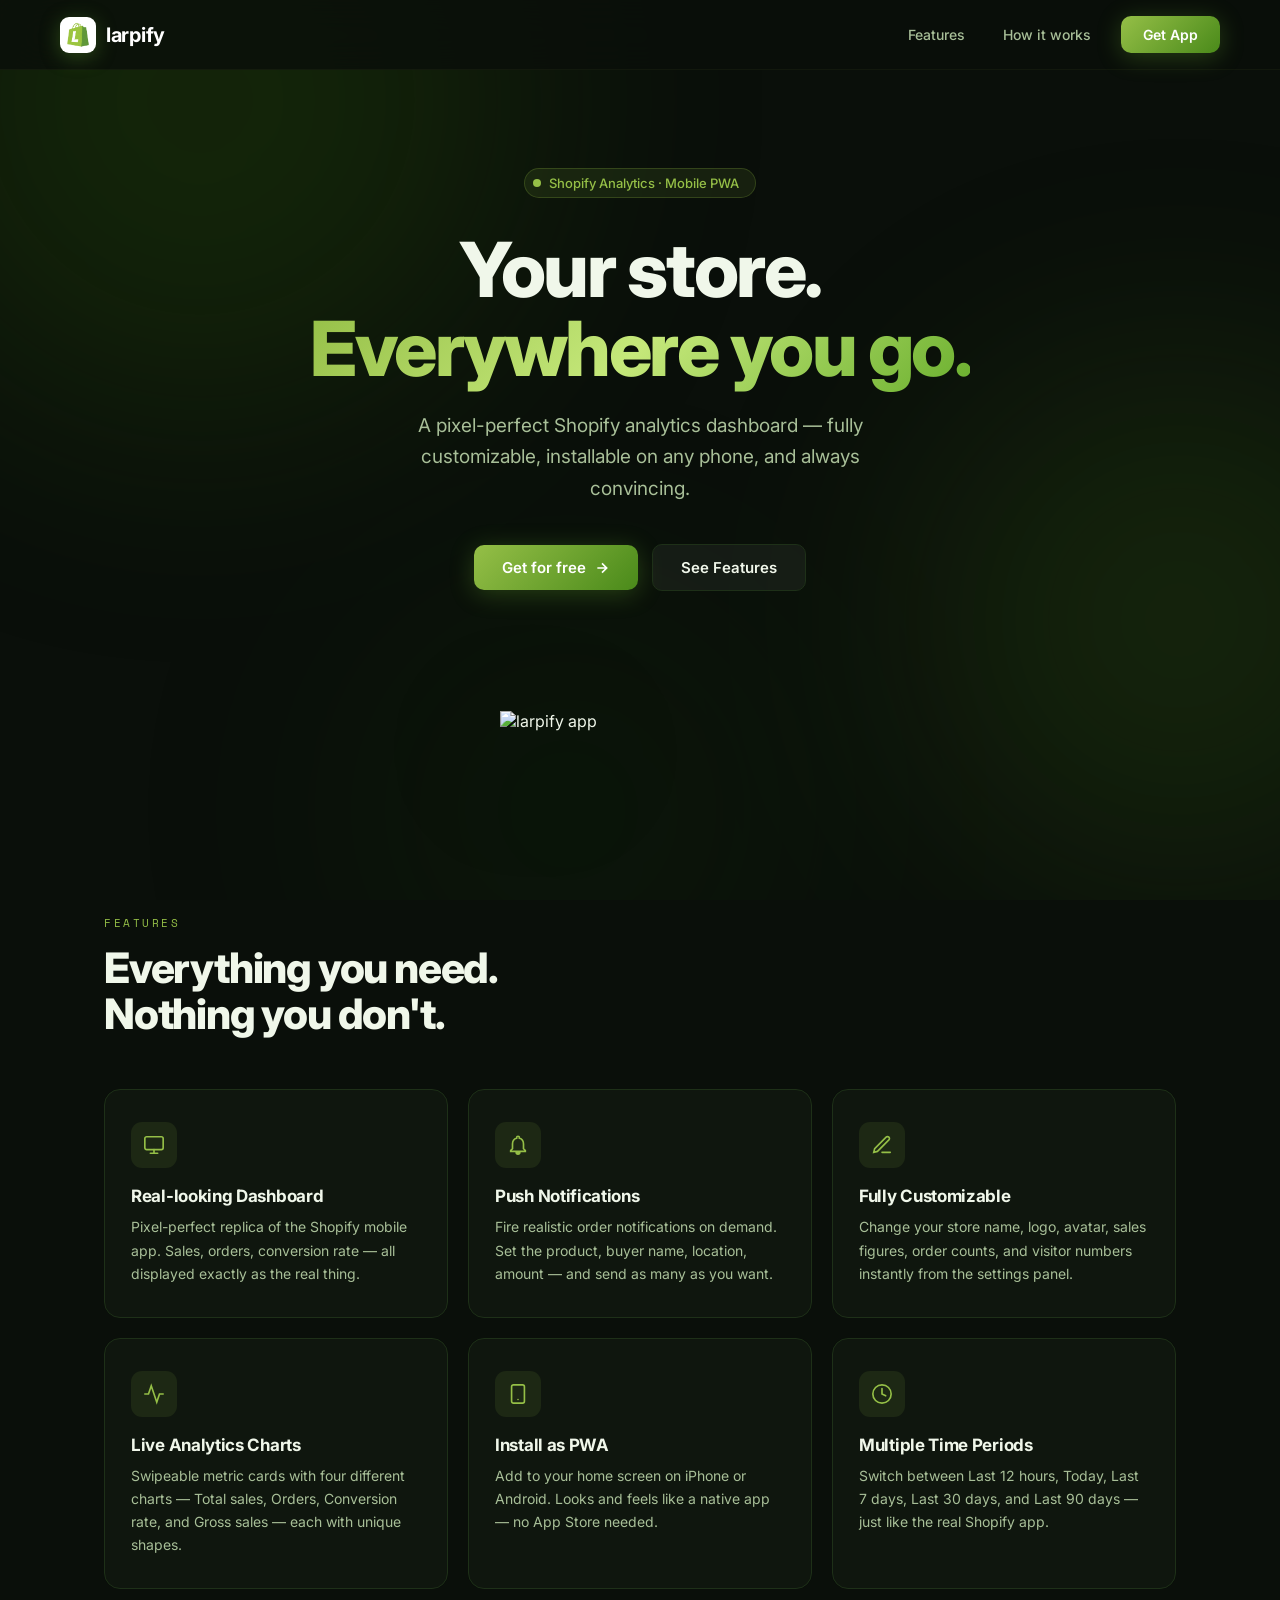
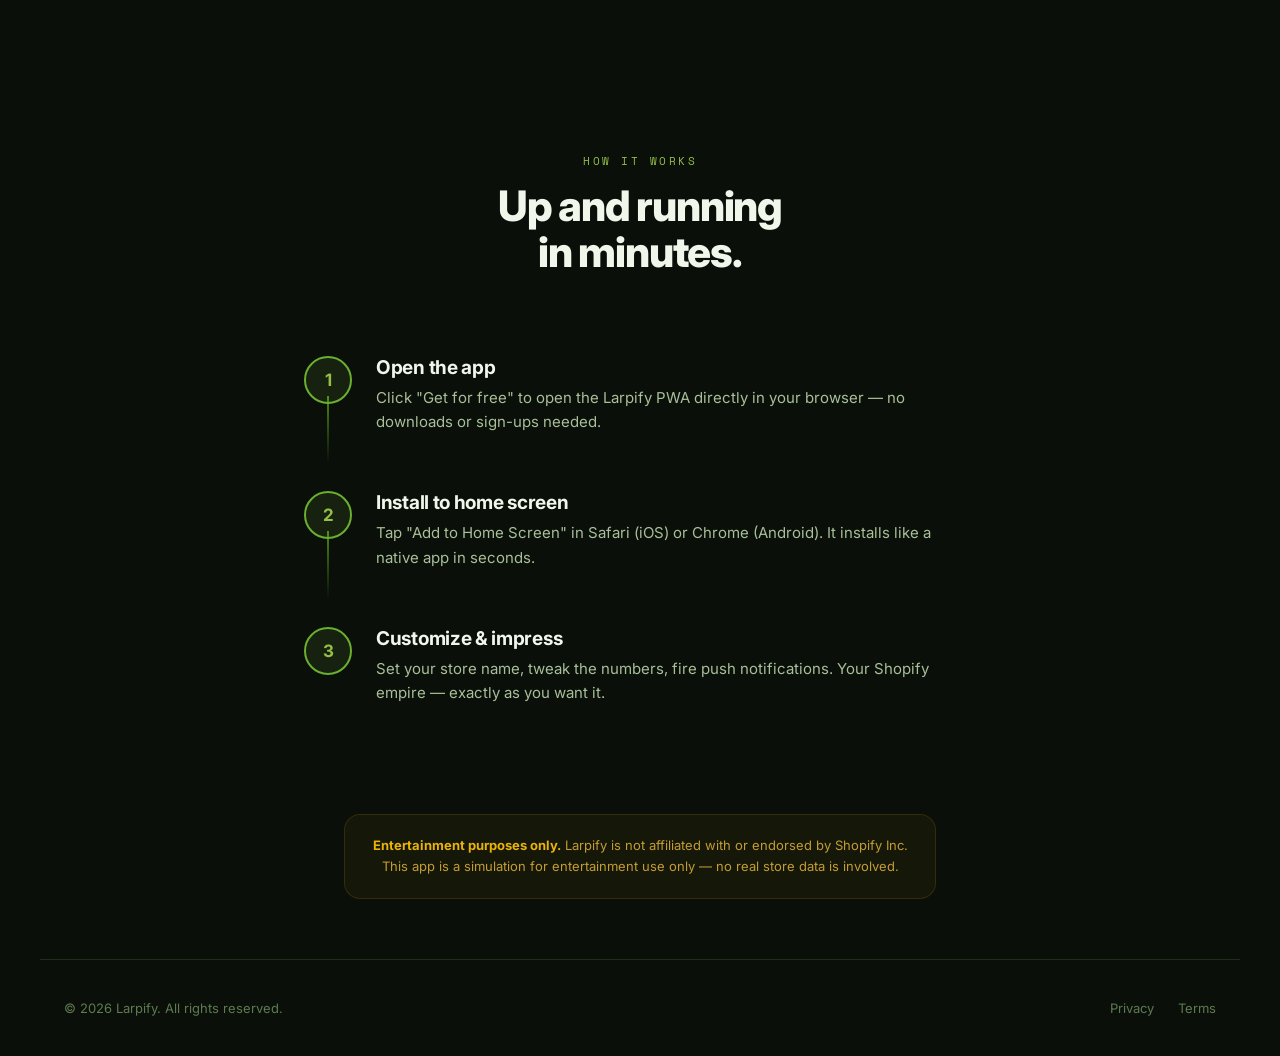
==== commit 88a57045: "Update index.html" ====
--- a/index.html
+++ b/index.html
@@ -67,7 +67,7 @@
 <!-- Phone mockup -->
 <div class="phone-section">
   <div class="phone-wrap">
-    <img src="/images/Device.png" alt="larpify app" class="phone-img">
+    <img src="./images/Device.png" alt="larpify app" class="phone-img">
   </div>
 </div>
 
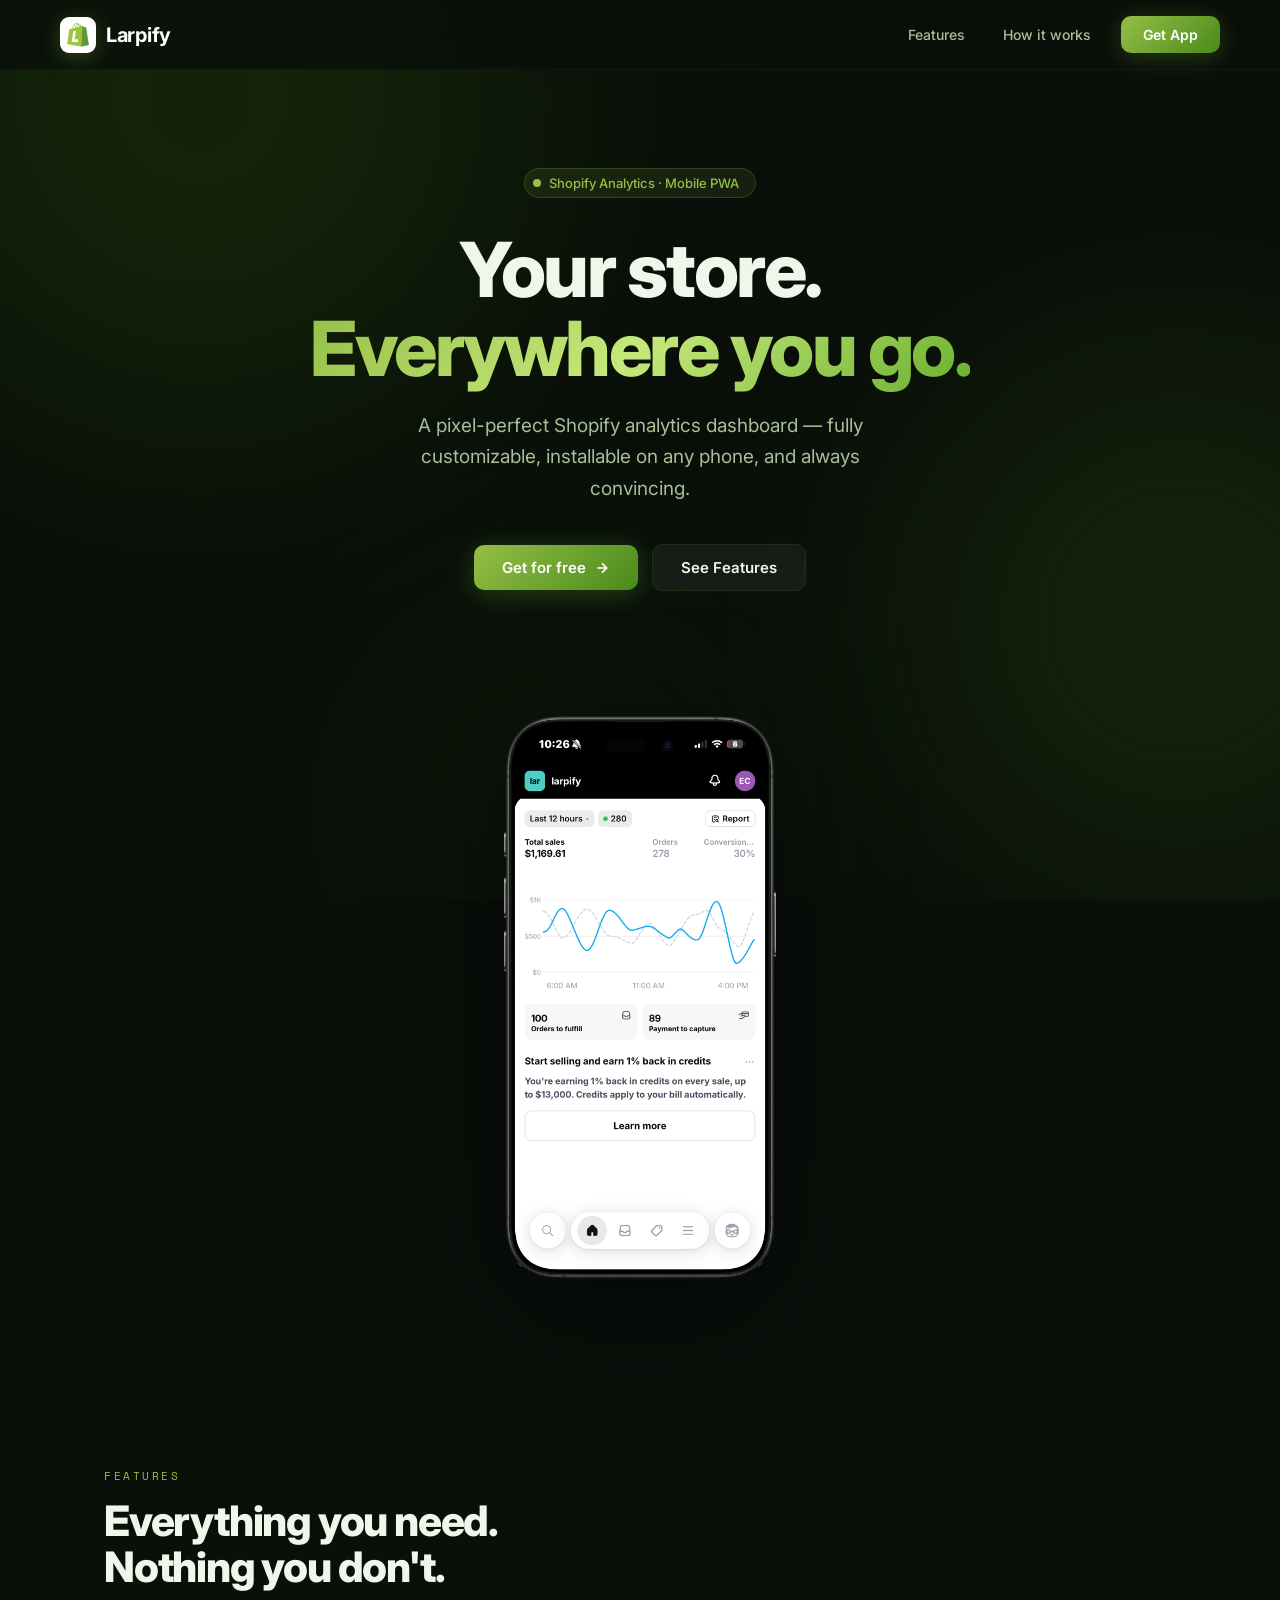
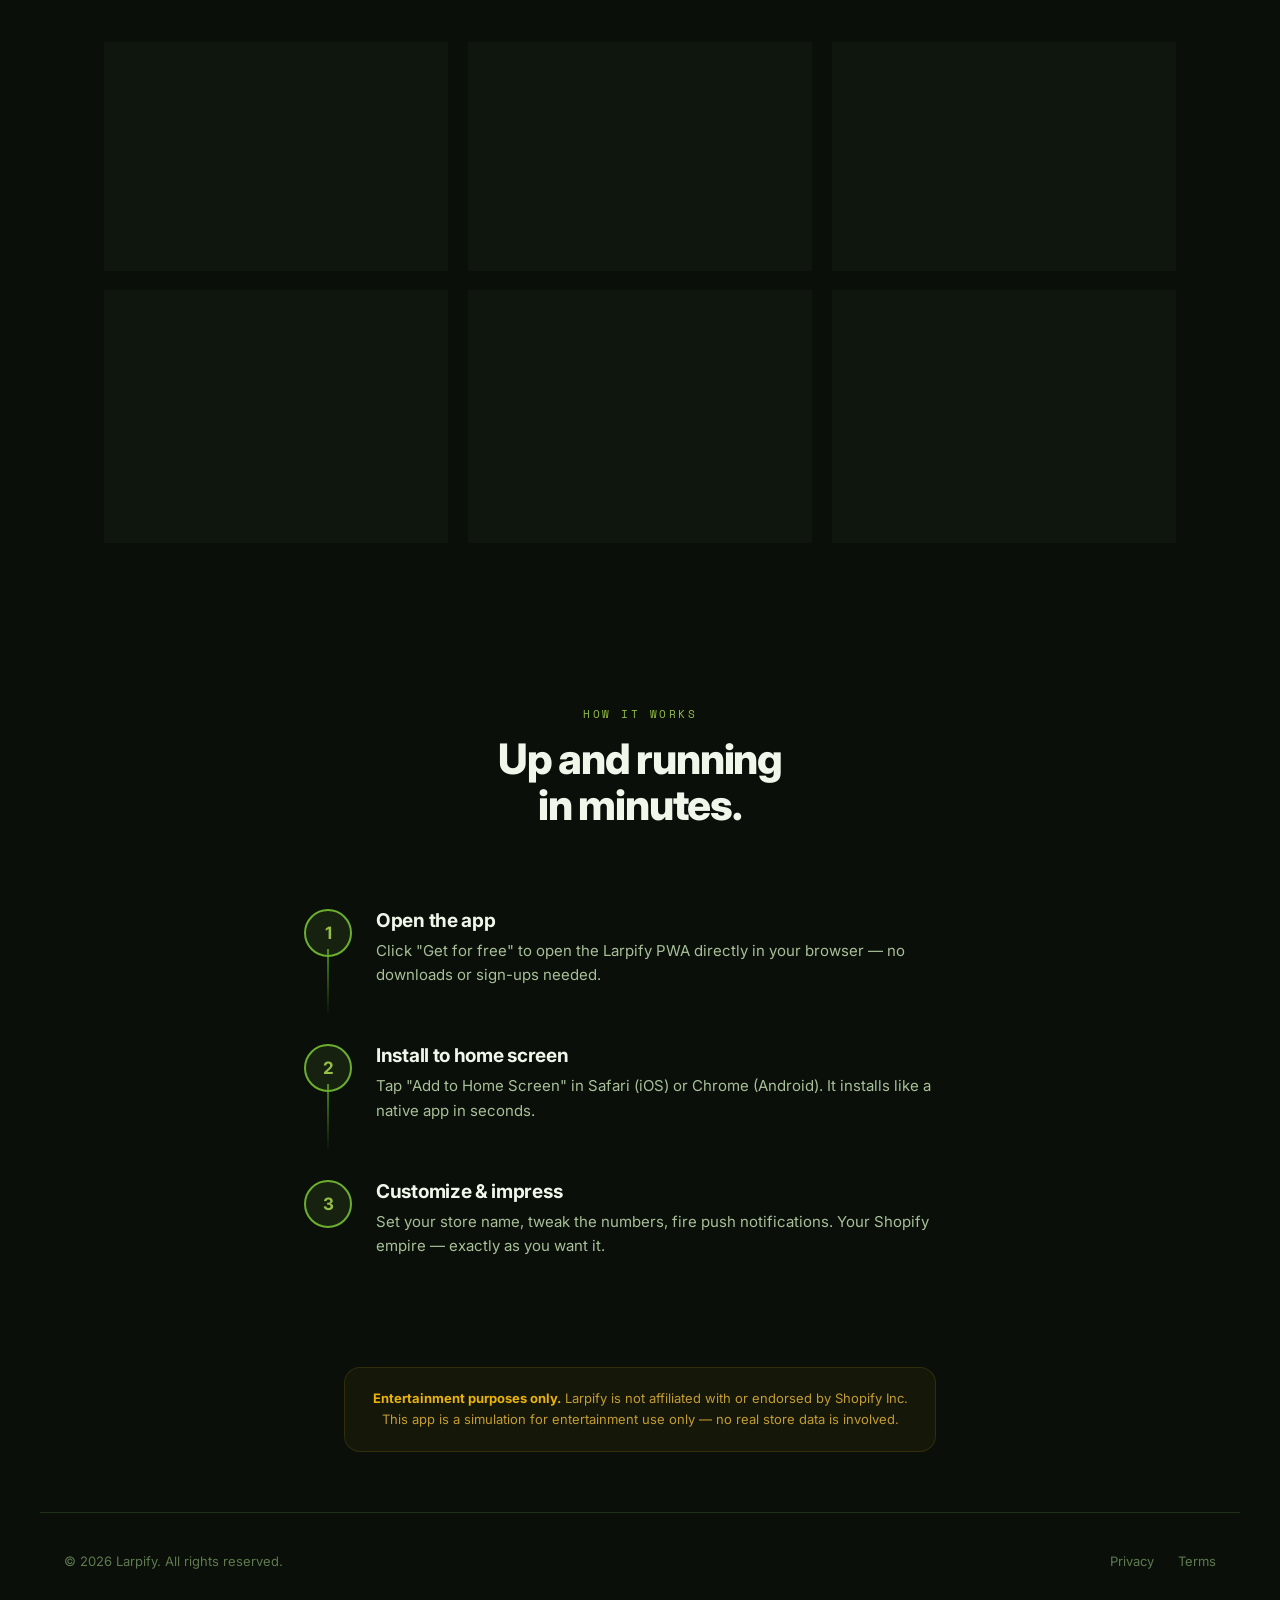
==== commit 740f57b2: "Update index.html" ====
--- a/index.html
+++ b/index.html
@@ -4,9 +4,30 @@
   <meta charset="UTF-8">
   <meta name="viewport" content="width=device-width, initial-scale=1.0, maximum-scale=1.0, user-scalable=no">
   <title>Larpify & FakelyPro — Shopify Analytics for Free</title>
-  <meta name="description" content="A pixel-perfect Shopify analytics dashboard on your phone. Customizable, convincing, always in your pocket.">
+  <meta name="description" content="A pixel-perfect Shopify analytics dashboard on your phone. Customizable stats, push notifications, installable PWA — always in your pocket.">
+  <meta name="keywords" content="shopify simulator, shopify dashboard, fake shopify, shopify analytics, ecommerce simulator, shopify pwa, store simulator, sales dashboard, shopify clone, fakelypro, larpify">
+  <meta name="author" content="larpify">
+  <meta name="robots" content="index, follow">
   <meta name="theme-color" content="#0A0F0A">
-  <link rel="icon" type="image/png" href="./images/LarpifyLogo.png">
+  <meta name="msapplication-TileColor" content="#0A0F0A">
+  <link rel="canonical" href="https://larpify.pro/">
+  <meta property="og:type" content="website">
+  <meta property="og:url" content="https://larpify.pro/">
+  <meta property="og:title" content="Larpify & FakelyPro — Shopify Analytics for Free">
+  <meta property="og:description" content="A pixel-perfect Shopify analytics dashboard on your phone. Customizable stats, push notifications, installable PWA.">
+  <meta property="og:image" content="https://larpify.pro/images/og-image.png">
+  <meta property="og:image:width" content="1200">
+  <meta property="og:image:height" content="630">
+  <meta property="og:site_name" content="larpify">
+  <meta property="og:locale" content="en_US">
+  <meta name="twitter:card" content="summary_large_image">
+  <meta name="twitter:url" content="https://larpify.pro/">
+  <meta name="twitter:title" content="Larpify & FakelyPro — Shopify Analytics for Free">
+  <meta name="twitter:description" content="A pixel-perfect Shopify analytics dashboard on your phone. Customizable stats, push notifications, installable PWA.">
+  <meta name="twitter:image" content="https://larpify.pro/images/og-image.png">
+  <link rel="icon" type="image/png" sizes="32x32" href="./images/LarpifyLogo.png">
+  <link rel="icon" type="image/png" sizes="16x16" href="./images/LarpifyLogo.png">
+  <link rel="apple-touch-icon" sizes="180x180" href="./images/LarpifyLogo.png">
   <link rel="stylesheet" href="./css/main.css">
 </head>
 <body>
@@ -35,7 +56,7 @@
       <div class="logo-icon">
         <img src="./images/LarpifyLogo.png">
       </div>
-      <div class="logo-text">larpi<span>fy</span></div>
+      <div class="logo-text">Larpi<span>fy</span></div>
     </a>
     <div class="nav-links">
       <a href="#features">Features</a>
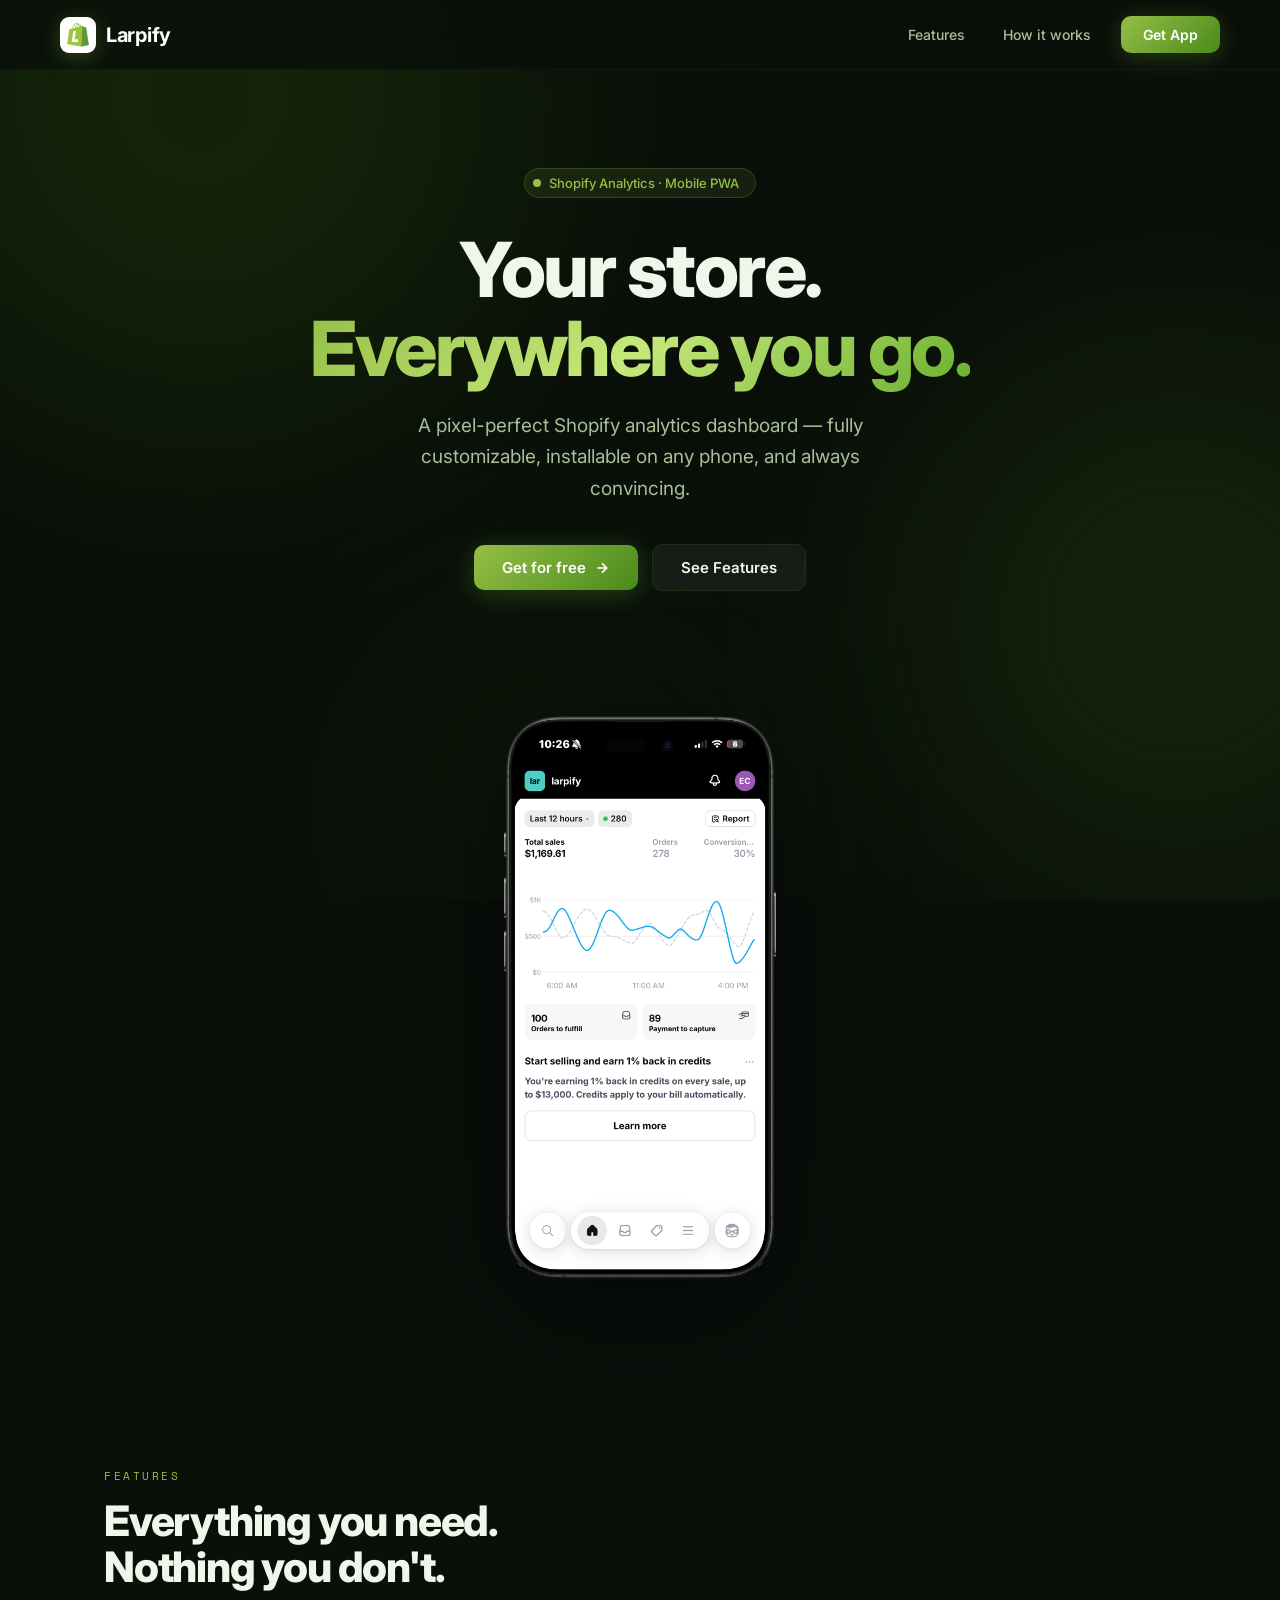
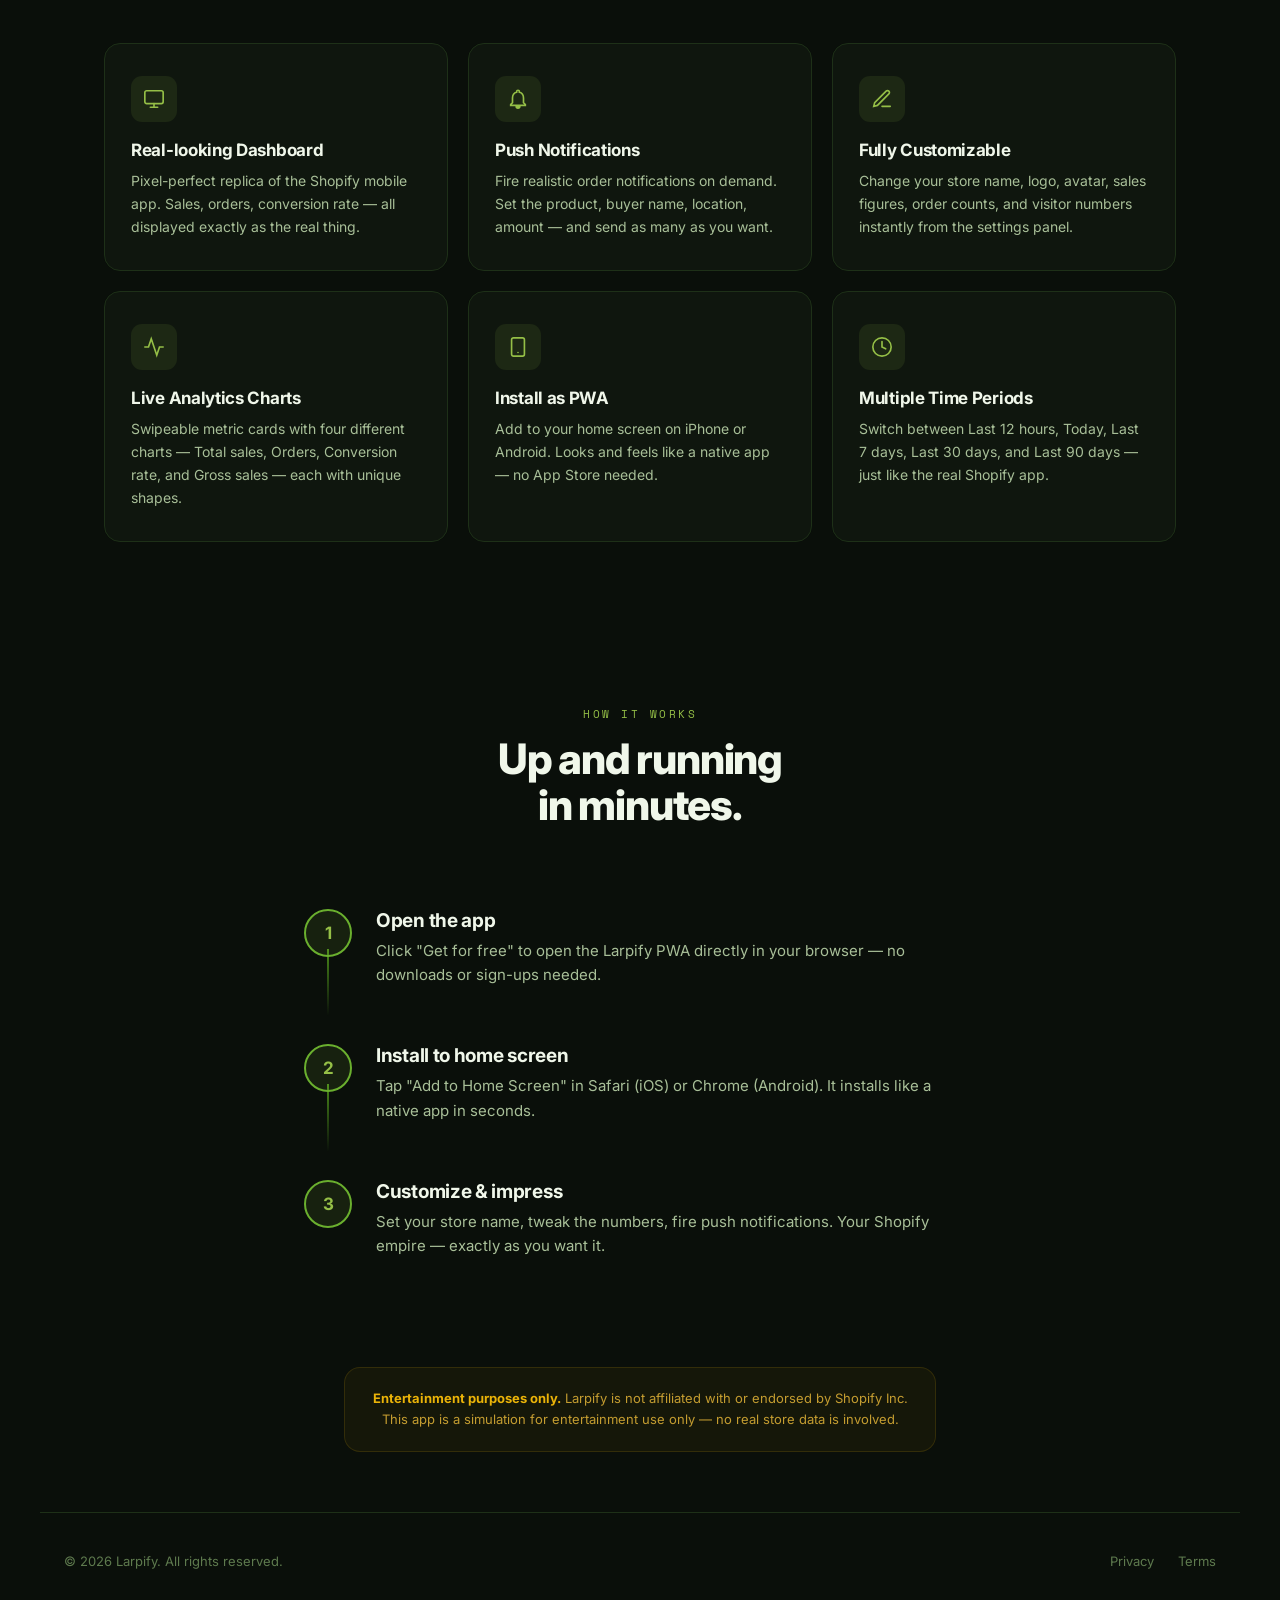
==== commit 22815ed0: "Update index.html" ====
--- a/index.html
+++ b/index.html
@@ -46,7 +46,7 @@
   </button>
   <a href="#features">Features</a>
   <a href="#how">How it works</a>
-  <a href="/store.html" class="btn btn-primary" style="margin-top:12px;">Get App</a>
+  <a href="/store" class="btn btn-primary" style="margin-top:12px;">Get App</a>
 </div>
 
 <!-- Nav -->
@@ -61,7 +61,7 @@
     <div class="nav-links">
       <a href="#features">Features</a>
       <a href="#how">How it works</a>
-      <a href="/store.html" class="btn btn-primary" style="margin-left:8px;">Get App</a>
+      <a href="/store" class="btn btn-primary" style="margin-left:8px;">Get App</a>
     </div>
     <button class="mobile-toggle" onclick="toggleMobileMenu()">
       <svg width="24" height="24" fill="none" stroke="currentColor" stroke-width="2"><path d="M3 12h18M3 6h18M3 18h18"/></svg>
@@ -77,7 +77,7 @@
   <h1>Your store.<br><span class="gradient">Everywhere you go.</span></h1>
   <p>A pixel-perfect Shopify analytics dashboard — fully customizable, installable on any phone, and always convincing.</p>
   <div class="hero-actions">
-    <a href="/store.html" class="btn btn-primary">
+    <a href="/store" class="btn btn-primary">
       Get for free
       <svg width="16" height="16" fill="none" stroke="currentColor" stroke-width="2.5" viewBox="0 0 24 24"><path d="M5 12h14M12 5l7 7-7 7"/></svg>
     </a>
